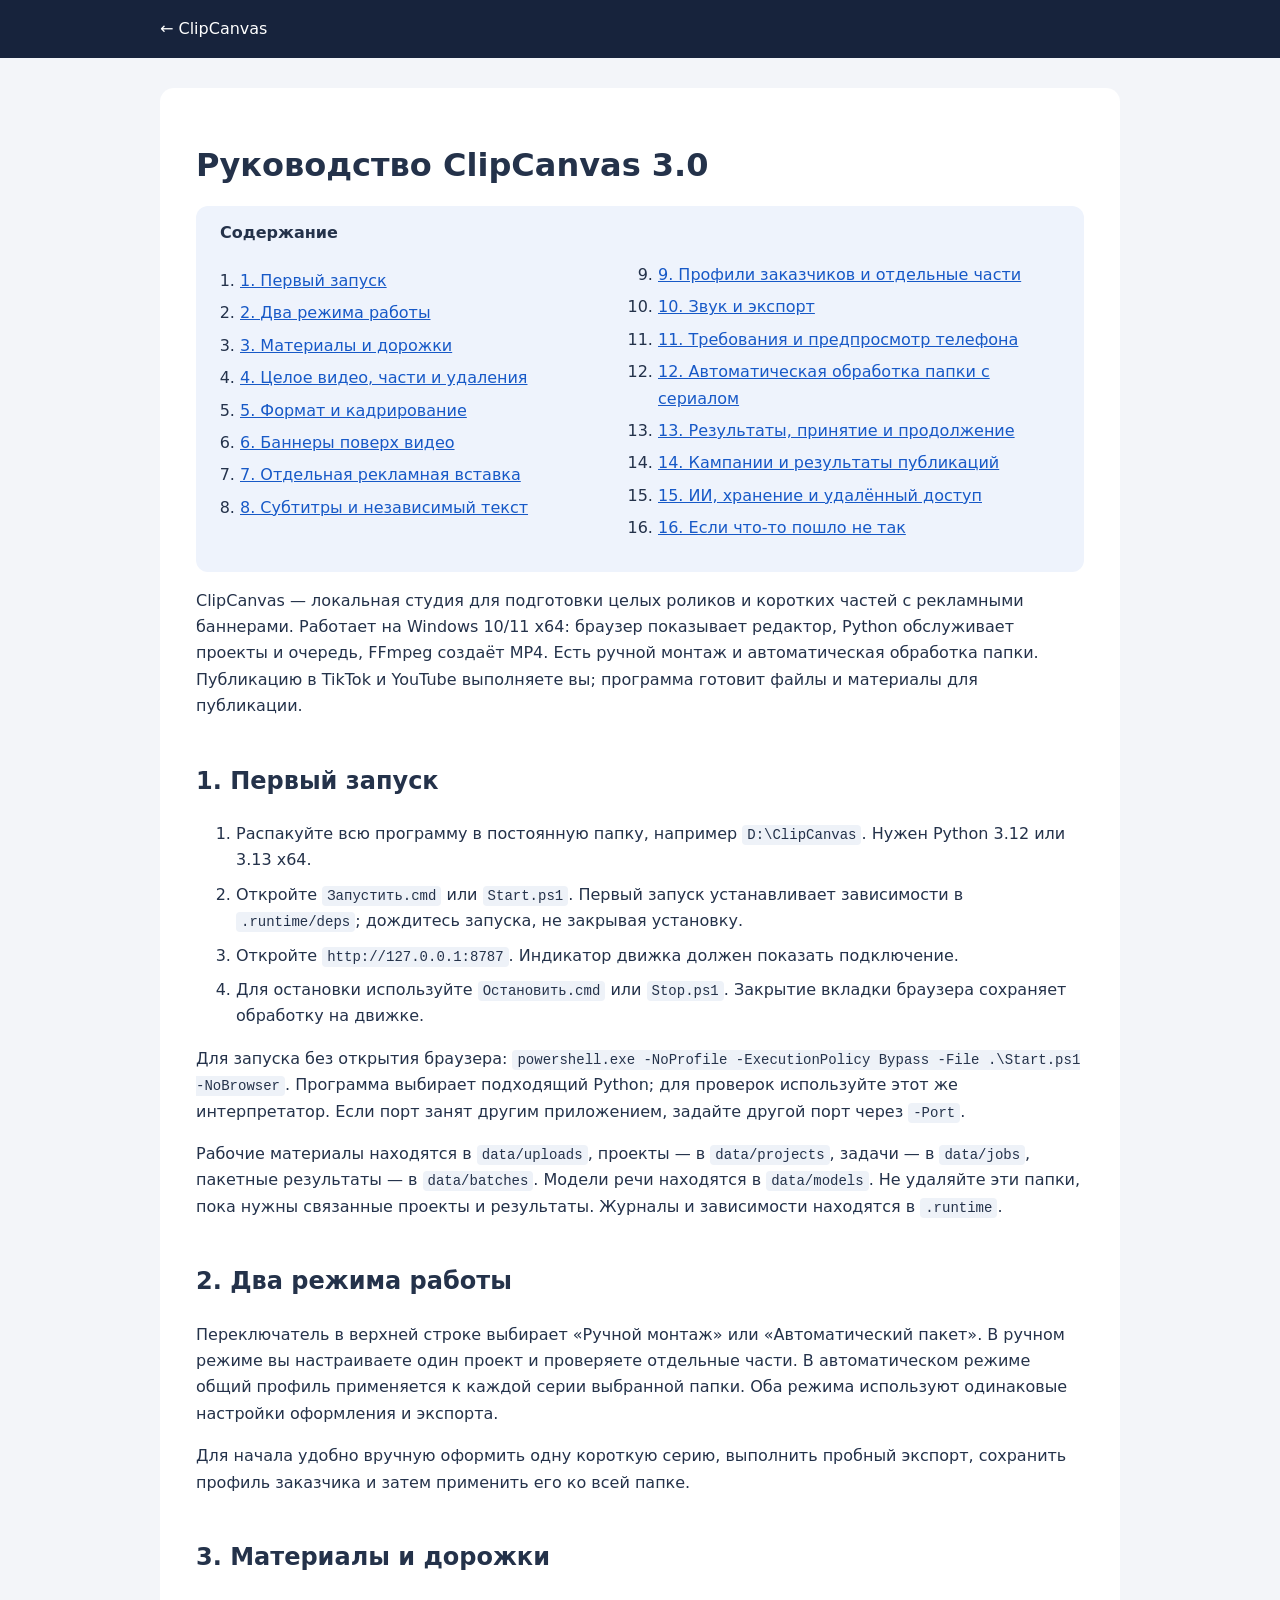
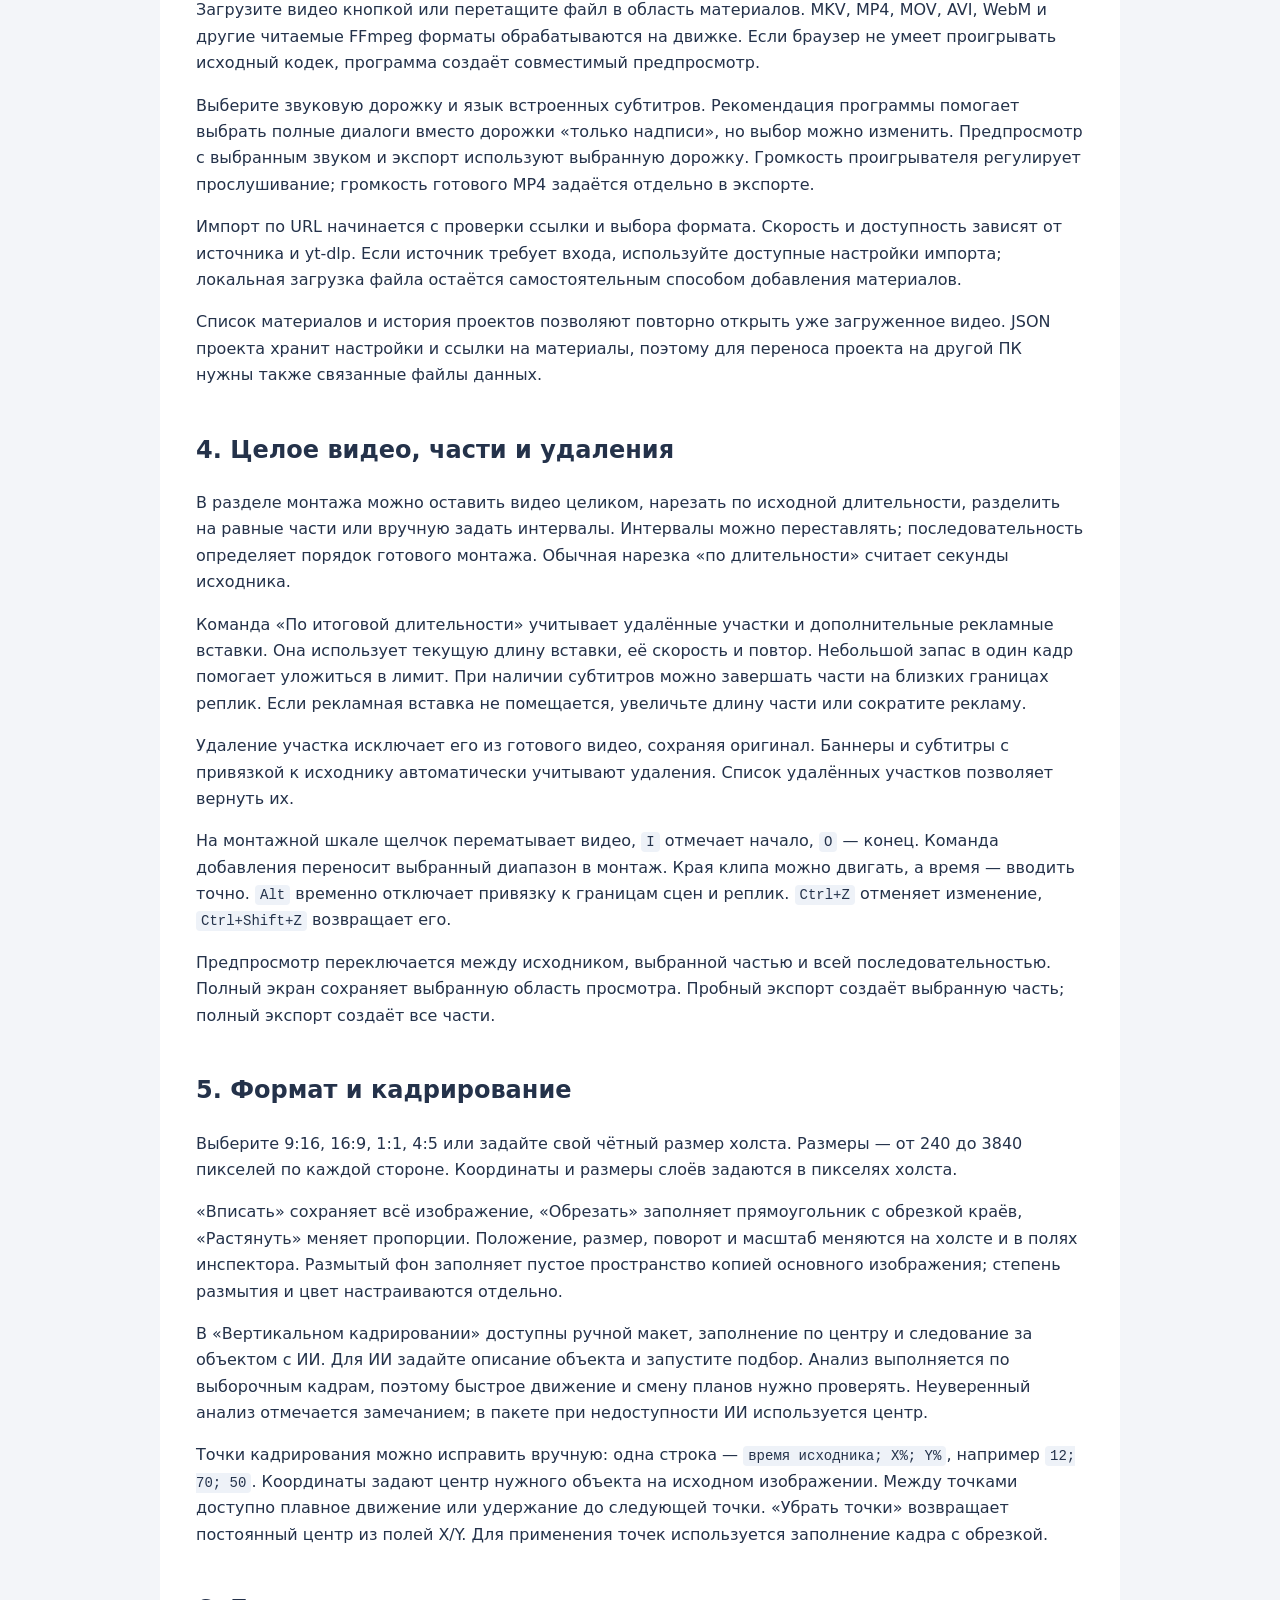
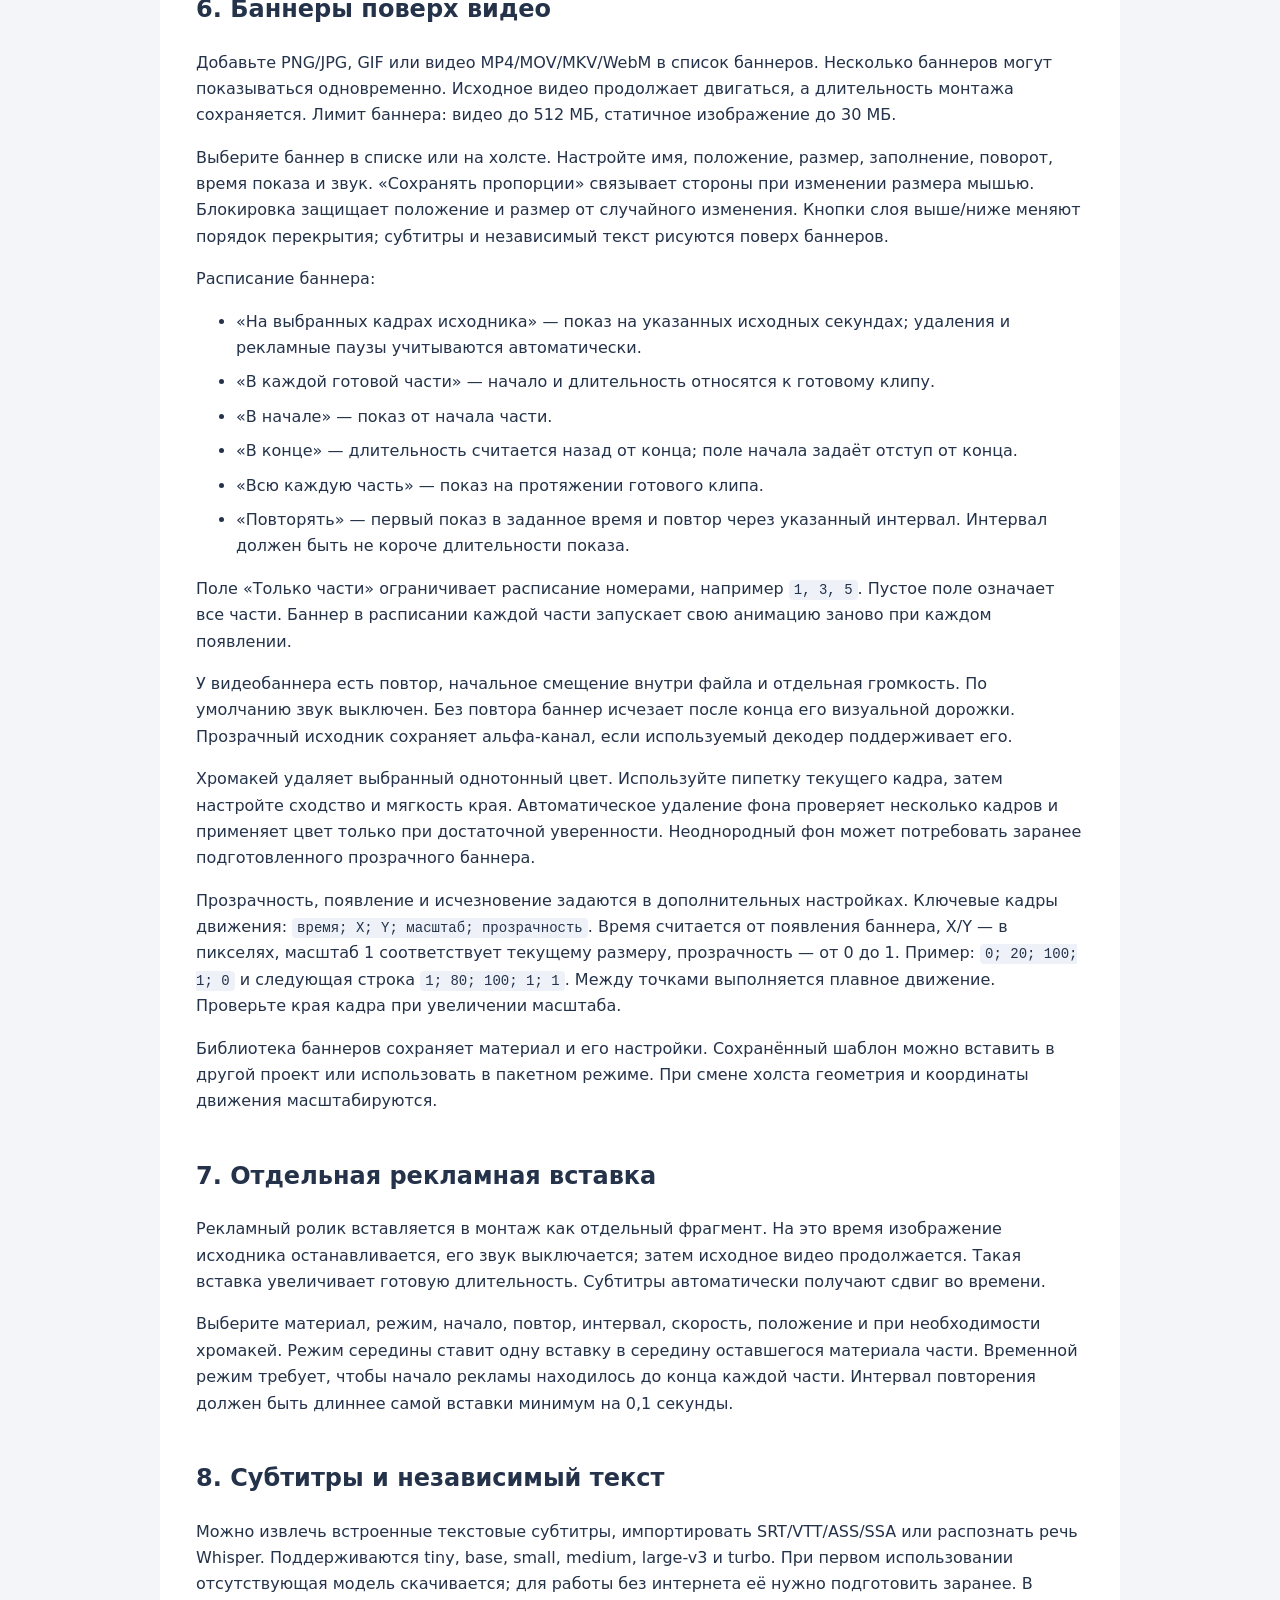
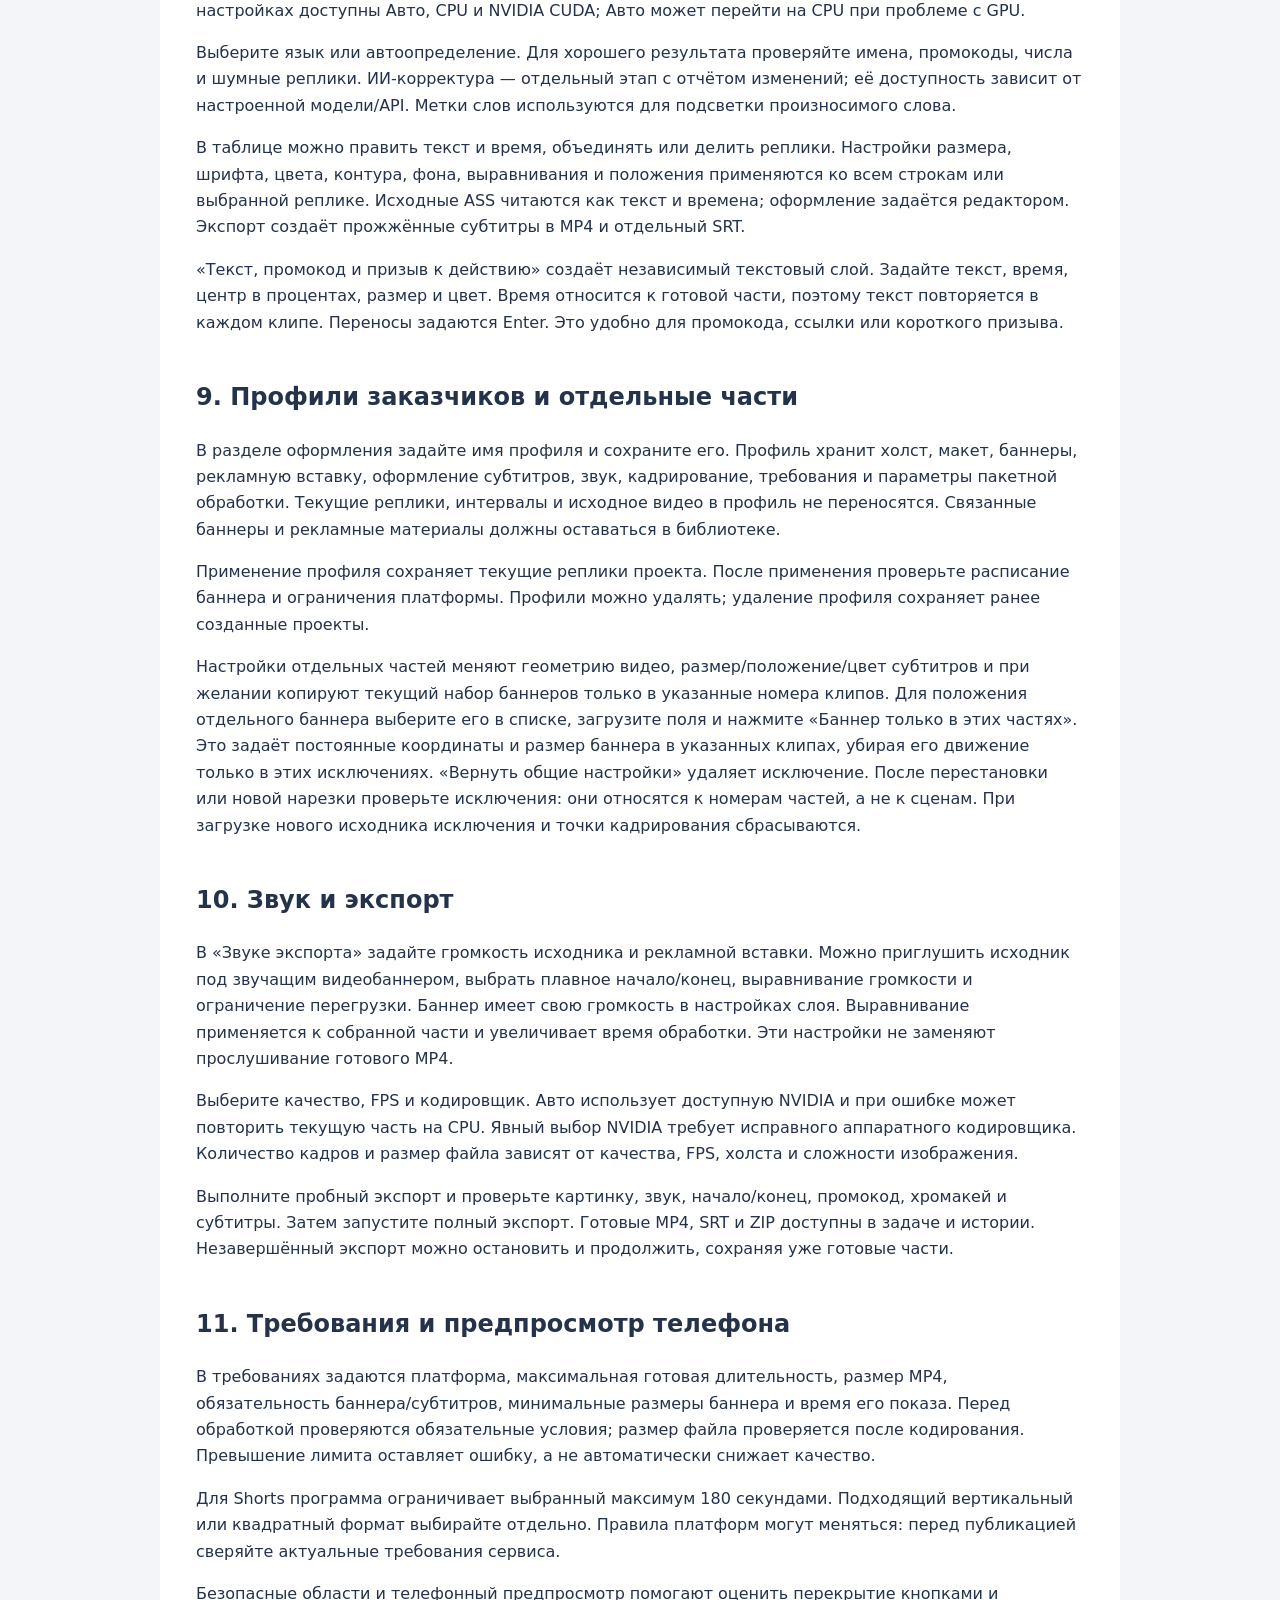
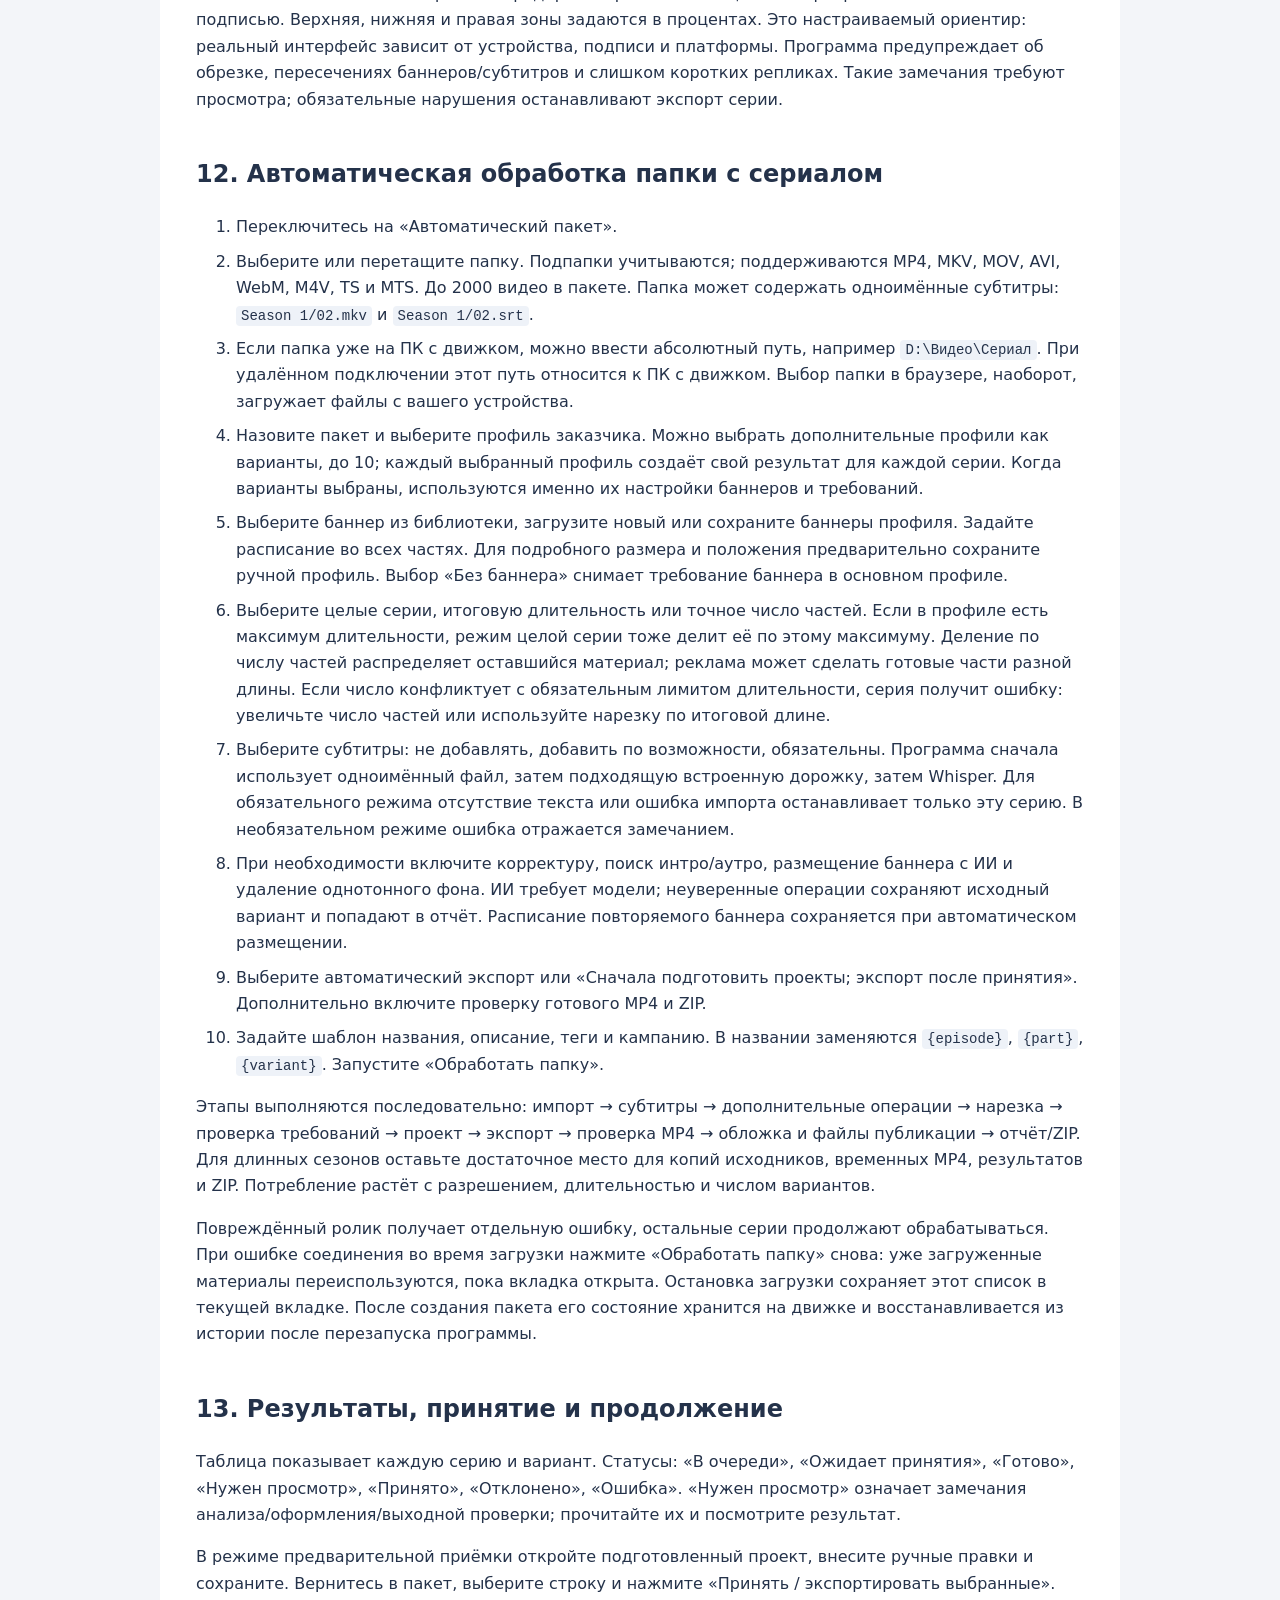
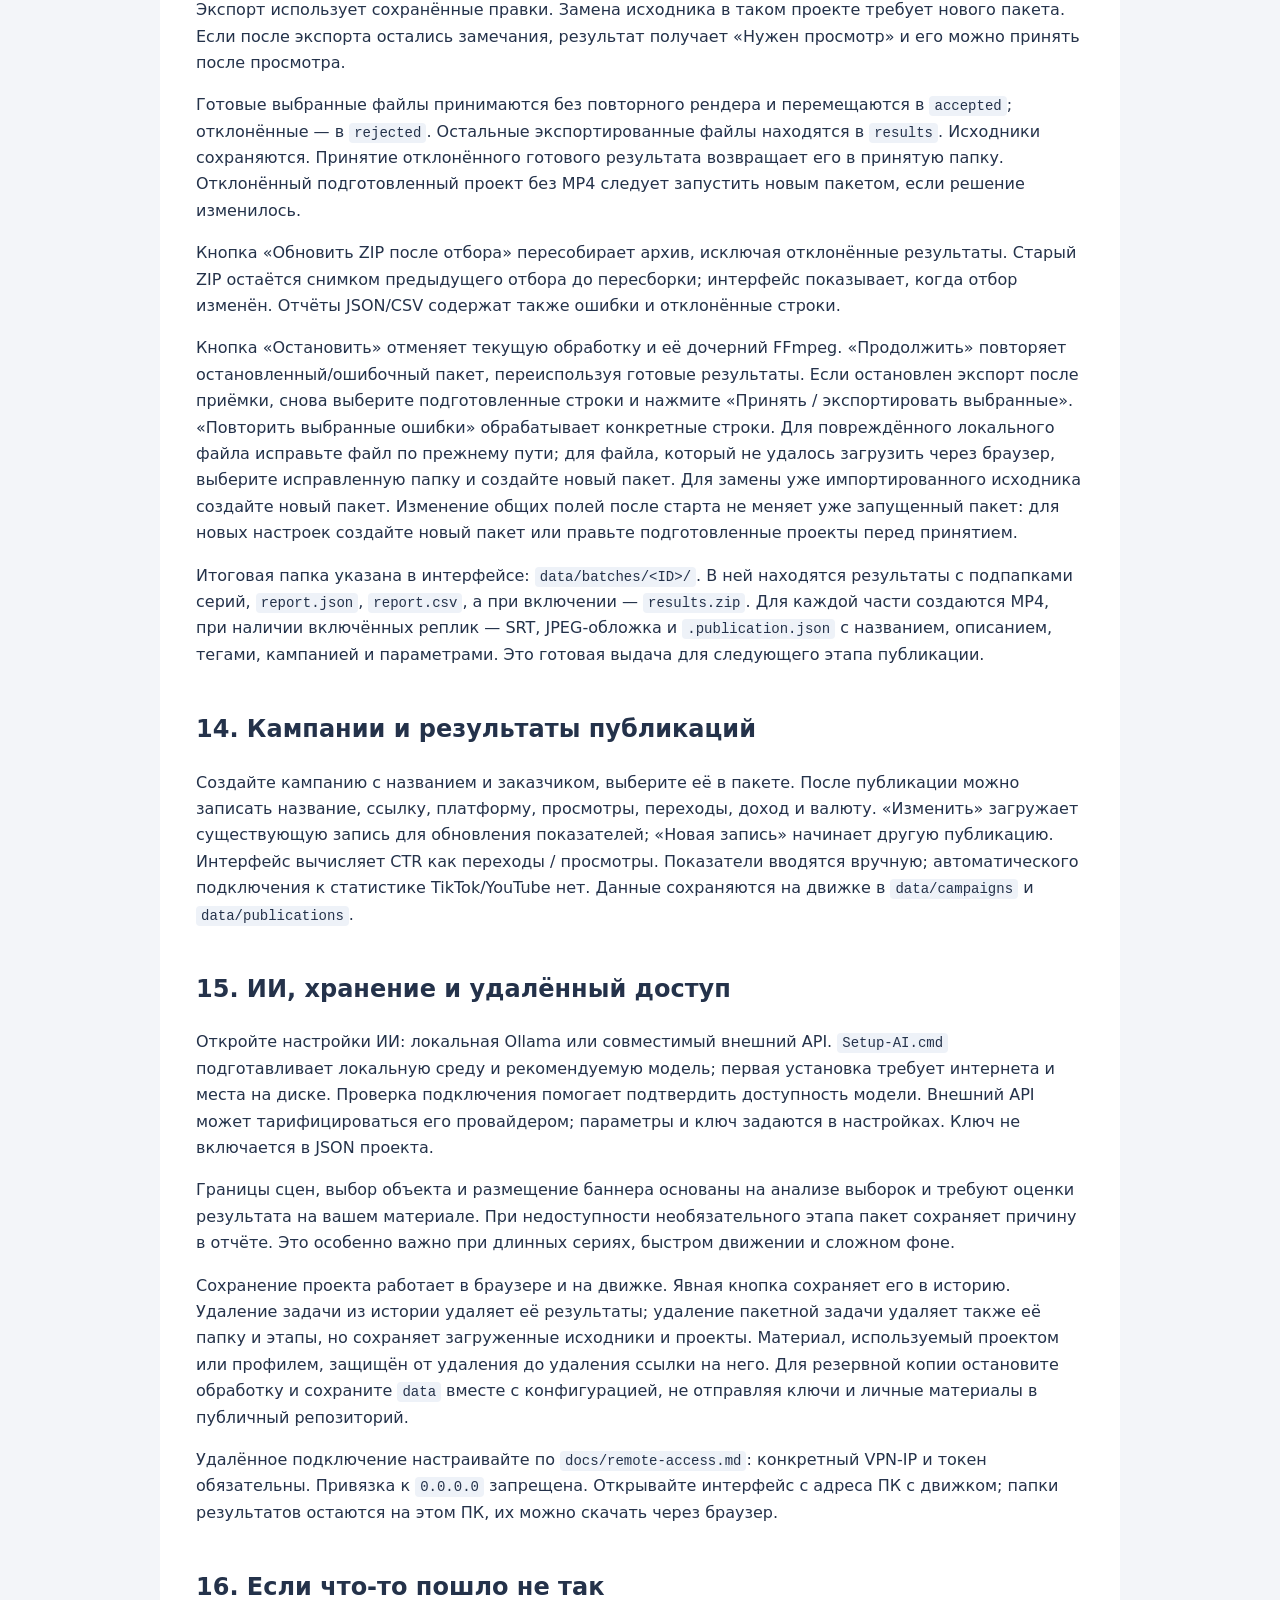
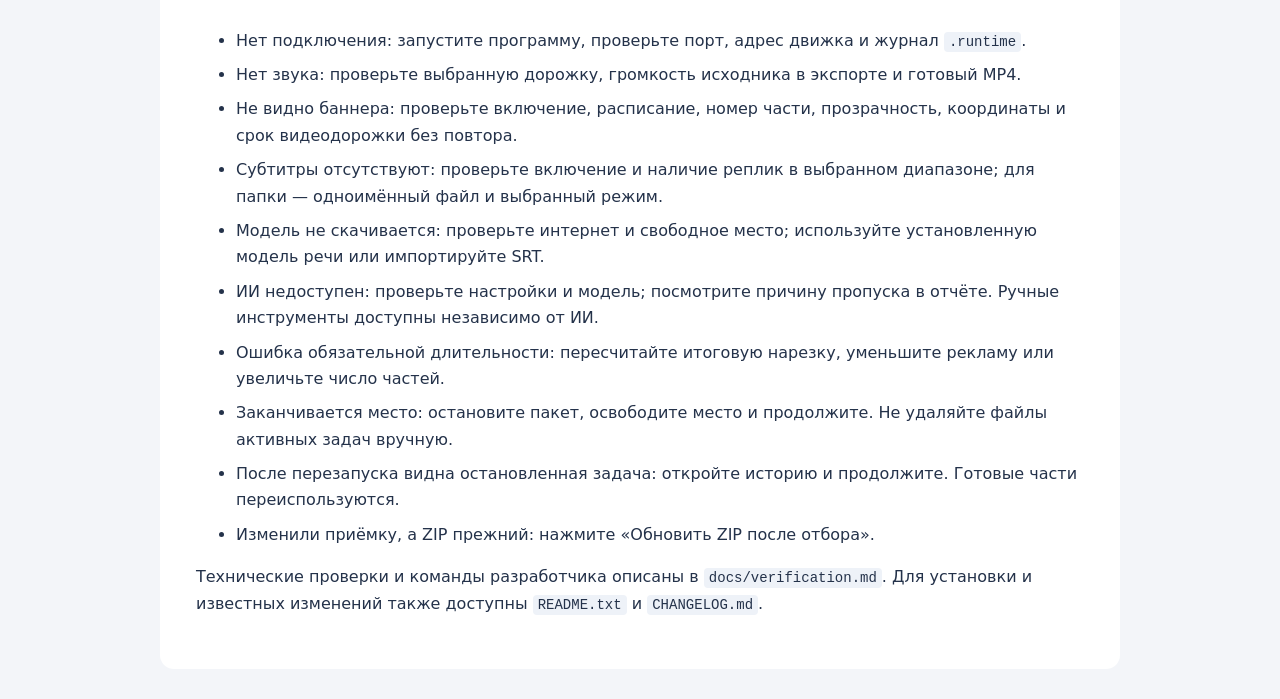
==== web/manual.html @ 9b91d2e8 "Add folder pipelines and advanced editing controls" ====
<!doctype html>
<html lang="ru"><head><meta charset="utf-8"><meta name="viewport" content="width=device-width,initial-scale=1"><title>Руководство ClipCanvas 3.0</title><link rel="icon" href="favicon.svg"><style>
:root{color-scheme:light;font:16px/1.65 system-ui,sans-serif;color:#24324a;background:#f3f5f9}body{margin:0}header{padding:16px max(20px,calc((100% - 960px)/2));background:#17233c;color:white}header a{color:white;text-decoration:none}main{max-width:960px;margin:30px auto;background:white;padding:36px;box-sizing:border-box;border-radius:14px}h1{font-size:32px;line-height:1.2}h2{margin-top:42px;scroll-margin-top:20px}p,li{overflow-wrap:anywhere}li{margin:8px 0}code{font:14px ui-monospace,monospace;background:#eef2f8;padding:2px 5px;border-radius:4px}a{color:#1759c7}nav{padding:14px 24px;background:#eef3fc;border-radius:12px}nav ol{padding-left:20px;columns:2}nav li{break-inside:avoid;margin:6px 0}@media(max-width:650px){main{margin:0;border-radius:0;padding:24px 18px}h1{font-size:27px}nav ol{columns:1}}@media print{header,nav{display:none}main{max-width:none;margin:0;padding:0}h2{break-after:avoid}}
</style></head><body><header><a href="./">← ClipCanvas</a></header><main><h1>Руководство ClipCanvas 3.0</h1><nav aria-label="Содержание"><strong>Содержание</strong><ol><li><a href="#section-1">1. Первый запуск</a></li><li><a href="#section-2">2. Два режима работы</a></li><li><a href="#section-3">3. Материалы и дорожки</a></li><li><a href="#section-4">4. Целое видео, части и удаления</a></li><li><a href="#section-5">5. Формат и кадрирование</a></li><li><a href="#section-6">6. Баннеры поверх видео</a></li><li><a href="#section-7">7. Отдельная рекламная вставка</a></li><li><a href="#section-8">8. Субтитры и независимый текст</a></li><li><a href="#section-9">9. Профили заказчиков и отдельные части</a></li><li><a href="#section-10">10. Звук и экспорт</a></li><li><a href="#section-11">11. Требования и предпросмотр телефона</a></li><li><a href="#section-12">12. Автоматическая обработка папки с сериалом</a></li><li><a href="#section-13">13. Результаты, принятие и продолжение</a></li><li><a href="#section-14">14. Кампании и результаты публикаций</a></li><li><a href="#section-15">15. ИИ, хранение и удалённый доступ</a></li><li><a href="#section-16">16. Если что-то пошло не так</a></li></ol></nav><p>ClipCanvas — локальная студия для подготовки целых роликов и коротких частей с рекламными баннерами. Работает на Windows 10/11 x64: браузер показывает редактор, Python обслуживает проекты и очередь, FFmpeg создаёт MP4. Есть ручной монтаж и автоматическая обработка папки. Публикацию в TikTok и YouTube выполняете вы; программа готовит файлы и материалы для публикации.</p>
<h2 id="section-1">1. Первый запуск</h2>
<ol>
<li>Распакуйте всю программу в постоянную папку, например <code>D:\ClipCanvas</code>. Нужен Python 3.12 или 3.13 x64.</li>
<li>Откройте <code>Запустить.cmd</code> или <code>Start.ps1</code>. Первый запуск устанавливает зависимости в <code>.runtime/deps</code>; дождитесь запуска, не закрывая установку.</li>
<li>Откройте <code>http://127.0.0.1:8787</code>. Индикатор движка должен показать подключение.</li>
<li>Для остановки используйте <code>Остановить.cmd</code> или <code>Stop.ps1</code>. Закрытие вкладки браузера сохраняет обработку на движке.</li>
</ol>
<p>Для запуска без открытия браузера: <code>powershell.exe -NoProfile -ExecutionPolicy Bypass -File .\Start.ps1 -NoBrowser</code>. Программа выбирает подходящий Python; для проверок используйте этот же интерпретатор. Если порт занят другим приложением, задайте другой порт через <code>-Port</code>.</p>
<p>Рабочие материалы находятся в <code>data/uploads</code>, проекты — в <code>data/projects</code>, задачи — в <code>data/jobs</code>, пакетные результаты — в <code>data/batches</code>. Модели речи находятся в <code>data/models</code>. Не удаляйте эти папки, пока нужны связанные проекты и результаты. Журналы и зависимости находятся в <code>.runtime</code>.</p>
<h2 id="section-2">2. Два режима работы</h2>
<p>Переключатель в верхней строке выбирает «Ручной монтаж» или «Автоматический пакет». В ручном режиме вы настраиваете один проект и проверяете отдельные части. В автоматическом режиме общий профиль применяется к каждой серии выбранной папки. Оба режима используют одинаковые настройки оформления и экспорта.</p>
<p>Для начала удобно вручную оформить одну короткую серию, выполнить пробный экспорт, сохранить профиль заказчика и затем применить его ко всей папке.</p>
<h2 id="section-3">3. Материалы и дорожки</h2>
<p>Загрузите видео кнопкой или перетащите файл в область материалов. MKV, MP4, MOV, AVI, WebM и другие читаемые FFmpeg форматы обрабатываются на движке. Если браузер не умеет проигрывать исходный кодек, программа создаёт совместимый предпросмотр.</p>
<p>Выберите звуковую дорожку и язык встроенных субтитров. Рекомендация программы помогает выбрать полные диалоги вместо дорожки «только надписи», но выбор можно изменить. Предпросмотр с выбранным звуком и экспорт используют выбранную дорожку. Громкость проигрывателя регулирует прослушивание; громкость готового MP4 задаётся отдельно в экспорте.</p>
<p>Импорт по URL начинается с проверки ссылки и выбора формата. Скорость и доступность зависят от источника и yt-dlp. Если источник требует входа, используйте доступные настройки импорта; локальная загрузка файла остаётся самостоятельным способом добавления материалов.</p>
<p>Список материалов и история проектов позволяют повторно открыть уже загруженное видео. JSON проекта хранит настройки и ссылки на материалы, поэтому для переноса проекта на другой ПК нужны также связанные файлы данных.</p>
<h2 id="section-4">4. Целое видео, части и удаления</h2>
<p>В разделе монтажа можно оставить видео целиком, нарезать по исходной длительности, разделить на равные части или вручную задать интервалы. Интервалы можно переставлять; последовательность определяет порядок готового монтажа. Обычная нарезка «по длительности» считает секунды исходника.</p>
<p>Команда «По итоговой длительности» учитывает удалённые участки и дополнительные рекламные вставки. Она использует текущую длину вставки, её скорость и повтор. Небольшой запас в один кадр помогает уложиться в лимит. При наличии субтитров можно завершать части на близких границах реплик. Если рекламная вставка не помещается, увеличьте длину части или сократите рекламу.</p>
<p>Удаление участка исключает его из готового видео, сохраняя оригинал. Баннеры и субтитры с привязкой к исходнику автоматически учитывают удаления. Список удалённых участков позволяет вернуть их.</p>
<p>На монтажной шкале щелчок перематывает видео, <code>I</code> отмечает начало, <code>O</code> — конец. Команда добавления переносит выбранный диапазон в монтаж. Края клипа можно двигать, а время — вводить точно. <code>Alt</code> временно отключает привязку к границам сцен и реплик. <code>Ctrl+Z</code> отменяет изменение, <code>Ctrl+Shift+Z</code> возвращает его.</p>
<p>Предпросмотр переключается между исходником, выбранной частью и всей последовательностью. Полный экран сохраняет выбранную область просмотра. Пробный экспорт создаёт выбранную часть; полный экспорт создаёт все части.</p>
<h2 id="section-5">5. Формат и кадрирование</h2>
<p>Выберите 9:16, 16:9, 1:1, 4:5 или задайте свой чётный размер холста. Размеры — от 240 до 3840 пикселей по каждой стороне. Координаты и размеры слоёв задаются в пикселях холста.</p>
<p>«Вписать» сохраняет всё изображение, «Обрезать» заполняет прямоугольник с обрезкой краёв, «Растянуть» меняет пропорции. Положение, размер, поворот и масштаб меняются на холсте и в полях инспектора. Размытый фон заполняет пустое пространство копией основного изображения; степень размытия и цвет настраиваются отдельно.</p>
<p>В «Вертикальном кадрировании» доступны ручной макет, заполнение по центру и следование за объектом с ИИ. Для ИИ задайте описание объекта и запустите подбор. Анализ выполняется по выборочным кадрам, поэтому быстрое движение и смену планов нужно проверять. Неуверенный анализ отмечается замечанием; в пакете при недоступности ИИ используется центр.</p>
<p>Точки кадрирования можно исправить вручную: одна строка — <code>время исходника; X%; Y%</code>, например <code>12; 70; 50</code>. Координаты задают центр нужного объекта на исходном изображении. Между точками доступно плавное движение или удержание до следующей точки. «Убрать точки» возвращает постоянный центр из полей X/Y. Для применения точек используется заполнение кадра с обрезкой.</p>
<h2 id="section-6">6. Баннеры поверх видео</h2>
<p>Добавьте PNG/JPG, GIF или видео MP4/MOV/MKV/WebM в список баннеров. Несколько баннеров могут показываться одновременно. Исходное видео продолжает двигаться, а длительность монтажа сохраняется. Лимит баннера: видео до 512 МБ, статичное изображение до 30 МБ.</p>
<p>Выберите баннер в списке или на холсте. Настройте имя, положение, размер, заполнение, поворот, время показа и звук. «Сохранять пропорции» связывает стороны при изменении размера мышью. Блокировка защищает положение и размер от случайного изменения. Кнопки слоя выше/ниже меняют порядок перекрытия; субтитры и независимый текст рисуются поверх баннеров.</p>
<p>Расписание баннера:</p>
<ul>
<li>«На выбранных кадрах исходника» — показ на указанных исходных секундах; удаления и рекламные паузы учитываются автоматически.</li>
<li>«В каждой готовой части» — начало и длительность относятся к готовому клипу.</li>
<li>«В начале» — показ от начала части.</li>
<li>«В конце» — длительность считается назад от конца; поле начала задаёт отступ от конца.</li>
<li>«Всю каждую часть» — показ на протяжении готового клипа.</li>
<li>«Повторять» — первый показ в заданное время и повтор через указанный интервал. Интервал должен быть не короче длительности показа.</li>
</ul>
<p>Поле «Только части» ограничивает расписание номерами, например <code>1, 3, 5</code>. Пустое поле означает все части. Баннер в расписании каждой части запускает свою анимацию заново при каждом появлении.</p>
<p>У видеобаннера есть повтор, начальное смещение внутри файла и отдельная громкость. По умолчанию звук выключен. Без повтора баннер исчезает после конца его визуальной дорожки. Прозрачный исходник сохраняет альфа-канал, если используемый декодер поддерживает его.</p>
<p>Хромакей удаляет выбранный однотонный цвет. Используйте пипетку текущего кадра, затем настройте сходство и мягкость края. Автоматическое удаление фона проверяет несколько кадров и применяет цвет только при достаточной уверенности. Неоднородный фон может потребовать заранее подготовленного прозрачного баннера.</p>
<p>Прозрачность, появление и исчезновение задаются в дополнительных настройках. Ключевые кадры движения: <code>время; X; Y; масштаб; прозрачность</code>. Время считается от появления баннера, X/Y — в пикселях, масштаб 1 соответствует текущему размеру, прозрачность — от 0 до 1. Пример: <code>0; 20; 100; 1; 0</code> и следующая строка <code>1; 80; 100; 1; 1</code>. Между точками выполняется плавное движение. Проверьте края кадра при увеличении масштаба.</p>
<p>Библиотека баннеров сохраняет материал и его настройки. Сохранённый шаблон можно вставить в другой проект или использовать в пакетном режиме. При смене холста геометрия и координаты движения масштабируются.</p>
<h2 id="section-7">7. Отдельная рекламная вставка</h2>
<p>Рекламный ролик вставляется в монтаж как отдельный фрагмент. На это время изображение исходника останавливается, его звук выключается; затем исходное видео продолжается. Такая вставка увеличивает готовую длительность. Субтитры автоматически получают сдвиг во времени.</p>
<p>Выберите материал, режим, начало, повтор, интервал, скорость, положение и при необходимости хромакей. Режим середины ставит одну вставку в середину оставшегося материала части. Временной режим требует, чтобы начало рекламы находилось до конца каждой части. Интервал повторения должен быть длиннее самой вставки минимум на 0,1 секунды.</p>
<h2 id="section-8">8. Субтитры и независимый текст</h2>
<p>Можно извлечь встроенные текстовые субтитры, импортировать SRT/VTT/ASS/SSA или распознать речь Whisper. Поддерживаются tiny, base, small, medium, large-v3 и turbo. При первом использовании отсутствующая модель скачивается; для работы без интернета её нужно подготовить заранее. В настройках доступны Авто, CPU и NVIDIA CUDA; Авто может перейти на CPU при проблеме с GPU.</p>
<p>Выберите язык или автоопределение. Для хорошего результата проверяйте имена, промокоды, числа и шумные реплики. ИИ-корректура — отдельный этап с отчётом изменений; её доступность зависит от настроенной модели/API. Метки слов используются для подсветки произносимого слова.</p>
<p>В таблице можно править текст и время, объединять или делить реплики. Настройки размера, шрифта, цвета, контура, фона, выравнивания и положения применяются ко всем строкам или выбранной реплике. Исходные ASS читаются как текст и времена; оформление задаётся редактором. Экспорт создаёт прожжённые субтитры в MP4 и отдельный SRT.</p>
<p>«Текст, промокод и призыв к действию» создаёт независимый текстовый слой. Задайте текст, время, центр в процентах, размер и цвет. Время относится к готовой части, поэтому текст повторяется в каждом клипе. Переносы задаются Enter. Это удобно для промокода, ссылки или короткого призыва.</p>
<h2 id="section-9">9. Профили заказчиков и отдельные части</h2>
<p>В разделе оформления задайте имя профиля и сохраните его. Профиль хранит холст, макет, баннеры, рекламную вставку, оформление субтитров, звук, кадрирование, требования и параметры пакетной обработки. Текущие реплики, интервалы и исходное видео в профиль не переносятся. Связанные баннеры и рекламные материалы должны оставаться в библиотеке.</p>
<p>Применение профиля сохраняет текущие реплики проекта. После применения проверьте расписание баннера и ограничения платформы. Профили можно удалять; удаление профиля сохраняет ранее созданные проекты.</p>
<p>Настройки отдельных частей меняют геометрию видео, размер/положение/цвет субтитров и при желании копируют текущий набор баннеров только в указанные номера клипов. Для положения отдельного баннера выберите его в списке, загрузите поля и нажмите «Баннер только в этих частях». Это задаёт постоянные координаты и размер баннера в указанных клипах, убирая его движение только в этих исключениях. «Вернуть общие настройки» удаляет исключение. После перестановки или новой нарезки проверьте исключения: они относятся к номерам частей, а не к сценам. При загрузке нового исходника исключения и точки кадрирования сбрасываются.</p>
<h2 id="section-10">10. Звук и экспорт</h2>
<p>В «Звуке экспорта» задайте громкость исходника и рекламной вставки. Можно приглушить исходник под звучащим видеобаннером, выбрать плавное начало/конец, выравнивание громкости и ограничение перегрузки. Баннер имеет свою громкость в настройках слоя. Выравнивание применяется к собранной части и увеличивает время обработки. Эти настройки не заменяют прослушивание готового MP4.</p>
<p>Выберите качество, FPS и кодировщик. Авто использует доступную NVIDIA и при ошибке может повторить текущую часть на CPU. Явный выбор NVIDIA требует исправного аппаратного кодировщика. Количество кадров и размер файла зависят от качества, FPS, холста и сложности изображения.</p>
<p>Выполните пробный экспорт и проверьте картинку, звук, начало/конец, промокод, хромакей и субтитры. Затем запустите полный экспорт. Готовые MP4, SRT и ZIP доступны в задаче и истории. Незавершённый экспорт можно остановить и продолжить, сохраняя уже готовые части.</p>
<h2 id="section-11">11. Требования и предпросмотр телефона</h2>
<p>В требованиях задаются платформа, максимальная готовая длительность, размер MP4, обязательность баннера/субтитров, минимальные размеры баннера и время его показа. Перед обработкой проверяются обязательные условия; размер файла проверяется после кодирования. Превышение лимита оставляет ошибку, а не автоматически снижает качество.</p>
<p>Для Shorts программа ограничивает выбранный максимум 180 секундами. Подходящий вертикальный или квадратный формат выбирайте отдельно. Правила платформ могут меняться: перед публикацией сверяйте актуальные требования сервиса.</p>
<p>Безопасные области и телефонный предпросмотр помогают оценить перекрытие кнопками и подписью. Верхняя, нижняя и правая зоны задаются в процентах. Это настраиваемый ориентир: реальный интерфейс зависит от устройства, подписи и платформы. Программа предупреждает об обрезке, пересечениях баннеров/субтитров и слишком коротких репликах. Такие замечания требуют просмотра; обязательные нарушения останавливают экспорт серии.</p>
<h2 id="section-12">12. Автоматическая обработка папки с сериалом</h2>
<ol>
<li>Переключитесь на «Автоматический пакет».</li>
<li>Выберите или перетащите папку. Подпапки учитываются; поддерживаются MP4, MKV, MOV, AVI, WebM, M4V, TS и MTS. До 2000 видео в пакете. Папка может содержать одноимённые субтитры: <code>Season 1/02.mkv</code> и <code>Season 1/02.srt</code>.</li>
<li>Если папка уже на ПК с движком, можно ввести абсолютный путь, например <code>D:\Видео\Сериал</code>. При удалённом подключении этот путь относится к ПК с движком. Выбор папки в браузере, наоборот, загружает файлы с вашего устройства.</li>
<li>Назовите пакет и выберите профиль заказчика. Можно выбрать дополнительные профили как варианты, до 10; каждый выбранный профиль создаёт свой результат для каждой серии. Когда варианты выбраны, используются именно их настройки баннеров и требований.</li>
<li>Выберите баннер из библиотеки, загрузите новый или сохраните баннеры профиля. Задайте расписание во всех частях. Для подробного размера и положения предварительно сохраните ручной профиль. Выбор «Без баннера» снимает требование баннера в основном профиле.</li>
<li>Выберите целые серии, итоговую длительность или точное число частей. Если в профиле есть максимум длительности, режим целой серии тоже делит её по этому максимуму. Деление по числу частей распределяет оставшийся материал; реклама может сделать готовые части разной длины. Если число конфликтует с обязательным лимитом длительности, серия получит ошибку: увеличьте число частей или используйте нарезку по итоговой длине.</li>
<li>Выберите субтитры: не добавлять, добавить по возможности, обязательны. Программа сначала использует одноимённый файл, затем подходящую встроенную дорожку, затем Whisper. Для обязательного режима отсутствие текста или ошибка импорта останавливает только эту серию. В необязательном режиме ошибка отражается замечанием.</li>
<li>При необходимости включите корректуру, поиск интро/аутро, размещение баннера с ИИ и удаление однотонного фона. ИИ требует модели; неуверенные операции сохраняют исходный вариант и попадают в отчёт. Расписание повторяемого баннера сохраняется при автоматическом размещении.</li>
<li>Выберите автоматический экспорт или «Сначала подготовить проекты; экспорт после принятия». Дополнительно включите проверку готового MP4 и ZIP.</li>
<li>Задайте шаблон названия, описание, теги и кампанию. В названии заменяются <code>{episode}</code>, <code>{part}</code>, <code>{variant}</code>. Запустите «Обработать папку».</li>
</ol>
<p>Этапы выполняются последовательно: импорт → субтитры → дополнительные операции → нарезка → проверка требований → проект → экспорт → проверка MP4 → обложка и файлы публикации → отчёт/ZIP. Для длинных сезонов оставьте достаточное место для копий исходников, временных MP4, результатов и ZIP. Потребление растёт с разрешением, длительностью и числом вариантов.</p>
<p>Повреждённый ролик получает отдельную ошибку, остальные серии продолжают обрабатываться. При ошибке соединения во время загрузки нажмите «Обработать папку» снова: уже загруженные материалы переиспользуются, пока вкладка открыта. Остановка загрузки сохраняет этот список в текущей вкладке. После создания пакета его состояние хранится на движке и восстанавливается из истории после перезапуска программы.</p>
<h2 id="section-13">13. Результаты, принятие и продолжение</h2>
<p>Таблица показывает каждую серию и вариант. Статусы: «В очереди», «Ожидает принятия», «Готово», «Нужен просмотр», «Принято», «Отклонено», «Ошибка». «Нужен просмотр» означает замечания анализа/оформления/выходной проверки; прочитайте их и посмотрите результат.</p>
<p>В режиме предварительной приёмки откройте подготовленный проект, внесите ручные правки и сохраните. Вернитесь в пакет, выберите строку и нажмите «Принять / экспортировать выбранные». Экспорт использует сохранённые правки. Замена исходника в таком проекте требует нового пакета. Если после экспорта остались замечания, результат получает «Нужен просмотр» и его можно принять после просмотра.</p>
<p>Готовые выбранные файлы принимаются без повторного рендера и перемещаются в <code>accepted</code>; отклонённые — в <code>rejected</code>. Остальные экспортированные файлы находятся в <code>results</code>. Исходники сохраняются. Принятие отклонённого готового результата возвращает его в принятую папку. Отклонённый подготовленный проект без MP4 следует запустить новым пакетом, если решение изменилось.</p>
<p>Кнопка «Обновить ZIP после отбора» пересобирает архив, исключая отклонённые результаты. Старый ZIP остаётся снимком предыдущего отбора до пересборки; интерфейс показывает, когда отбор изменён. Отчёты JSON/CSV содержат также ошибки и отклонённые строки.</p>
<p>Кнопка «Остановить» отменяет текущую обработку и её дочерний FFmpeg. «Продолжить» повторяет остановленный/ошибочный пакет, переиспользуя готовые результаты. Если остановлен экспорт после приёмки, снова выберите подготовленные строки и нажмите «Принять / экспортировать выбранные». «Повторить выбранные ошибки» обрабатывает конкретные строки. Для повреждённого локального файла исправьте файл по прежнему пути; для файла, который не удалось загрузить через браузер, выберите исправленную папку и создайте новый пакет. Для замены уже импортированного исходника создайте новый пакет. Изменение общих полей после старта не меняет уже запущенный пакет: для новых настроек создайте новый пакет или правьте подготовленные проекты перед принятием.</p>
<p>Итоговая папка указана в интерфейсе: <code>data/batches/&lt;ID&gt;/</code>. В ней находятся результаты с подпапками серий, <code>report.json</code>, <code>report.csv</code>, а при включении — <code>results.zip</code>. Для каждой части создаются MP4, при наличии включённых реплик — SRT, JPEG-обложка и <code>.publication.json</code> с названием, описанием, тегами, кампанией и параметрами. Это готовая выдача для следующего этапа публикации.</p>
<h2 id="section-14">14. Кампании и результаты публикаций</h2>
<p>Создайте кампанию с названием и заказчиком, выберите её в пакете. После публикации можно записать название, ссылку, платформу, просмотры, переходы, доход и валюту. «Изменить» загружает существующую запись для обновления показателей; «Новая запись» начинает другую публикацию. Интерфейс вычисляет CTR как переходы / просмотры. Показатели вводятся вручную; автоматического подключения к статистике TikTok/YouTube нет. Данные сохраняются на движке в <code>data/campaigns</code> и <code>data/publications</code>.</p>
<h2 id="section-15">15. ИИ, хранение и удалённый доступ</h2>
<p>Откройте настройки ИИ: локальная Ollama или совместимый внешний API. <code>Setup-AI.cmd</code> подготавливает локальную среду и рекомендуемую модель; первая установка требует интернета и места на диске. Проверка подключения помогает подтвердить доступность модели. Внешний API может тарифицироваться его провайдером; параметры и ключ задаются в настройках. Ключ не включается в JSON проекта.</p>
<p>Границы сцен, выбор объекта и размещение баннера основаны на анализе выборок и требуют оценки результата на вашем материале. При недоступности необязательного этапа пакет сохраняет причину в отчёте. Это особенно важно при длинных сериях, быстром движении и сложном фоне.</p>
<p>Сохранение проекта работает в браузере и на движке. Явная кнопка сохраняет его в историю. Удаление задачи из истории удаляет её результаты; удаление пакетной задачи удаляет также её папку и этапы, но сохраняет загруженные исходники и проекты. Материал, используемый проектом или профилем, защищён от удаления до удаления ссылки на него. Для резервной копии остановите обработку и сохраните <code>data</code> вместе с конфигурацией, не отправляя ключи и личные материалы в публичный репозиторий.</p>
<p>Удалённое подключение настраивайте по <code>docs/remote-access.md</code>: конкретный VPN-IP и токен обязательны. Привязка к <code>0.0.0.0</code> запрещена. Открывайте интерфейс с адреса ПК с движком; папки результатов остаются на этом ПК, их можно скачать через браузер.</p>
<h2 id="section-16">16. Если что-то пошло не так</h2>
<ul>
<li>Нет подключения: запустите программу, проверьте порт, адрес движка и журнал <code>.runtime</code>.</li>
<li>Нет звука: проверьте выбранную дорожку, громкость исходника в экспорте и готовый MP4.</li>
<li>Не видно баннера: проверьте включение, расписание, номер части, прозрачность, координаты и срок видеодорожки без повтора.</li>
<li>Субтитры отсутствуют: проверьте включение и наличие реплик в выбранном диапазоне; для папки — одноимённый файл и выбранный режим.</li>
<li>Модель не скачивается: проверьте интернет и свободное место; используйте установленную модель речи или импортируйте SRT.</li>
<li>ИИ недоступен: проверьте настройки и модель; посмотрите причину пропуска в отчёте. Ручные инструменты доступны независимо от ИИ.</li>
<li>Ошибка обязательной длительности: пересчитайте итоговую нарезку, уменьшите рекламу или увеличьте число частей.</li>
<li>Заканчивается место: остановите пакет, освободите место и продолжите. Не удаляйте файлы активных задач вручную.</li>
<li>После перезапуска видна остановленная задача: откройте историю и продолжите. Готовые части переиспользуются.</li>
<li>Изменили приёмку, а ZIP прежний: нажмите «Обновить ZIP после отбора».</li>
</ul>
<p>Технические проверки и команды разработчика описаны в <code>docs/verification.md</code>. Для установки и известных изменений также доступны <code>README.txt</code> и <code>CHANGELOG.md</code>.</p></main></body></html>
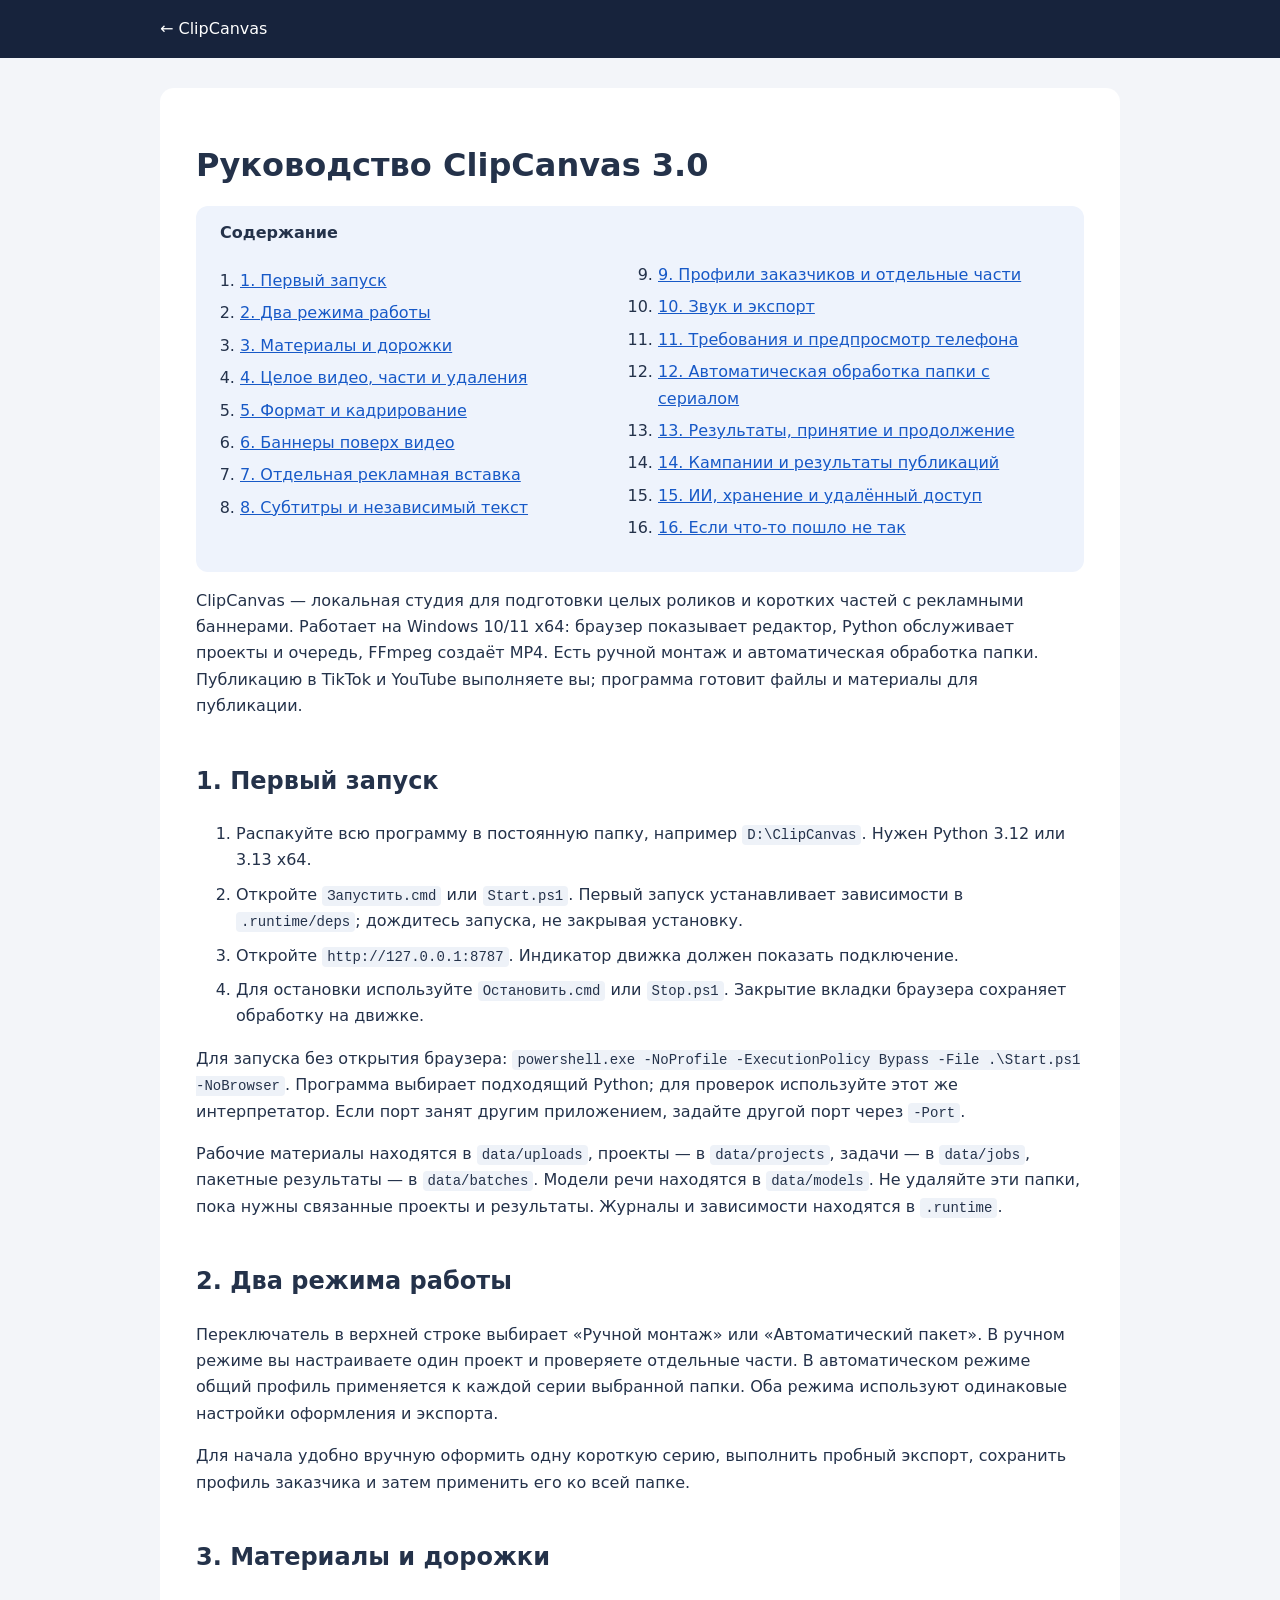
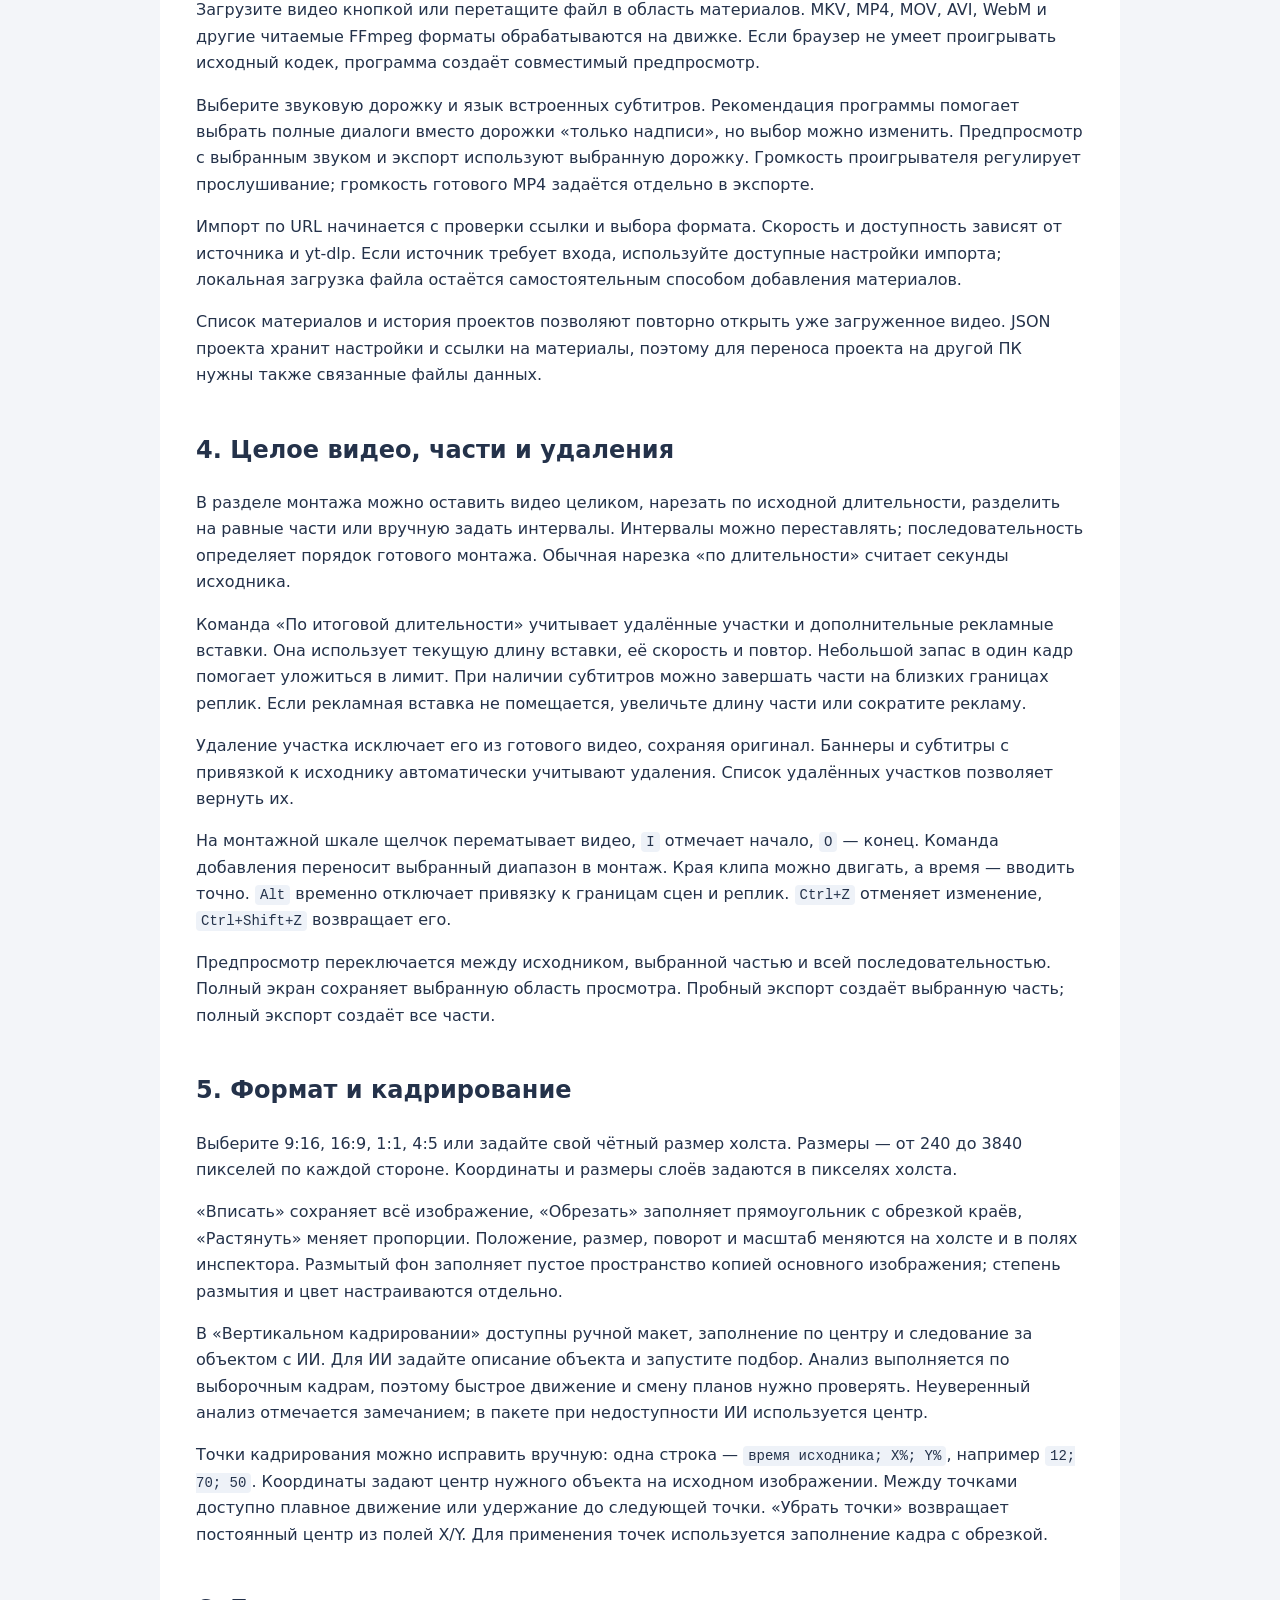
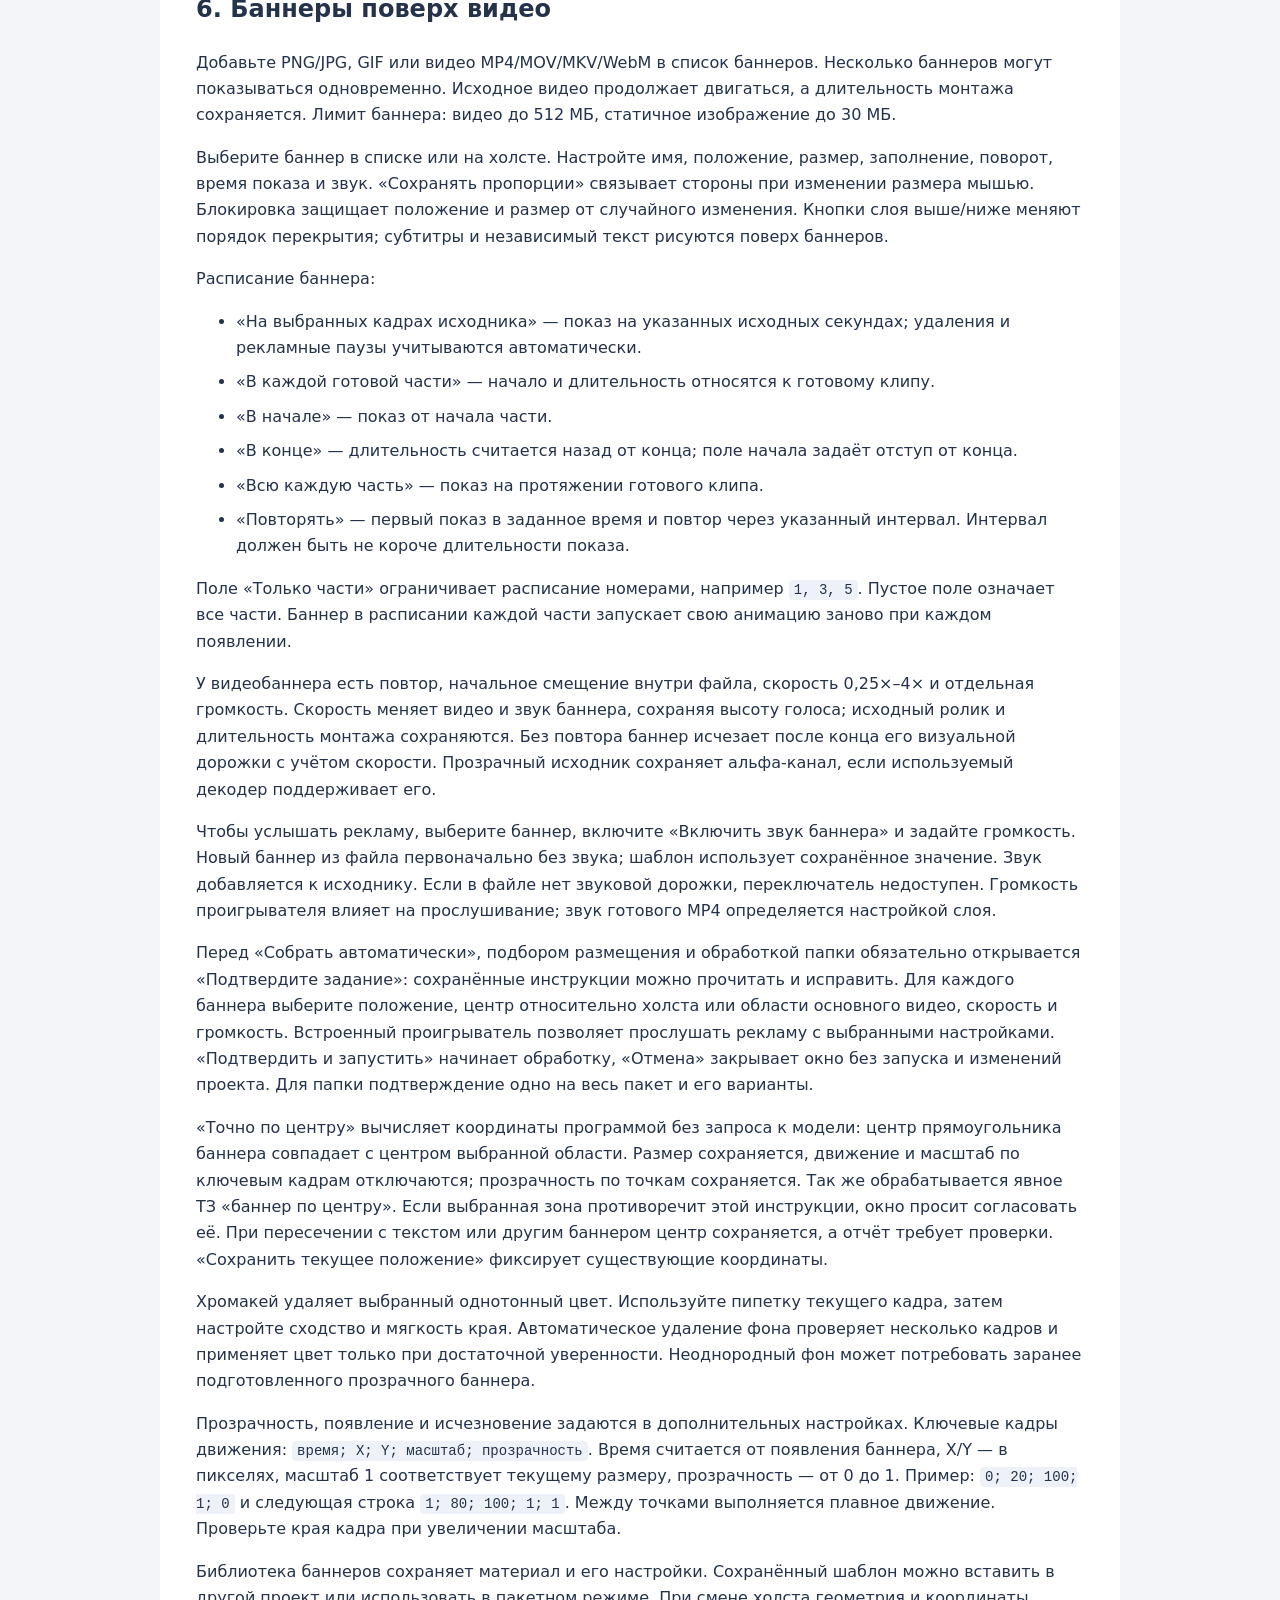
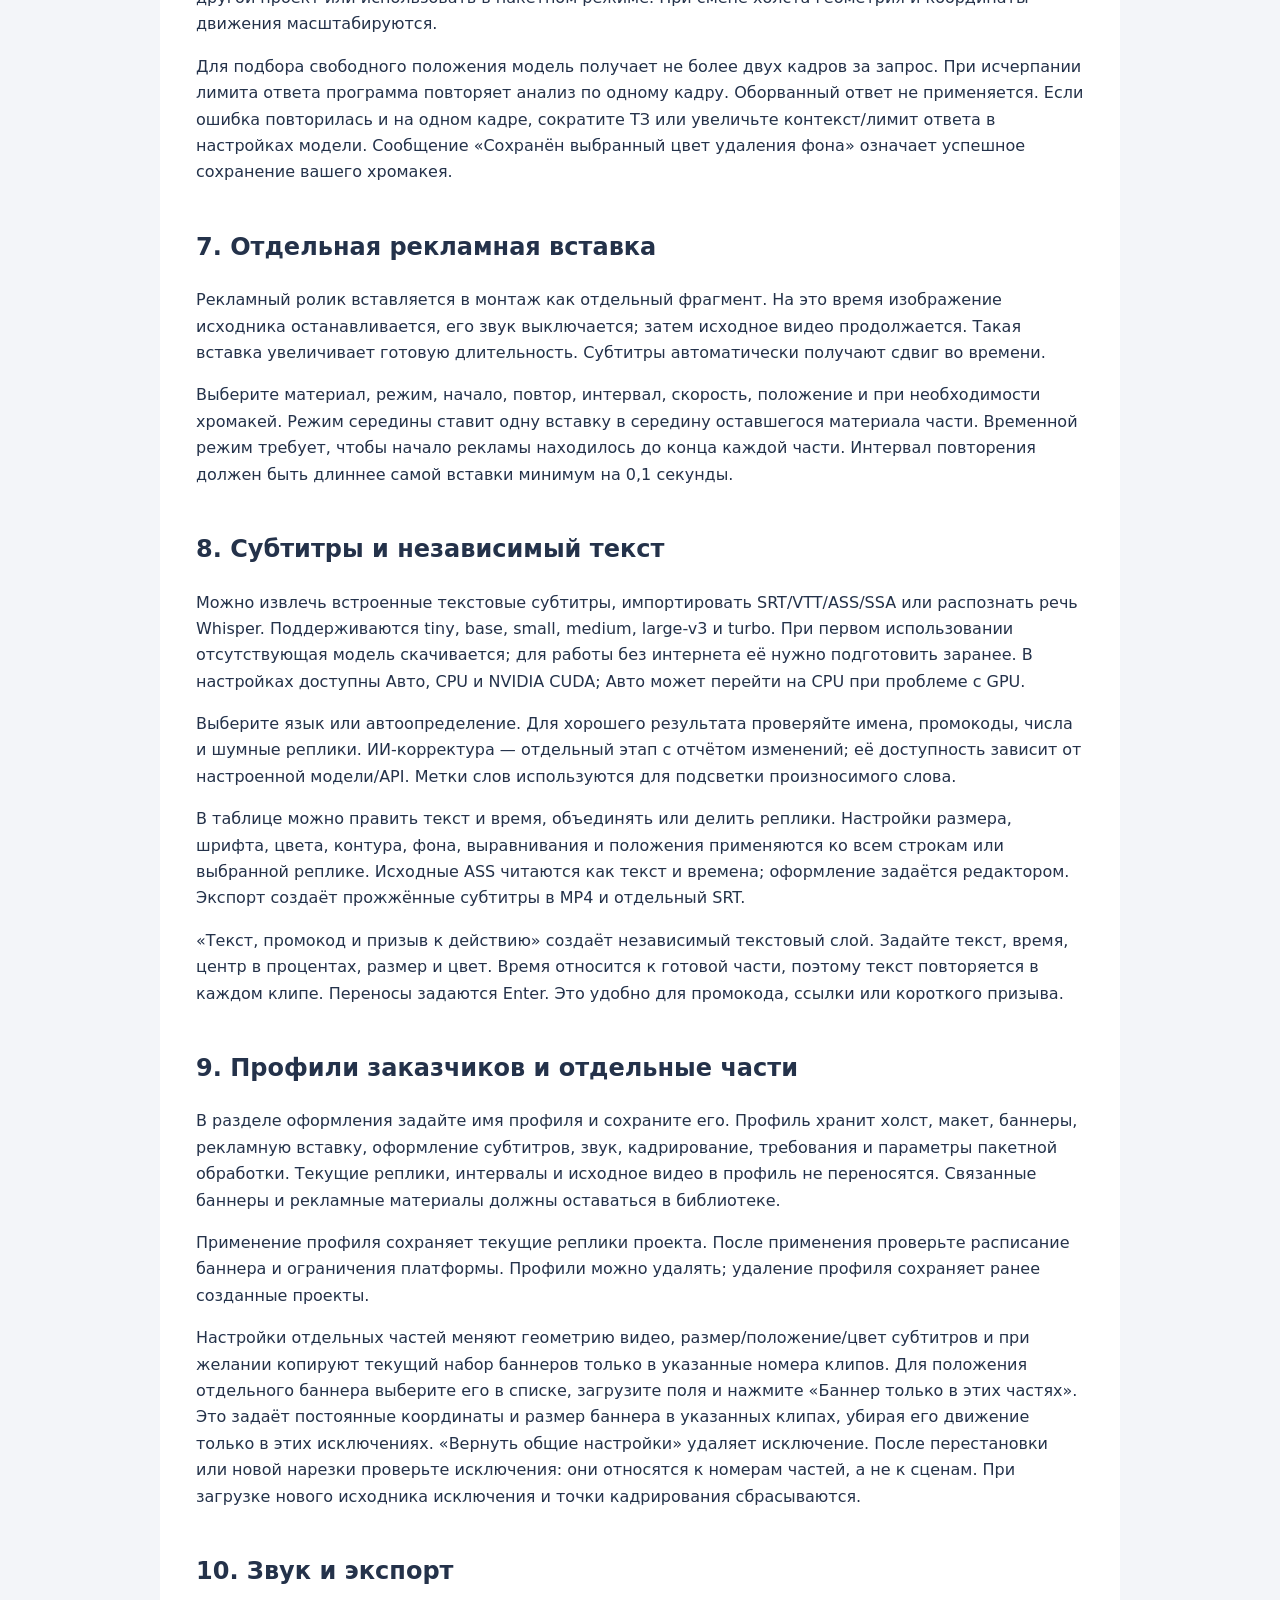
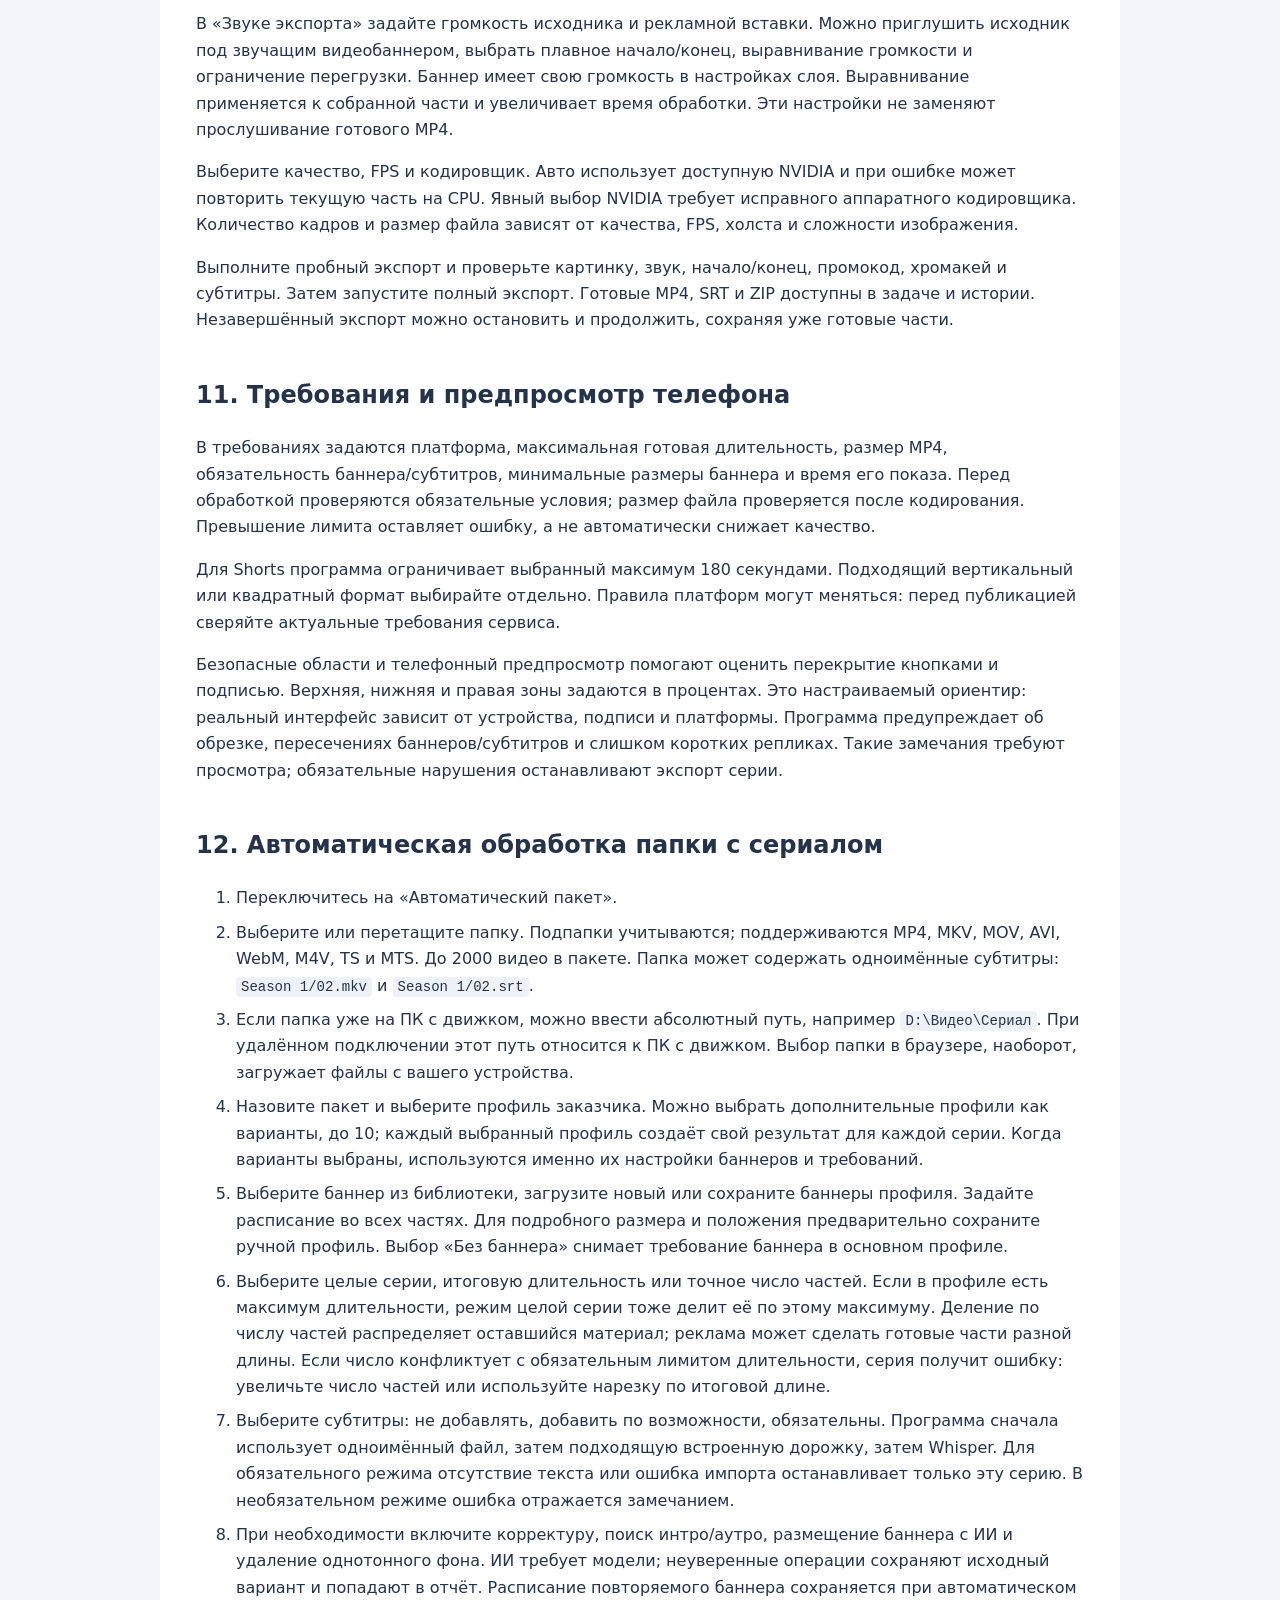
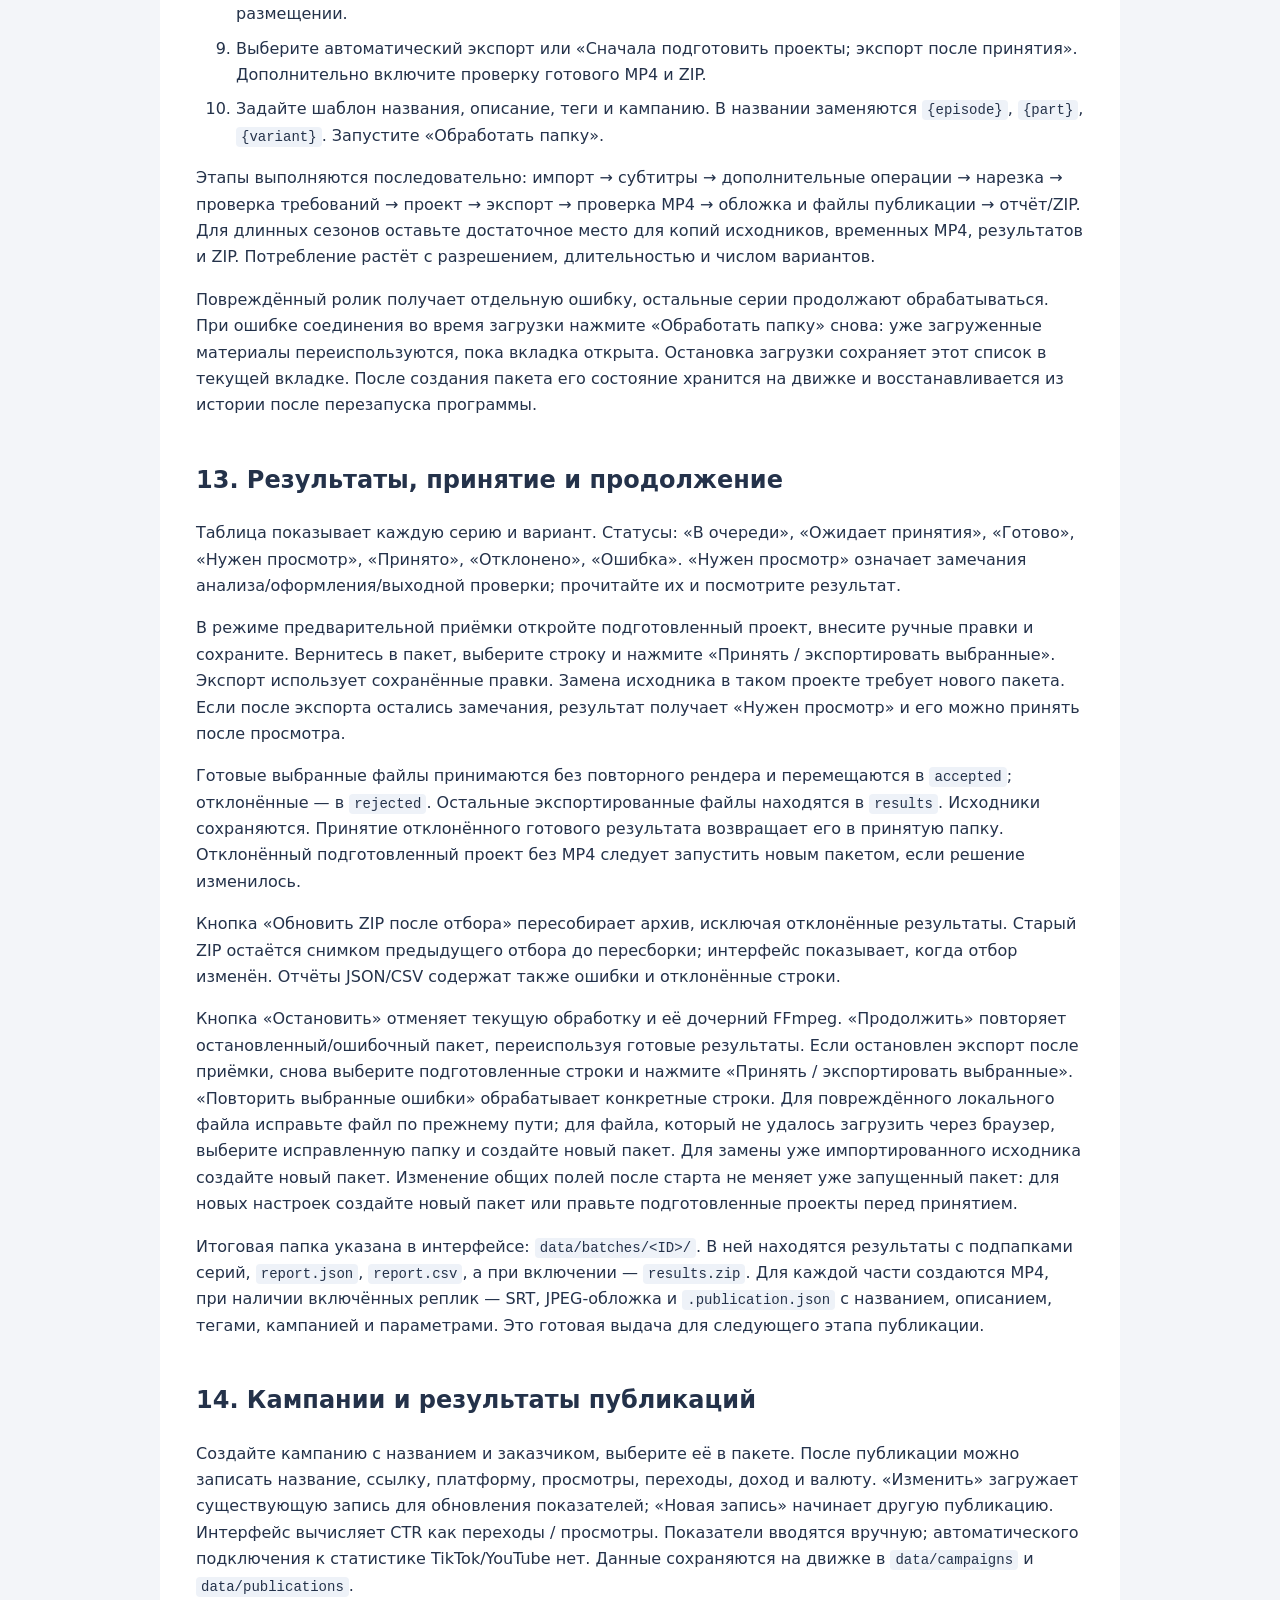
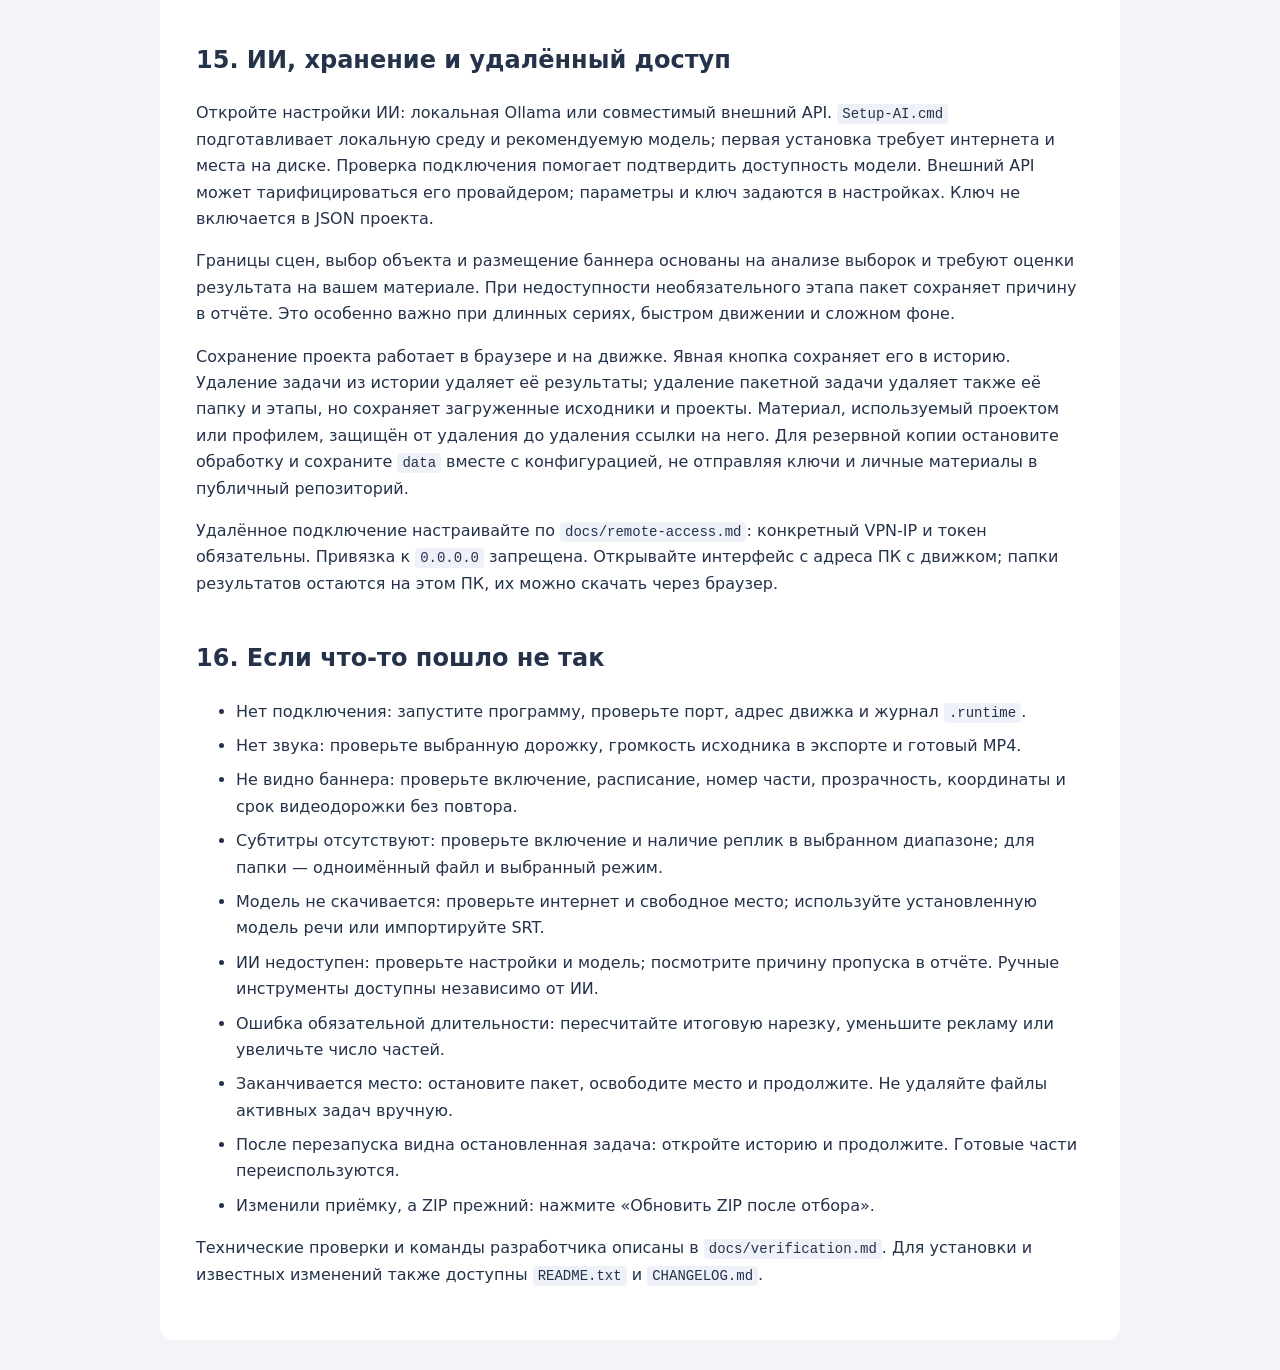
==== commit 43cb1a56: "Confirm automatic briefs and fix banner center, audio and speed" ====
--- a/web/manual.html
+++ b/web/manual.html
@@ -43,10 +43,14 @@
 <li>«Повторять» — первый показ в заданное время и повтор через указанный интервал. Интервал должен быть не короче длительности показа.</li>
 </ul>
 <p>Поле «Только части» ограничивает расписание номерами, например <code>1, 3, 5</code>. Пустое поле означает все части. Баннер в расписании каждой части запускает свою анимацию заново при каждом появлении.</p>
-<p>У видеобаннера есть повтор, начальное смещение внутри файла и отдельная громкость. По умолчанию звук выключен. Без повтора баннер исчезает после конца его визуальной дорожки. Прозрачный исходник сохраняет альфа-канал, если используемый декодер поддерживает его.</p>
+<p>У видеобаннера есть повтор, начальное смещение внутри файла, скорость 0,25×–4× и отдельная громкость. Скорость меняет видео и звук баннера, сохраняя высоту голоса; исходный ролик и длительность монтажа сохраняются. Без повтора баннер исчезает после конца его визуальной дорожки с учётом скорости. Прозрачный исходник сохраняет альфа-канал, если используемый декодер поддерживает его.</p>
+<p>Чтобы услышать рекламу, выберите баннер, включите «Включить звук баннера» и задайте громкость. Новый баннер из файла первоначально без звука; шаблон использует сохранённое значение. Звук добавляется к исходнику. Если в файле нет звуковой дорожки, переключатель недоступен. Громкость проигрывателя влияет на прослушивание; звук готового MP4 определяется настройкой слоя.</p>
+<p>Перед «Собрать автоматически», подбором размещения и обработкой папки обязательно открывается «Подтвердите задание»: сохранённые инструкции можно прочитать и исправить. Для каждого баннера выберите положение, центр относительно холста или области основного видео, скорость и громкость. Встроенный проигрыватель позволяет прослушать рекламу с выбранными настройками. «Подтвердить и запустить» начинает обработку, «Отмена» закрывает окно без запуска и изменений проекта. Для папки подтверждение одно на весь пакет и его варианты.</p>
+<p>«Точно по центру» вычисляет координаты программой без запроса к модели: центр прямоугольника баннера совпадает с центром выбранной области. Размер сохраняется, движение и масштаб по ключевым кадрам отключаются; прозрачность по точкам сохраняется. Так же обрабатывается явное ТЗ «баннер по центру». Если выбранная зона противоречит этой инструкции, окно просит согласовать её. При пересечении с текстом или другим баннером центр сохраняется, а отчёт требует проверки. «Сохранить текущее положение» фиксирует существующие координаты.</p>
 <p>Хромакей удаляет выбранный однотонный цвет. Используйте пипетку текущего кадра, затем настройте сходство и мягкость края. Автоматическое удаление фона проверяет несколько кадров и применяет цвет только при достаточной уверенности. Неоднородный фон может потребовать заранее подготовленного прозрачного баннера.</p>
 <p>Прозрачность, появление и исчезновение задаются в дополнительных настройках. Ключевые кадры движения: <code>время; X; Y; масштаб; прозрачность</code>. Время считается от появления баннера, X/Y — в пикселях, масштаб 1 соответствует текущему размеру, прозрачность — от 0 до 1. Пример: <code>0; 20; 100; 1; 0</code> и следующая строка <code>1; 80; 100; 1; 1</code>. Между точками выполняется плавное движение. Проверьте края кадра при увеличении масштаба.</p>
 <p>Библиотека баннеров сохраняет материал и его настройки. Сохранённый шаблон можно вставить в другой проект или использовать в пакетном режиме. При смене холста геометрия и координаты движения масштабируются.</p>
+<p>Для подбора свободного положения модель получает не более двух кадров за запрос. При исчерпании лимита ответа программа повторяет анализ по одному кадру. Оборванный ответ не применяется. Если ошибка повторилась и на одном кадре, сократите ТЗ или увеличьте контекст/лимит ответа в настройках модели. Сообщение «Сохранён выбранный цвет удаления фона» означает успешное сохранение вашего хромакея.</p>
 <h2 id="section-7">7. Отдельная рекламная вставка</h2>
 <p>Рекламный ролик вставляется в монтаж как отдельный фрагмент. На это время изображение исходника останавливается, его звук выключается; затем исходное видео продолжается. Такая вставка увеличивает готовую длительность. Субтитры автоматически получают сдвиг во времени.</p>
 <p>Выберите материал, режим, начало, повтор, интервал, скорость, положение и при необходимости хромакей. Режим середины ставит одну вставку в середину оставшегося материала части. Временной режим требует, чтобы начало рекламы находилось до конца каждой части. Интервал повторения должен быть длиннее самой вставки минимум на 0,1 секунды.</p>
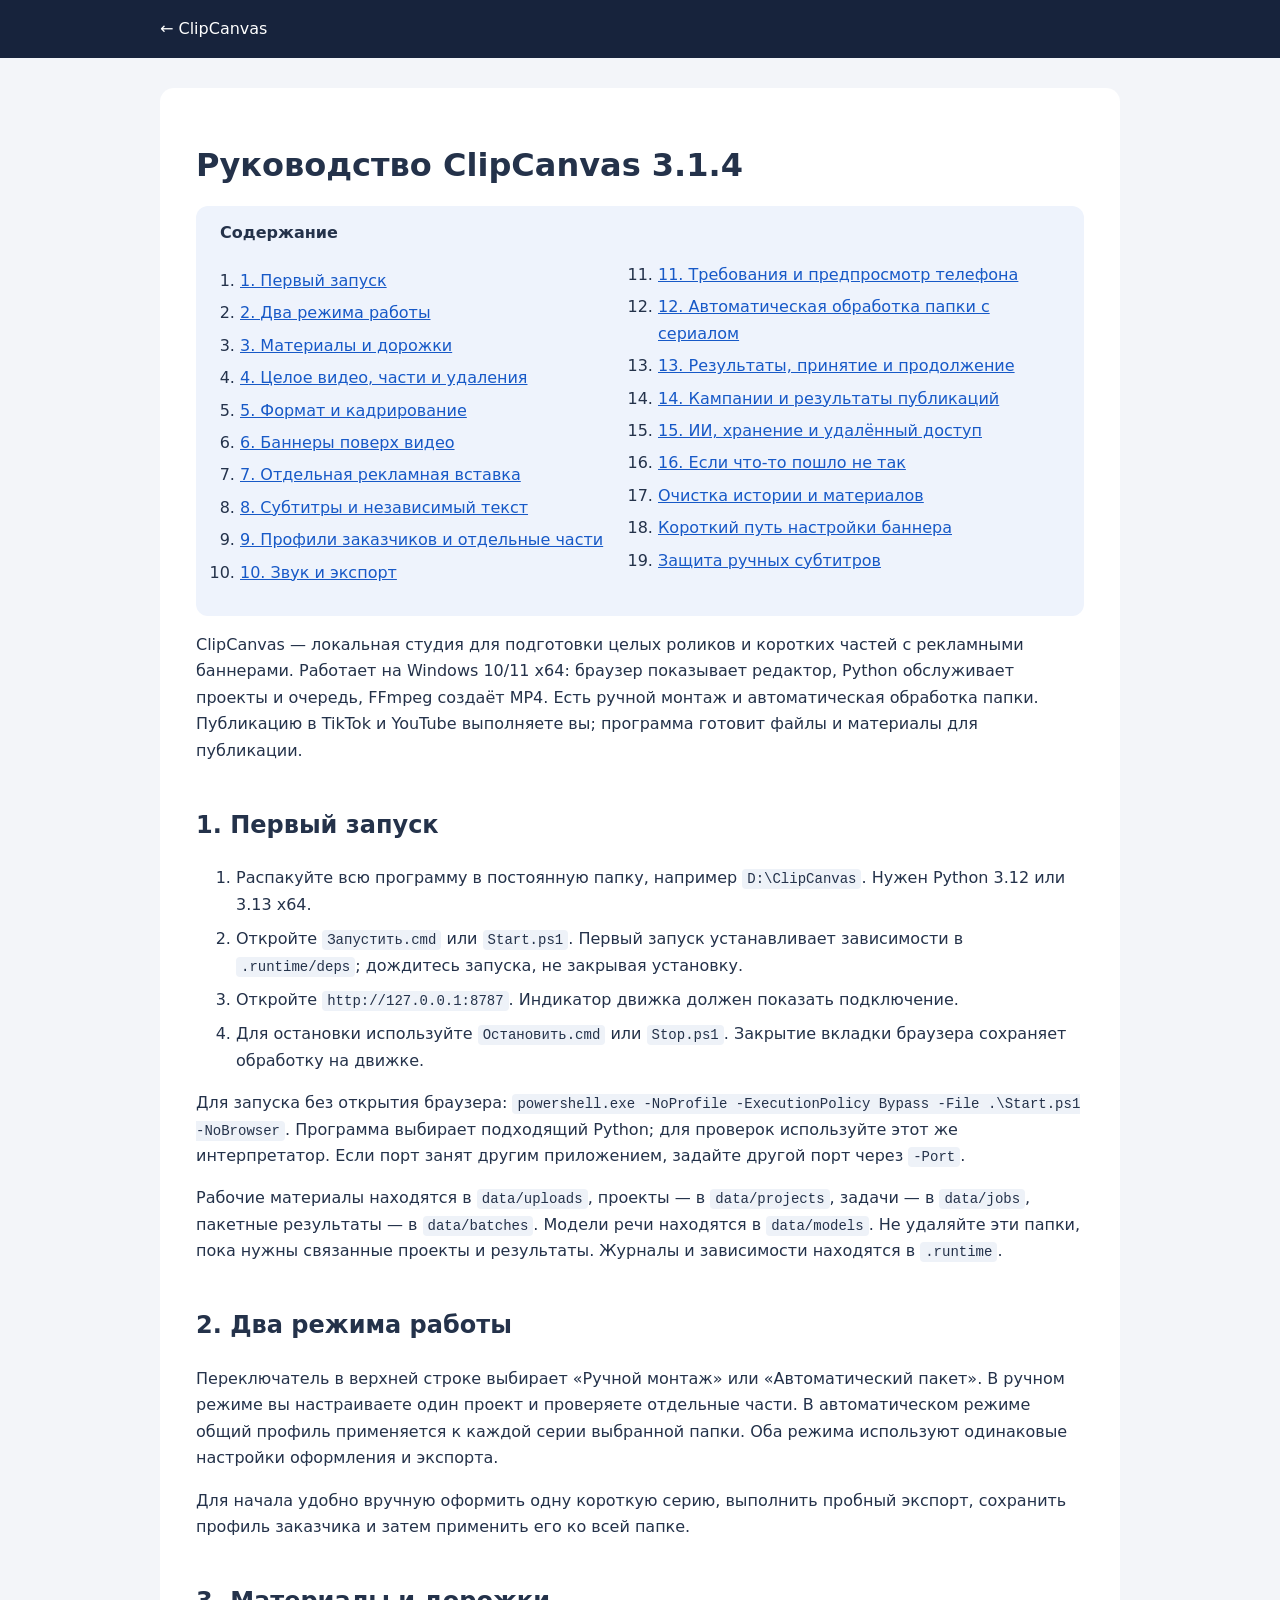
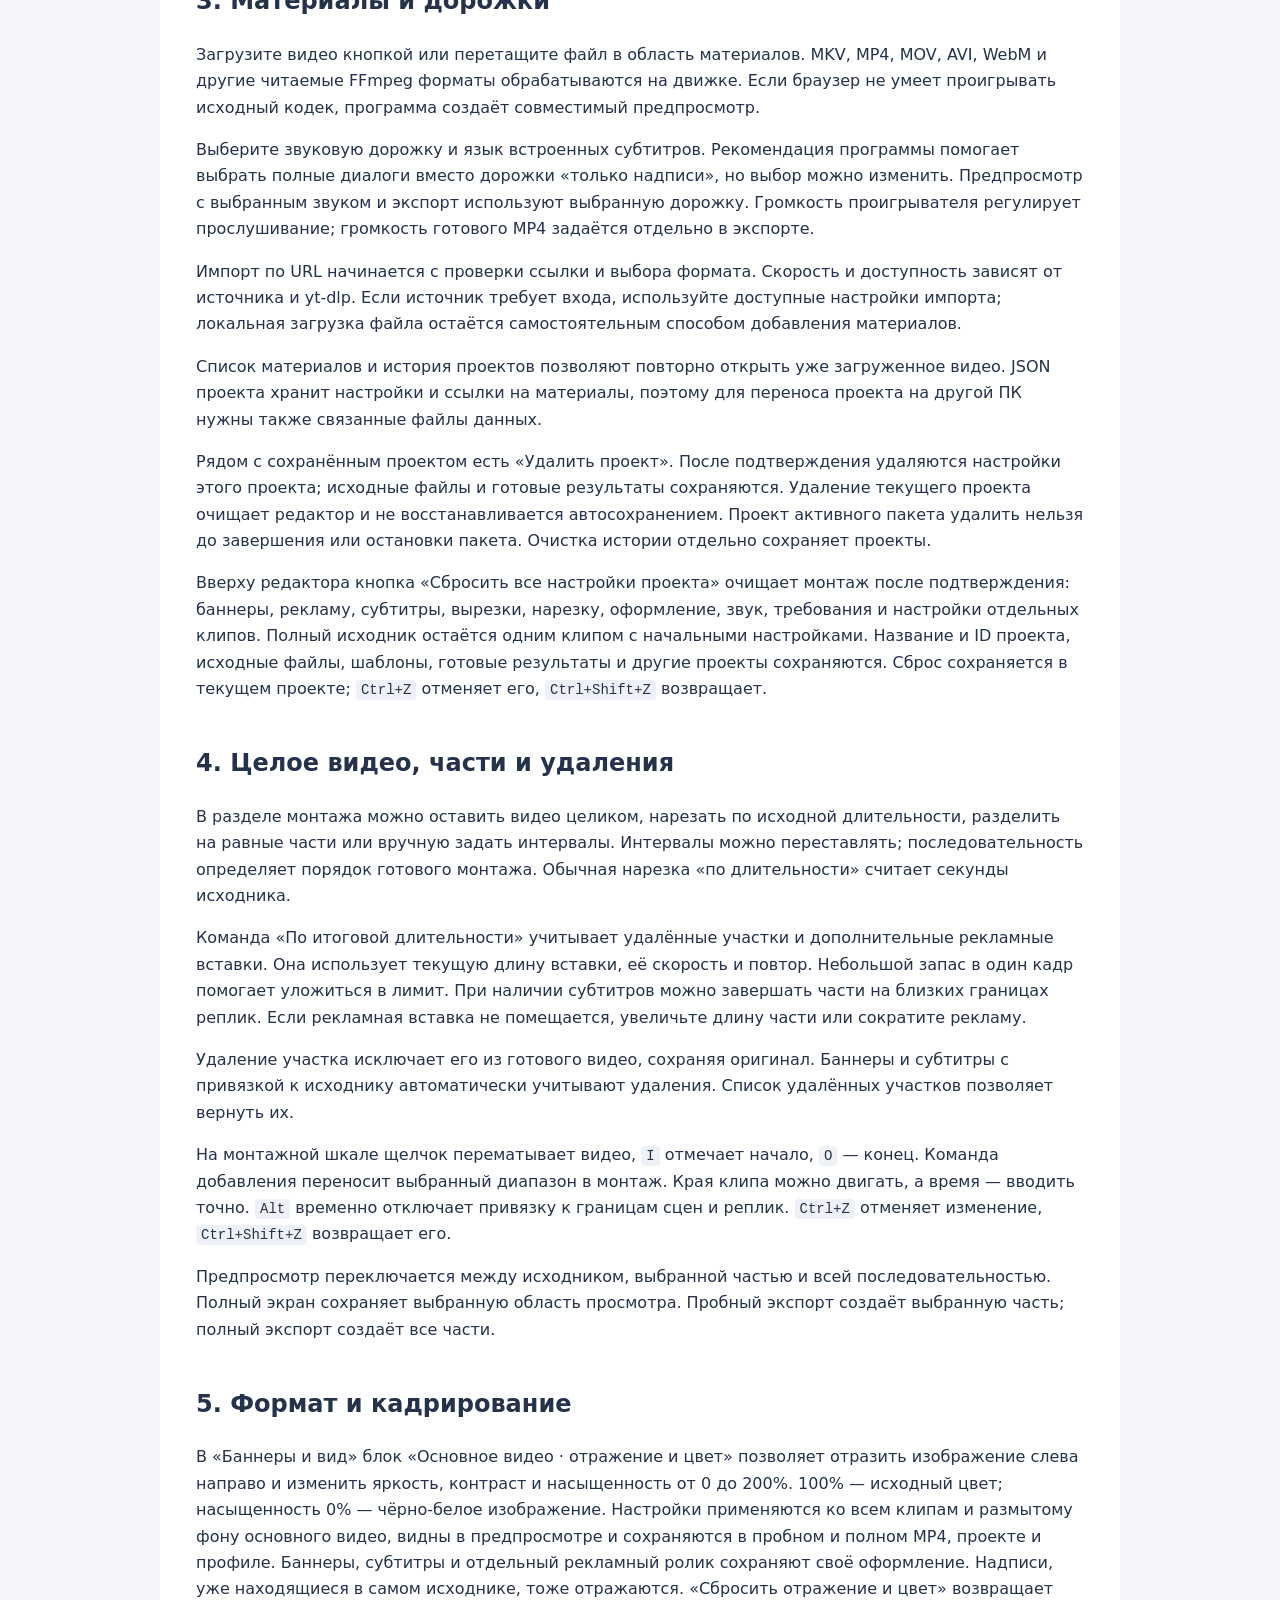
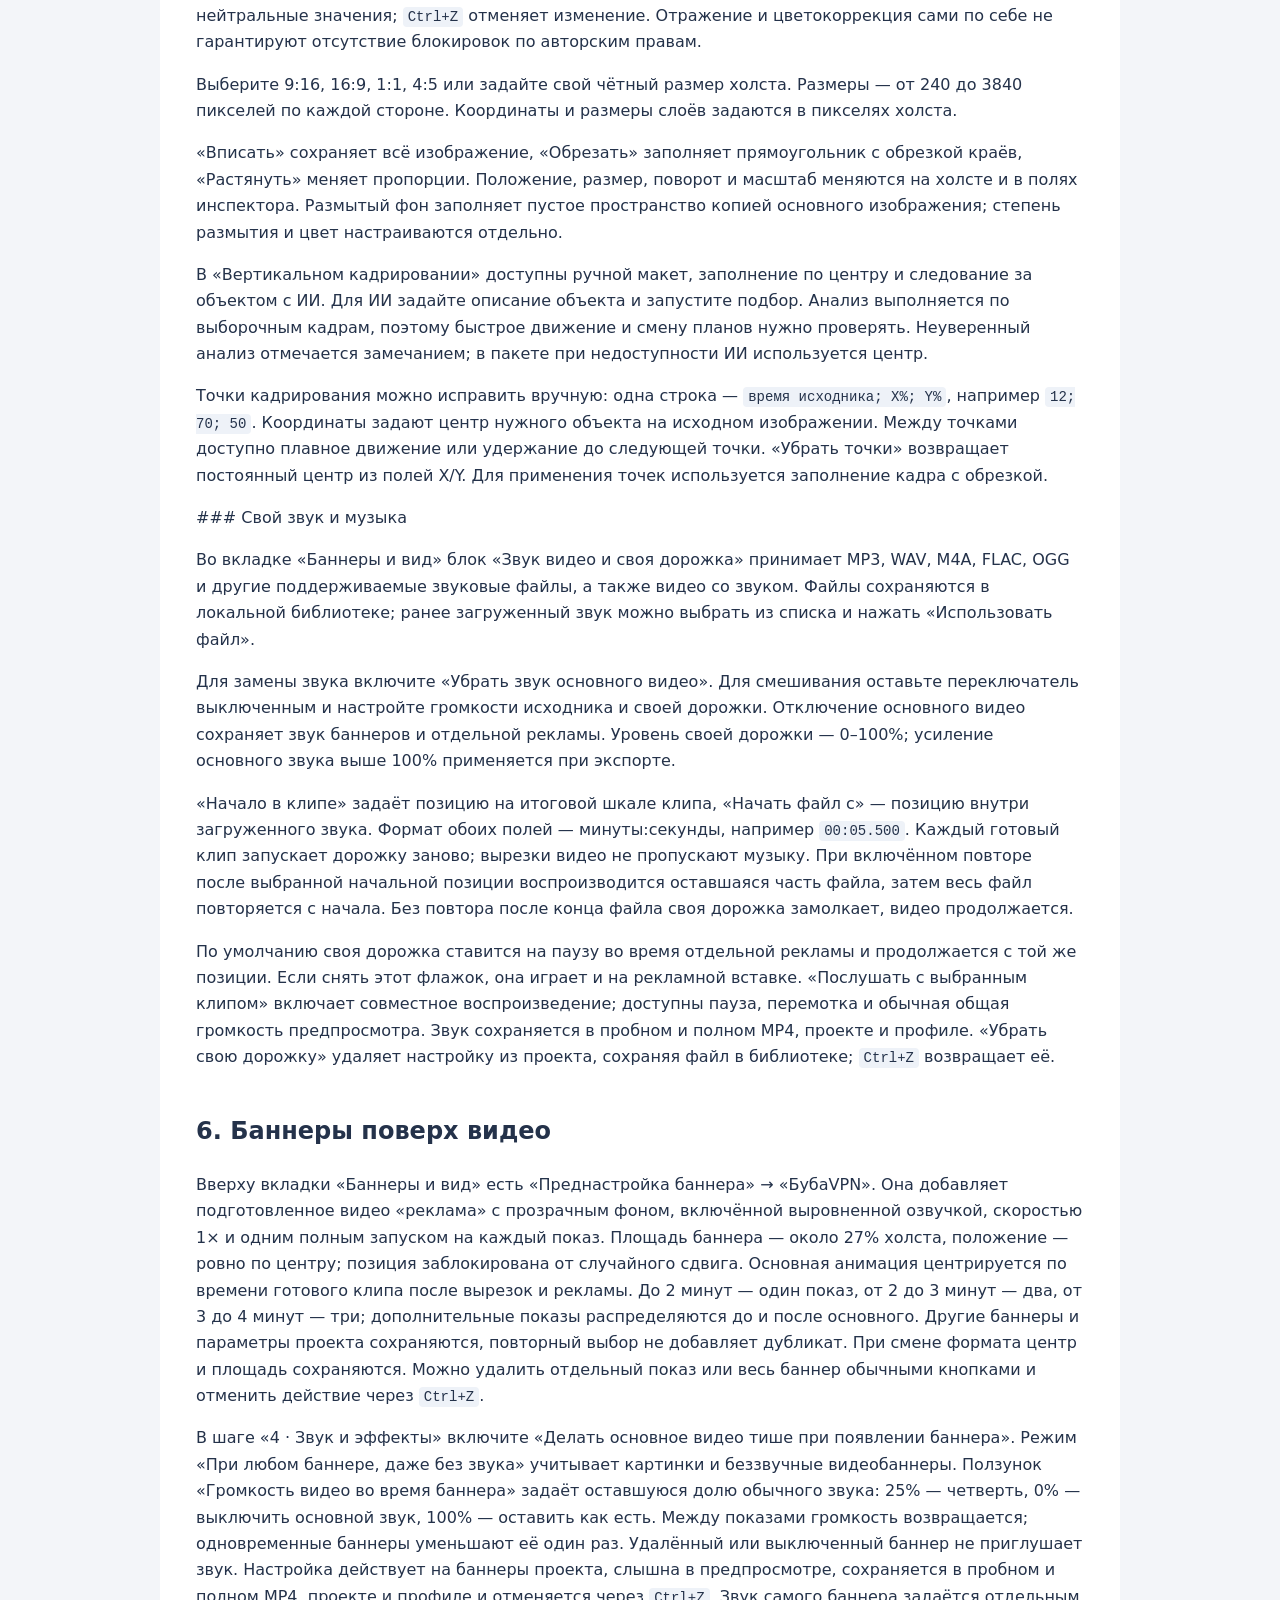
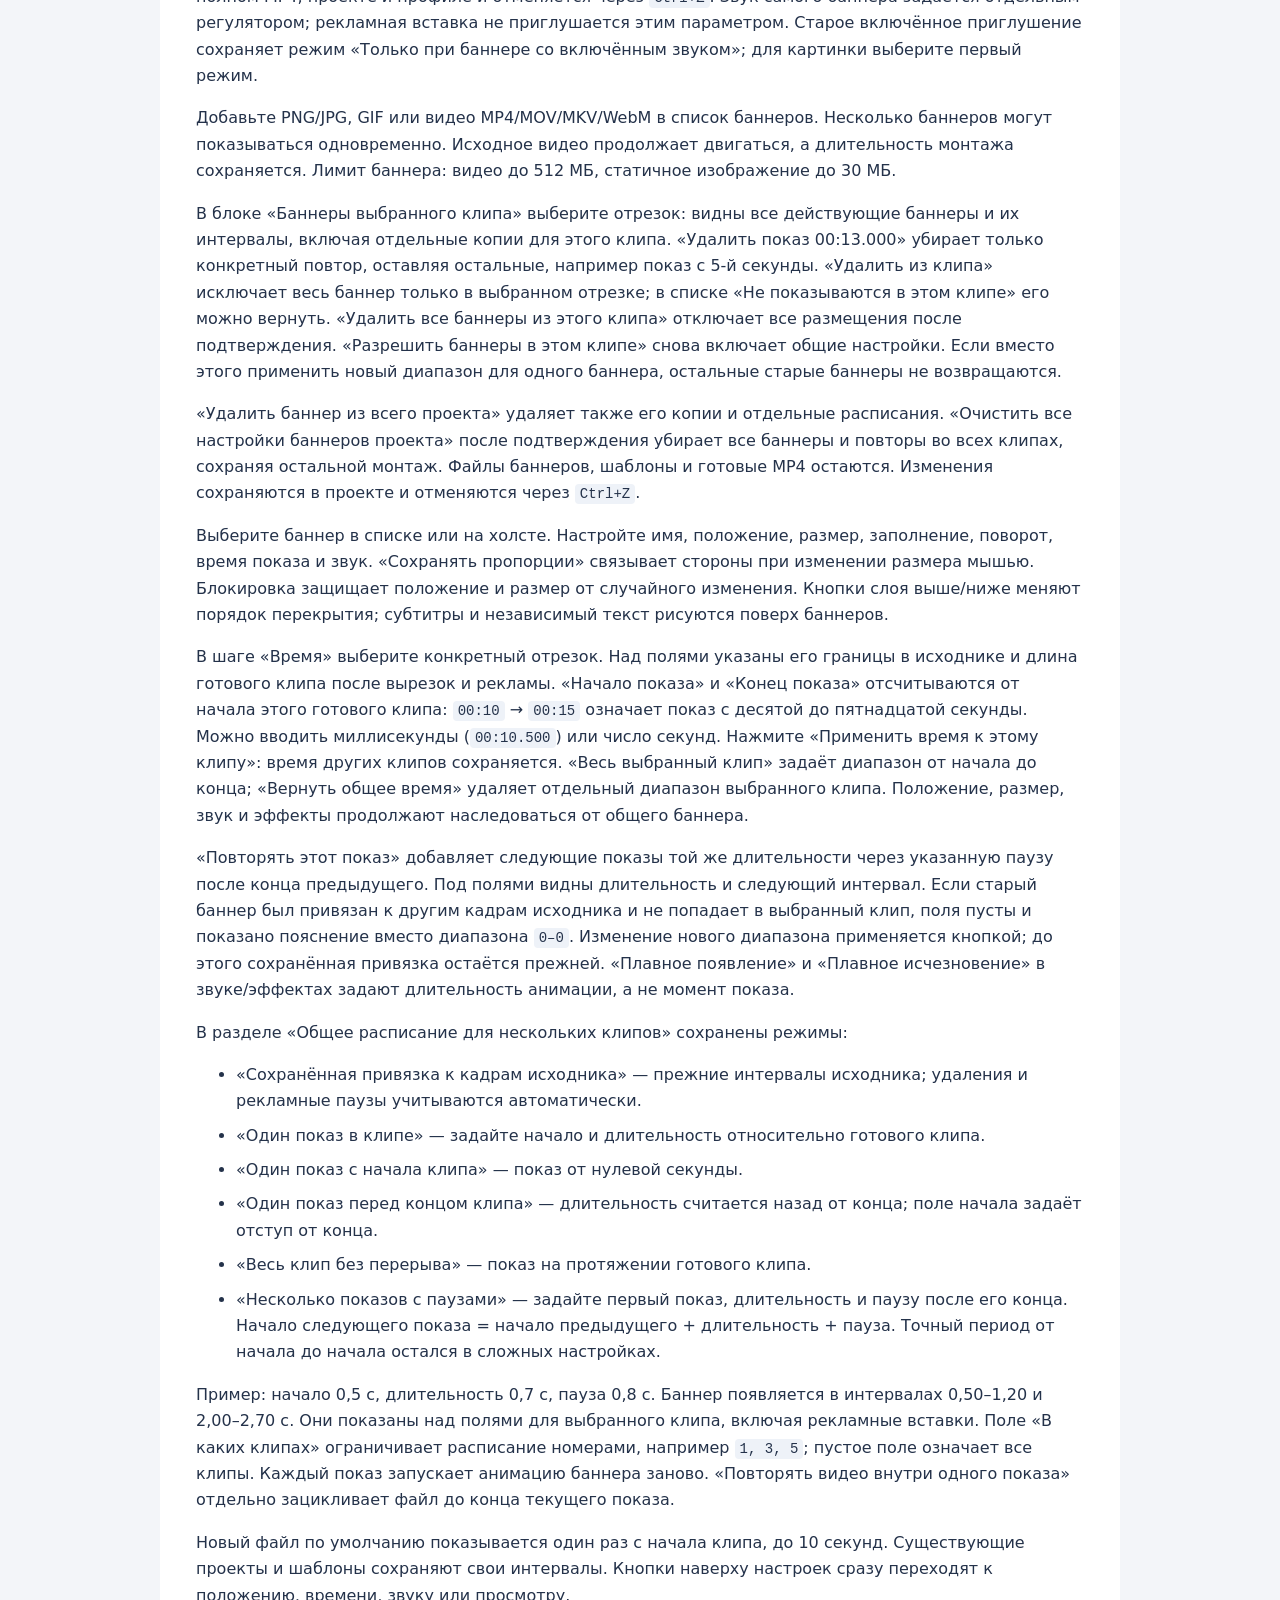
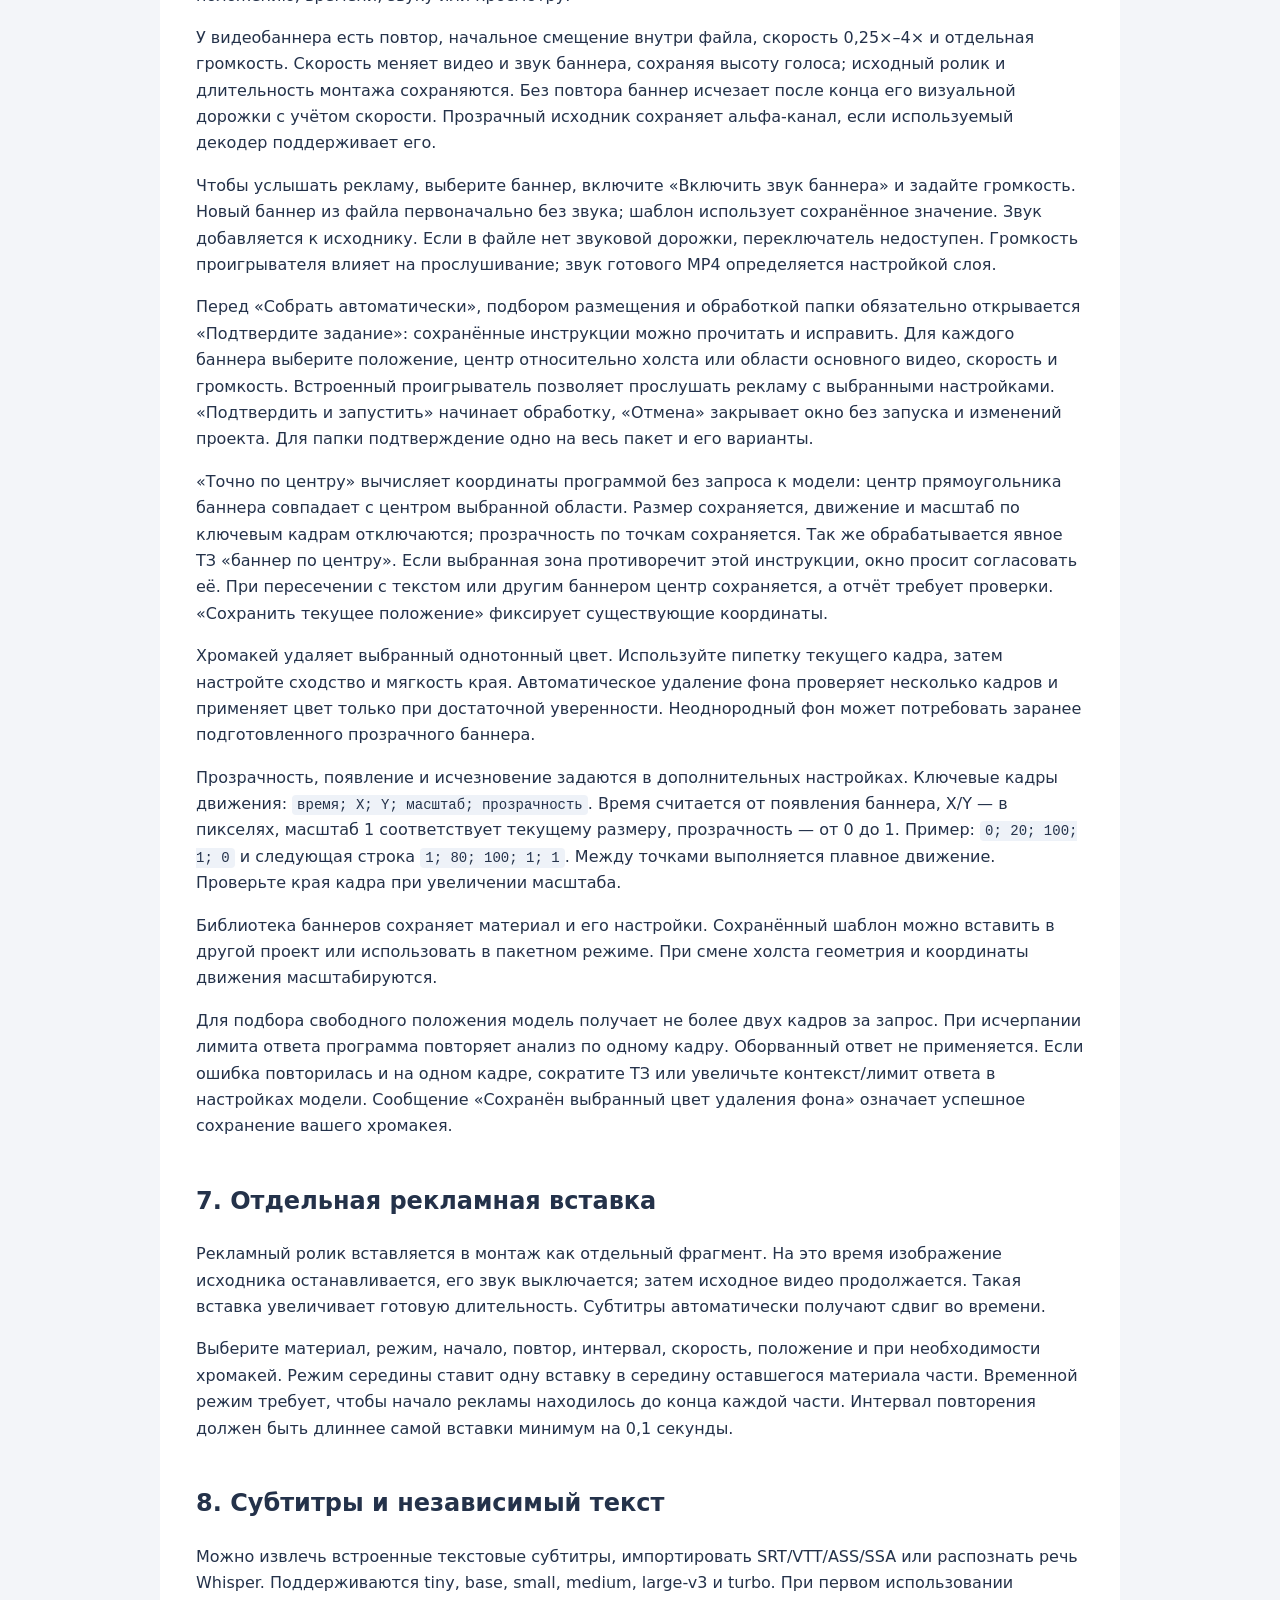
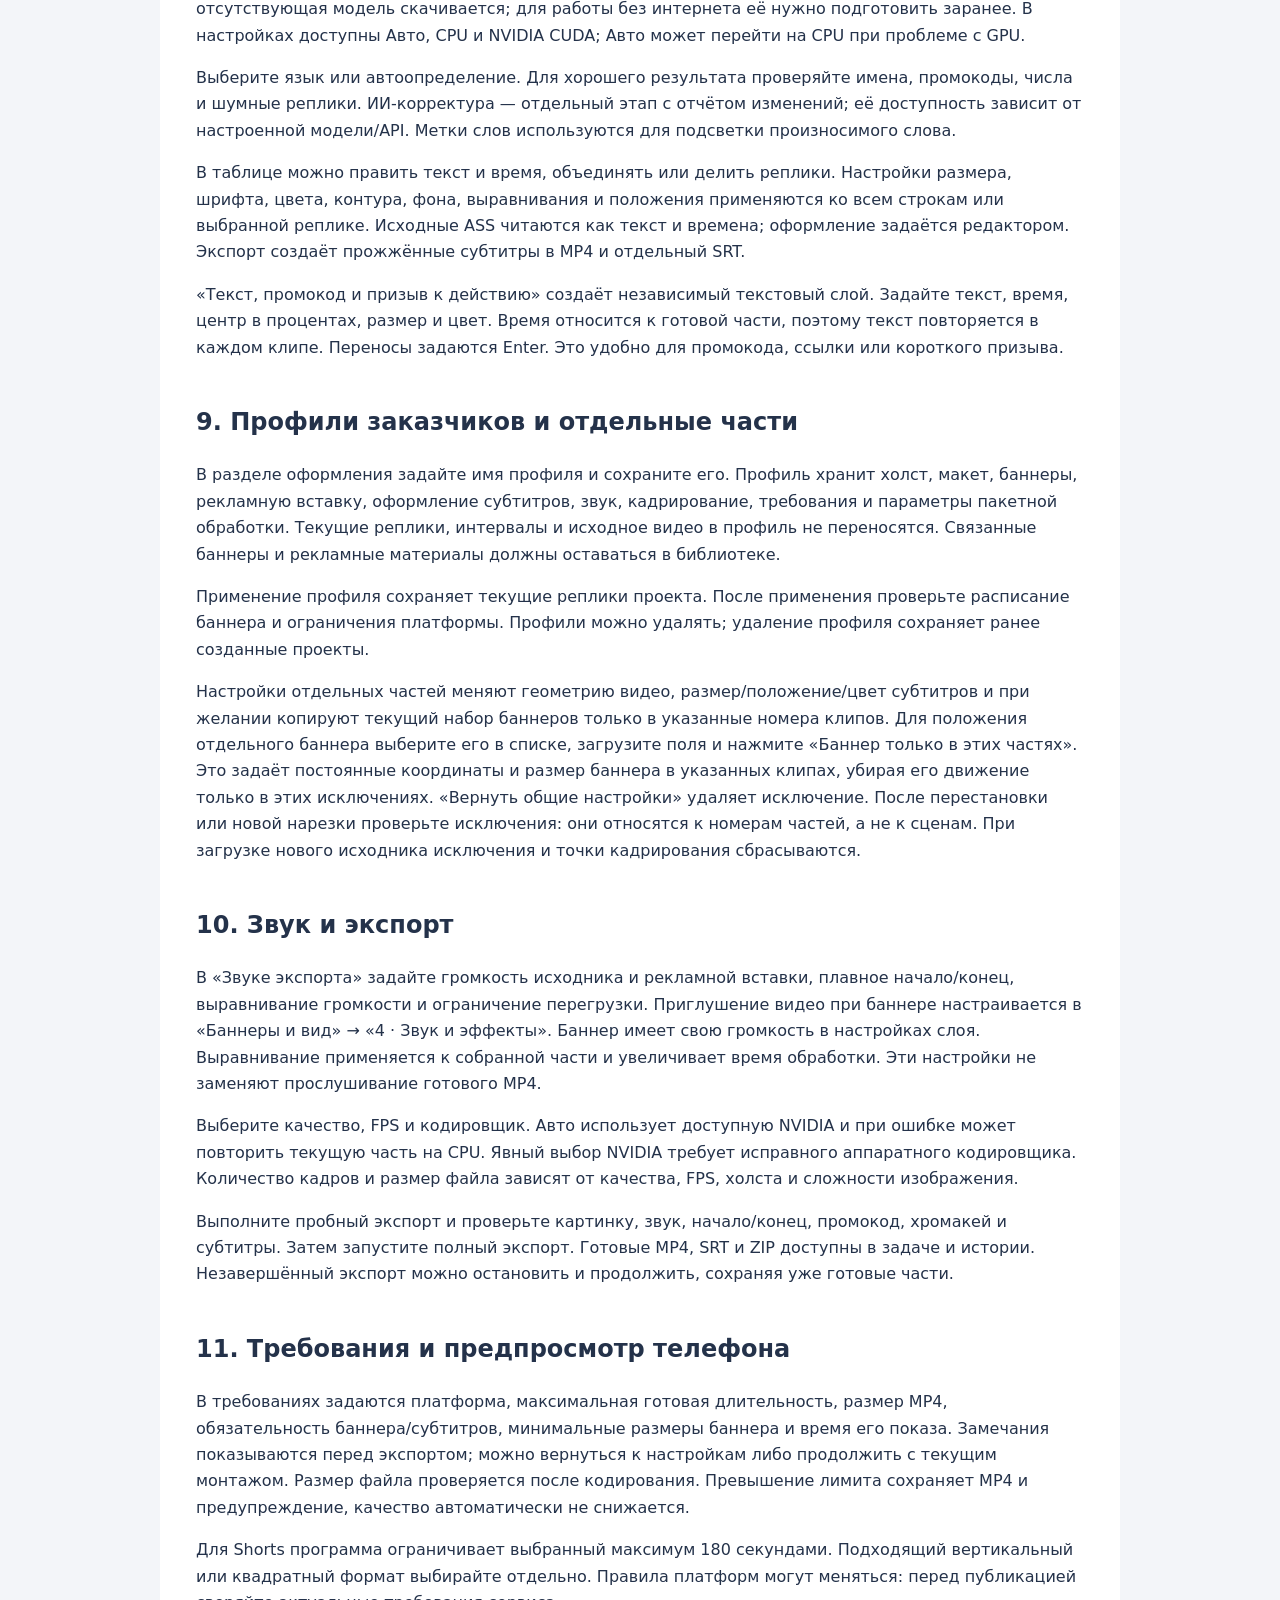
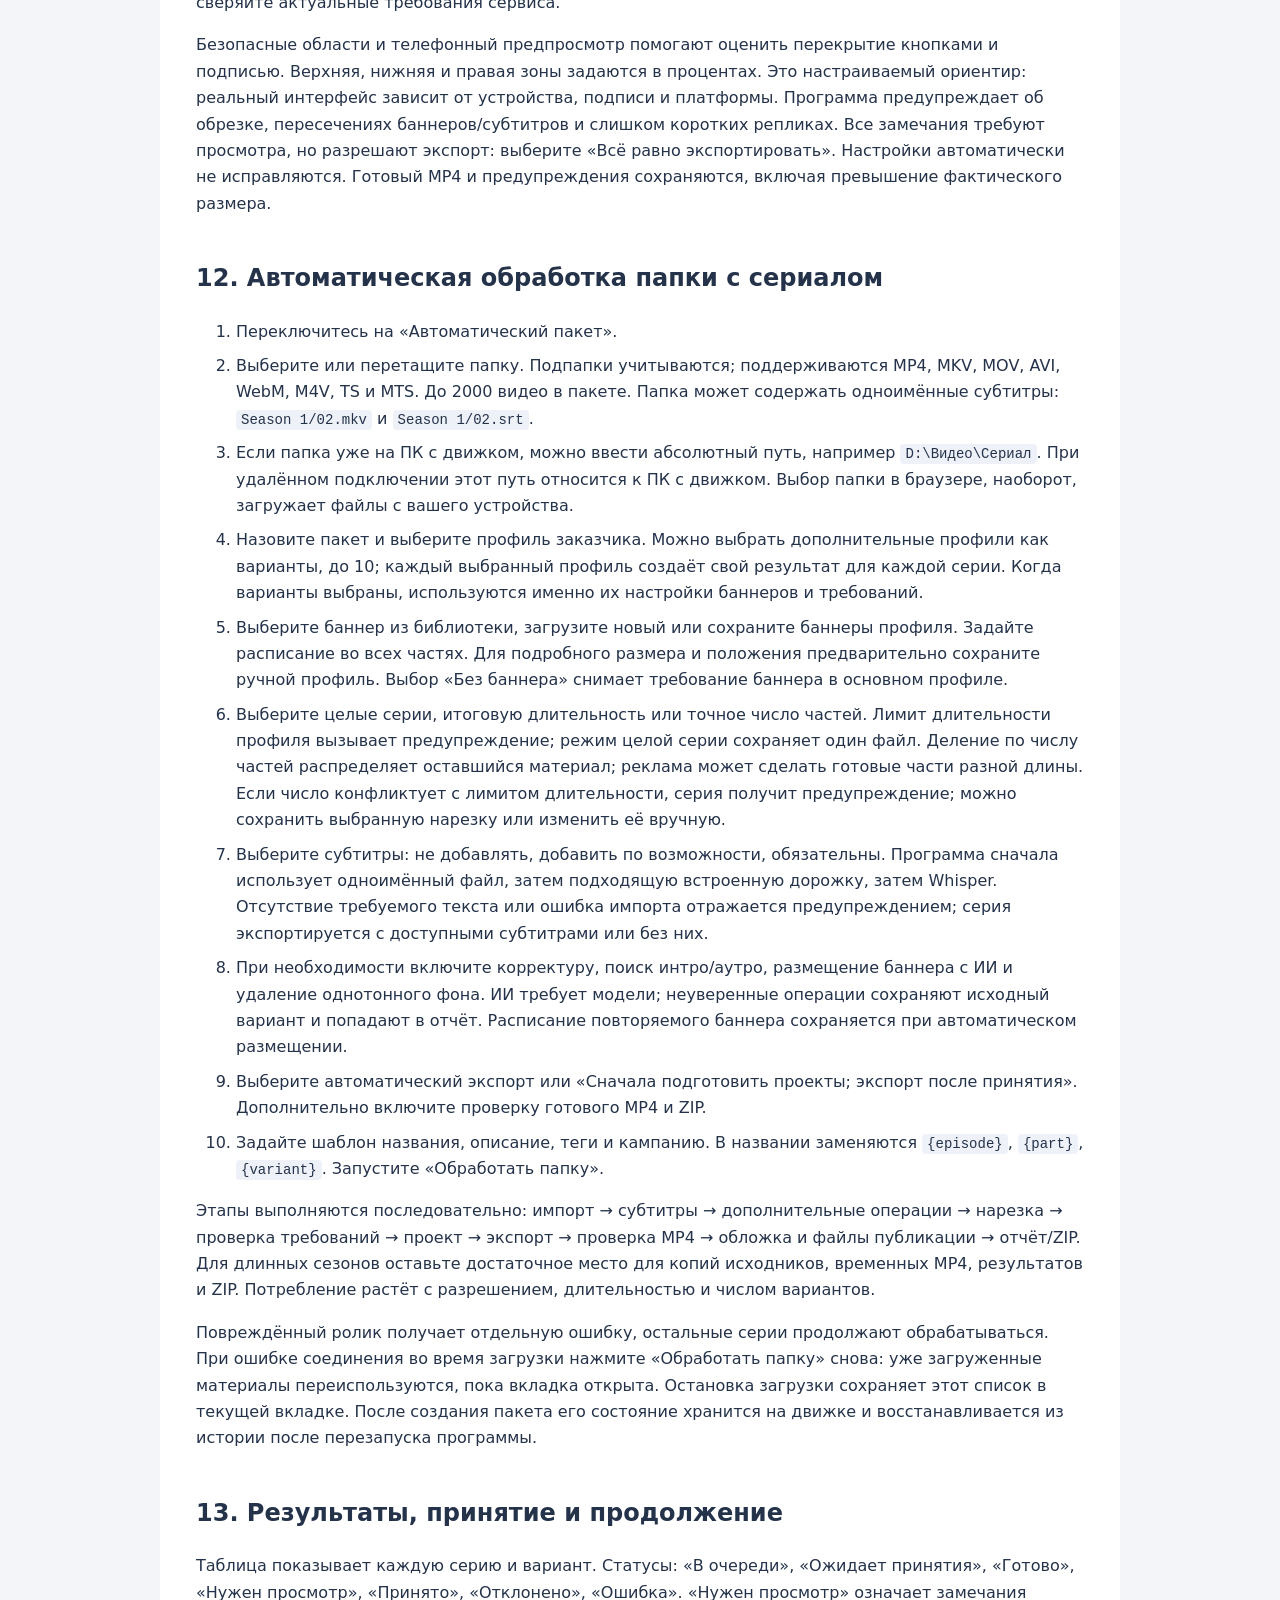
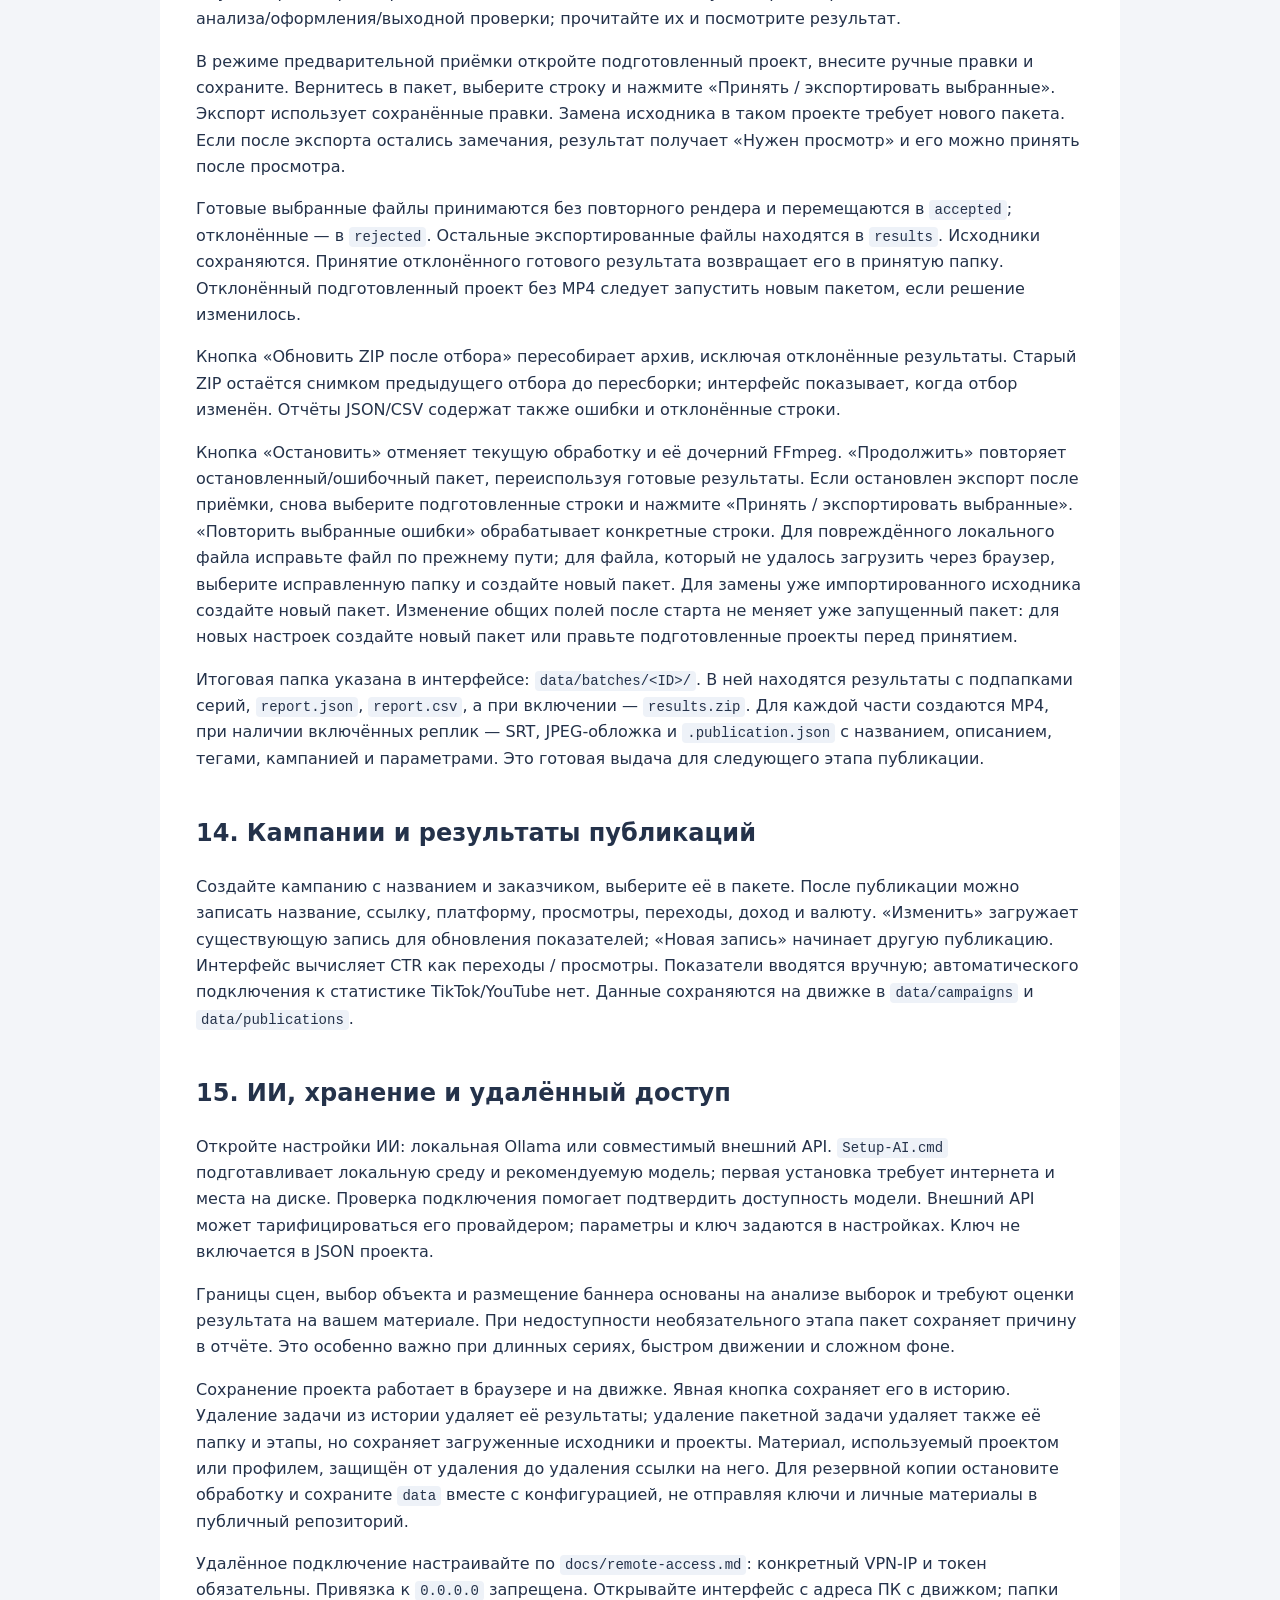
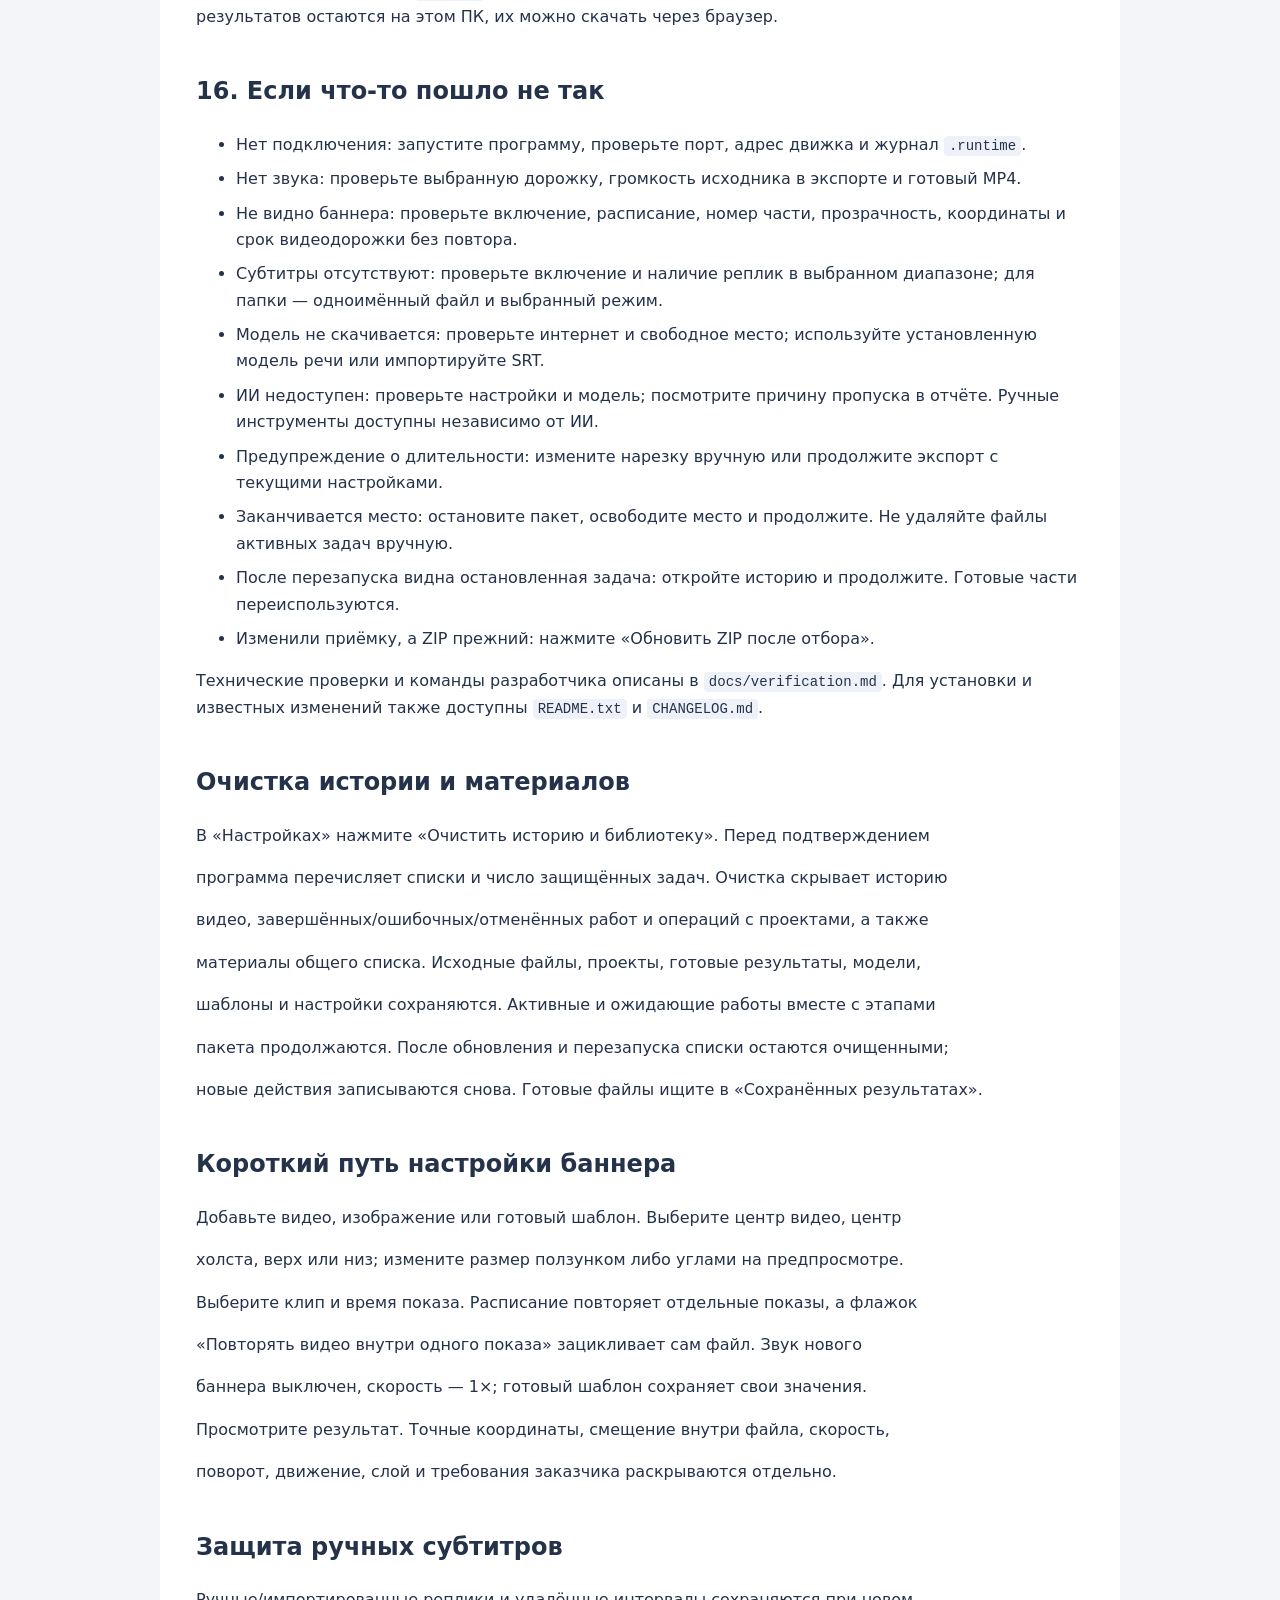
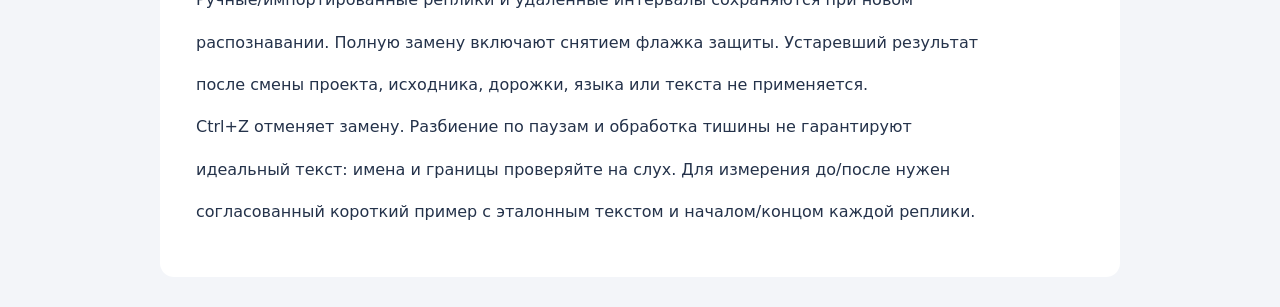
==== commit 4ecc09ed: "Release ClipCanvas 3.1.6 with custom audio and banner controls" ====
--- a/web/manual.html
+++ b/web/manual.html
@@ -1,7 +1,7 @@
 <!doctype html>
 <html lang="ru"><head><meta charset="utf-8"><meta name="viewport" content="width=device-width,initial-scale=1"><title>Руководство ClipCanvas 3.0</title><link rel="icon" href="favicon.svg"><style>
 :root{color-scheme:light;font:16px/1.65 system-ui,sans-serif;color:#24324a;background:#f3f5f9}body{margin:0}header{padding:16px max(20px,calc((100% - 960px)/2));background:#17233c;color:white}header a{color:white;text-decoration:none}main{max-width:960px;margin:30px auto;background:white;padding:36px;box-sizing:border-box;border-radius:14px}h1{font-size:32px;line-height:1.2}h2{margin-top:42px;scroll-margin-top:20px}p,li{overflow-wrap:anywhere}li{margin:8px 0}code{font:14px ui-monospace,monospace;background:#eef2f8;padding:2px 5px;border-radius:4px}a{color:#1759c7}nav{padding:14px 24px;background:#eef3fc;border-radius:12px}nav ol{padding-left:20px;columns:2}nav li{break-inside:avoid;margin:6px 0}@media(max-width:650px){main{margin:0;border-radius:0;padding:24px 18px}h1{font-size:27px}nav ol{columns:1}}@media print{header,nav{display:none}main{max-width:none;margin:0;padding:0}h2{break-after:avoid}}
-</style></head><body><header><a href="./">← ClipCanvas</a></header><main><h1>Руководство ClipCanvas 3.0</h1><nav aria-label="Содержание"><strong>Содержание</strong><ol><li><a href="#section-1">1. Первый запуск</a></li><li><a href="#section-2">2. Два режима работы</a></li><li><a href="#section-3">3. Материалы и дорожки</a></li><li><a href="#section-4">4. Целое видео, части и удаления</a></li><li><a href="#section-5">5. Формат и кадрирование</a></li><li><a href="#section-6">6. Баннеры поверх видео</a></li><li><a href="#section-7">7. Отдельная рекламная вставка</a></li><li><a href="#section-8">8. Субтитры и независимый текст</a></li><li><a href="#section-9">9. Профили заказчиков и отдельные части</a></li><li><a href="#section-10">10. Звук и экспорт</a></li><li><a href="#section-11">11. Требования и предпросмотр телефона</a></li><li><a href="#section-12">12. Автоматическая обработка папки с сериалом</a></li><li><a href="#section-13">13. Результаты, принятие и продолжение</a></li><li><a href="#section-14">14. Кампании и результаты публикаций</a></li><li><a href="#section-15">15. ИИ, хранение и удалённый доступ</a></li><li><a href="#section-16">16. Если что-то пошло не так</a></li></ol></nav><p>ClipCanvas — локальная студия для подготовки целых роликов и коротких частей с рекламными баннерами. Работает на Windows 10/11 x64: браузер показывает редактор, Python обслуживает проекты и очередь, FFmpeg создаёт MP4. Есть ручной монтаж и автоматическая обработка папки. Публикацию в TikTok и YouTube выполняете вы; программа готовит файлы и материалы для публикации.</p>
+</style></head><body><header><a href="./">← ClipCanvas</a></header><main><h1>Руководство ClipCanvas 3.1.4</h1><nav aria-label="Содержание"><strong>Содержание</strong><ol><li><a href="#section-1">1. Первый запуск</a></li><li><a href="#section-2">2. Два режима работы</a></li><li><a href="#section-3">3. Материалы и дорожки</a></li><li><a href="#section-4">4. Целое видео, части и удаления</a></li><li><a href="#section-5">5. Формат и кадрирование</a></li><li><a href="#section-6">6. Баннеры поверх видео</a></li><li><a href="#section-7">7. Отдельная рекламная вставка</a></li><li><a href="#section-8">8. Субтитры и независимый текст</a></li><li><a href="#section-9">9. Профили заказчиков и отдельные части</a></li><li><a href="#section-10">10. Звук и экспорт</a></li><li><a href="#section-11">11. Требования и предпросмотр телефона</a></li><li><a href="#section-12">12. Автоматическая обработка папки с сериалом</a></li><li><a href="#section-13">13. Результаты, принятие и продолжение</a></li><li><a href="#section-14">14. Кампании и результаты публикаций</a></li><li><a href="#section-15">15. ИИ, хранение и удалённый доступ</a></li><li><a href="#section-16">16. Если что-то пошло не так</a></li><li><a href="#section-17">Очистка истории и материалов</a></li><li><a href="#section-18">Короткий путь настройки баннера</a></li><li><a href="#section-19">Защита ручных субтитров</a></li></ol></nav><p>ClipCanvas — локальная студия для подготовки целых роликов и коротких частей с рекламными баннерами. Работает на Windows 10/11 x64: браузер показывает редактор, Python обслуживает проекты и очередь, FFmpeg создаёт MP4. Есть ручной монтаж и автоматическая обработка папки. Публикацию в TikTok и YouTube выполняете вы; программа готовит файлы и материалы для публикации.</p>
 <h2 id="section-1">1. Первый запуск</h2>
 <ol>
 <li>Распакуйте всю программу в постоянную папку, например <code>D:\ClipCanvas</code>. Нужен Python 3.12 или 3.13 x64.</li>
@@ -19,6 +19,8 @@
 <p>Выберите звуковую дорожку и язык встроенных субтитров. Рекомендация программы помогает выбрать полные диалоги вместо дорожки «только надписи», но выбор можно изменить. Предпросмотр с выбранным звуком и экспорт используют выбранную дорожку. Громкость проигрывателя регулирует прослушивание; громкость готового MP4 задаётся отдельно в экспорте.</p>
 <p>Импорт по URL начинается с проверки ссылки и выбора формата. Скорость и доступность зависят от источника и yt-dlp. Если источник требует входа, используйте доступные настройки импорта; локальная загрузка файла остаётся самостоятельным способом добавления материалов.</p>
 <p>Список материалов и история проектов позволяют повторно открыть уже загруженное видео. JSON проекта хранит настройки и ссылки на материалы, поэтому для переноса проекта на другой ПК нужны также связанные файлы данных.</p>
+<p>Рядом с сохранённым проектом есть «Удалить проект». После подтверждения удаляются настройки этого проекта; исходные файлы и готовые результаты сохраняются. Удаление текущего проекта очищает редактор и не восстанавливается автосохранением. Проект активного пакета удалить нельзя до завершения или остановки пакета. Очистка истории отдельно сохраняет проекты.</p>
+<p>Вверху редактора кнопка «Сбросить все настройки проекта» очищает монтаж после подтверждения: баннеры, рекламу, субтитры, вырезки, нарезку, оформление, звук, требования и настройки отдельных клипов. Полный исходник остаётся одним клипом с начальными настройками. Название и ID проекта, исходные файлы, шаблоны, готовые результаты и другие проекты сохраняются. Сброс сохраняется в текущем проекте; <code>Ctrl+Z</code> отменяет его, <code>Ctrl+Shift+Z</code> возвращает.</p>
 <h2 id="section-4">4. Целое видео, части и удаления</h2>
 <p>В разделе монтажа можно оставить видео целиком, нарезать по исходной длительности, разделить на равные части или вручную задать интервалы. Интервалы можно переставлять; последовательность определяет порядок готового монтажа. Обычная нарезка «по длительности» считает секунды исходника.</p>
 <p>Команда «По итоговой длительности» учитывает удалённые участки и дополнительные рекламные вставки. Она использует текущую длину вставки, её скорость и повтор. Небольшой запас в один кадр помогает уложиться в лимит. При наличии субтитров можно завершать части на близких границах реплик. Если рекламная вставка не помещается, увеличьте длину части или сократите рекламу.</p>
@@ -26,23 +28,36 @@
 <p>На монтажной шкале щелчок перематывает видео, <code>I</code> отмечает начало, <code>O</code> — конец. Команда добавления переносит выбранный диапазон в монтаж. Края клипа можно двигать, а время — вводить точно. <code>Alt</code> временно отключает привязку к границам сцен и реплик. <code>Ctrl+Z</code> отменяет изменение, <code>Ctrl+Shift+Z</code> возвращает его.</p>
 <p>Предпросмотр переключается между исходником, выбранной частью и всей последовательностью. Полный экран сохраняет выбранную область просмотра. Пробный экспорт создаёт выбранную часть; полный экспорт создаёт все части.</p>
 <h2 id="section-5">5. Формат и кадрирование</h2>
+<p>В «Баннеры и вид» блок «Основное видео · отражение и цвет» позволяет отразить изображение слева направо и изменить яркость, контраст и насыщенность от 0 до 200%. 100% — исходный цвет; насыщенность 0% — чёрно-белое изображение. Настройки применяются ко всем клипам и размытому фону основного видео, видны в предпросмотре и сохраняются в пробном и полном MP4, проекте и профиле. Баннеры, субтитры и отдельный рекламный ролик сохраняют своё оформление. Надписи, уже находящиеся в самом исходнике, тоже отражаются. «Сбросить отражение и цвет» возвращает нейтральные значения; <code>Ctrl+Z</code> отменяет изменение. Отражение и цветокоррекция сами по себе не гарантируют отсутствие блокировок по авторским правам.</p>
 <p>Выберите 9:16, 16:9, 1:1, 4:5 или задайте свой чётный размер холста. Размеры — от 240 до 3840 пикселей по каждой стороне. Координаты и размеры слоёв задаются в пикселях холста.</p>
 <p>«Вписать» сохраняет всё изображение, «Обрезать» заполняет прямоугольник с обрезкой краёв, «Растянуть» меняет пропорции. Положение, размер, поворот и масштаб меняются на холсте и в полях инспектора. Размытый фон заполняет пустое пространство копией основного изображения; степень размытия и цвет настраиваются отдельно.</p>
 <p>В «Вертикальном кадрировании» доступны ручной макет, заполнение по центру и следование за объектом с ИИ. Для ИИ задайте описание объекта и запустите подбор. Анализ выполняется по выборочным кадрам, поэтому быстрое движение и смену планов нужно проверять. Неуверенный анализ отмечается замечанием; в пакете при недоступности ИИ используется центр.</p>
 <p>Точки кадрирования можно исправить вручную: одна строка — <code>время исходника; X%; Y%</code>, например <code>12; 70; 50</code>. Координаты задают центр нужного объекта на исходном изображении. Между точками доступно плавное движение или удержание до следующей точки. «Убрать точки» возвращает постоянный центр из полей X/Y. Для применения точек используется заполнение кадра с обрезкой.</p>
+<p>### Свой звук и музыка</p>
+<p>Во вкладке «Баннеры и вид» блок «Звук видео и своя дорожка» принимает MP3, WAV, M4A, FLAC, OGG и другие поддерживаемые звуковые файлы, а также видео со звуком. Файлы сохраняются в локальной библиотеке; ранее загруженный звук можно выбрать из списка и нажать «Использовать файл».</p>
+<p>Для замены звука включите «Убрать звук основного видео». Для смешивания оставьте переключатель выключенным и настройте громкости исходника и своей дорожки. Отключение основного видео сохраняет звук баннеров и отдельной рекламы. Уровень своей дорожки — 0–100%; усиление основного звука выше 100% применяется при экспорте.</p>
+<p>«Начало в клипе» задаёт позицию на итоговой шкале клипа, «Начать файл с» — позицию внутри загруженного звука. Формат обоих полей — минуты:секунды, например <code>00:05.500</code>. Каждый готовый клип запускает дорожку заново; вырезки видео не пропускают музыку. При включённом повторе после выбранной начальной позиции воспроизводится оставшаяся часть файла, затем весь файл повторяется с начала. Без повтора после конца файла своя дорожка замолкает, видео продолжается.</p>
+<p>По умолчанию своя дорожка ставится на паузу во время отдельной рекламы и продолжается с той же позиции. Если снять этот флажок, она играет и на рекламной вставке. «Послушать с выбранным клипом» включает совместное воспроизведение; доступны пауза, перемотка и обычная общая громкость предпросмотра. Звук сохраняется в пробном и полном MP4, проекте и профиле. «Убрать свою дорожку» удаляет настройку из проекта, сохраняя файл в библиотеке; <code>Ctrl+Z</code> возвращает её.</p>
 <h2 id="section-6">6. Баннеры поверх видео</h2>
+<p>Вверху вкладки «Баннеры и вид» есть «Преднастройка баннера» → «БубаVPN». Она добавляет подготовленное видео «реклама» с прозрачным фоном, включённой выровненной озвучкой, скоростью 1× и одним полным запуском на каждый показ. Площадь баннера — около 27% холста, положение — ровно по центру; позиция заблокирована от случайного сдвига. Основная анимация центрируется по времени готового клипа после вырезок и рекламы. До 2 минут — один показ, от 2 до 3 минут — два, от 3 до 4 минут — три; дополнительные показы распределяются до и после основного. Другие баннеры и параметры проекта сохраняются, повторный выбор не добавляет дубликат. При смене формата центр и площадь сохраняются. Можно удалить отдельный показ или весь баннер обычными кнопками и отменить действие через <code>Ctrl+Z</code>.</p>
+<p>В шаге «4 · Звук и эффекты» включите «Делать основное видео тише при появлении баннера». Режим «При любом баннере, даже без звука» учитывает картинки и беззвучные видеобаннеры. Ползунок «Громкость видео во время баннера» задаёт оставшуюся долю обычного звука: 25% — четверть, 0% — выключить основной звук, 100% — оставить как есть. Между показами громкость возвращается; одновременные баннеры уменьшают её один раз. Удалённый или выключенный баннер не приглушает звук. Настройка действует на баннеры проекта, слышна в предпросмотре, сохраняется в пробном и полном MP4, проекте и профиле и отменяется через <code>Ctrl+Z</code>. Звук самого баннера задаётся отдельным регулятором; рекламная вставка не приглушается этим параметром. Старое включённое приглушение сохраняет режим «Только при баннере со включённым звуком»; для картинки выберите первый режим.</p>
 <p>Добавьте PNG/JPG, GIF или видео MP4/MOV/MKV/WebM в список баннеров. Несколько баннеров могут показываться одновременно. Исходное видео продолжает двигаться, а длительность монтажа сохраняется. Лимит баннера: видео до 512 МБ, статичное изображение до 30 МБ.</p>
+<p>В блоке «Баннеры выбранного клипа» выберите отрезок: видны все действующие баннеры и их интервалы, включая отдельные копии для этого клипа. «Удалить показ 00:13.000» убирает только конкретный повтор, оставляя остальные, например показ с 5-й секунды. «Удалить из клипа» исключает весь баннер только в выбранном отрезке; в списке «Не показываются в этом клипе» его можно вернуть. «Удалить все баннеры из этого клипа» отключает все размещения после подтверждения. «Разрешить баннеры в этом клипе» снова включает общие настройки. Если вместо этого применить новый диапазон для одного баннера, остальные старые баннеры не возвращаются.</p>
+<p>«Удалить баннер из всего проекта» удаляет также его копии и отдельные расписания. «Очистить все настройки баннеров проекта» после подтверждения убирает все баннеры и повторы во всех клипах, сохраняя остальной монтаж. Файлы баннеров, шаблоны и готовые MP4 остаются. Изменения сохраняются в проекте и отменяются через <code>Ctrl+Z</code>.</p>
 <p>Выберите баннер в списке или на холсте. Настройте имя, положение, размер, заполнение, поворот, время показа и звук. «Сохранять пропорции» связывает стороны при изменении размера мышью. Блокировка защищает положение и размер от случайного изменения. Кнопки слоя выше/ниже меняют порядок перекрытия; субтитры и независимый текст рисуются поверх баннеров.</p>
-<p>Расписание баннера:</p>
+<p>В шаге «Время» выберите конкретный отрезок. Над полями указаны его границы в исходнике и длина готового клипа после вырезок и рекламы. «Начало показа» и «Конец показа» отсчитываются от начала этого готового клипа: <code>00:10</code> → <code>00:15</code> означает показ с десятой до пятнадцатой секунды. Можно вводить миллисекунды (<code>00:10.500</code>) или число секунд. Нажмите «Применить время к этому клипу»: время других клипов сохраняется. «Весь выбранный клип» задаёт диапазон от начала до конца; «Вернуть общее время» удаляет отдельный диапазон выбранного клипа. Положение, размер, звук и эффекты продолжают наследоваться от общего баннера.</p>
+<p>«Повторять этот показ» добавляет следующие показы той же длительности через указанную паузу после конца предыдущего. Под полями видны длительность и следующий интервал. Если старый баннер был привязан к другим кадрам исходника и не попадает в выбранный клип, поля пусты и показано пояснение вместо диапазона <code>0–0</code>. Изменение нового диапазона применяется кнопкой; до этого сохранённая привязка остаётся прежней. «Плавное появление» и «Плавное исчезновение» в звуке/эффектах задают длительность анимации, а не момент показа.</p>
+<p>В разделе «Общее расписание для нескольких клипов» сохранены режимы:</p>
 <ul>
-<li>«На выбранных кадрах исходника» — показ на указанных исходных секундах; удаления и рекламные паузы учитываются автоматически.</li>
-<li>«В каждой готовой части» — начало и длительность относятся к готовому клипу.</li>
-<li>«В начале» — показ от начала части.</li>
-<li>«В конце» — длительность считается назад от конца; поле начала задаёт отступ от конца.</li>
-<li>«Всю каждую часть» — показ на протяжении готового клипа.</li>
-<li>«Повторять» — первый показ в заданное время и повтор через указанный интервал. Интервал должен быть не короче длительности показа.</li>
+<li>«Сохранённая привязка к кадрам исходника» — прежние интервалы исходника; удаления и рекламные паузы учитываются автоматически.</li>
+<li>«Один показ в клипе» — задайте начало и длительность относительно готового клипа.</li>
+<li>«Один показ с начала клипа» — показ от нулевой секунды.</li>
+<li>«Один показ перед концом клипа» — длительность считается назад от конца; поле начала задаёт отступ от конца.</li>
+<li>«Весь клип без перерыва» — показ на протяжении готового клипа.</li>
+<li>«Несколько показов с паузами» — задайте первый показ, длительность и паузу после его конца. Начало следующего показа = начало предыдущего + длительность + пауза. Точный период от начала до начала остался в сложных настройках.</li>
 </ul>
-<p>Поле «Только части» ограничивает расписание номерами, например <code>1, 3, 5</code>. Пустое поле означает все части. Баннер в расписании каждой части запускает свою анимацию заново при каждом появлении.</p>
+<p>Пример: начало 0,5 с, длительность 0,7 с, пауза 0,8 с. Баннер появляется в интервалах 0,50–1,20 и 2,00–2,70 с. Они показаны над полями для выбранного клипа, включая рекламные вставки. Поле «В каких клипах» ограничивает расписание номерами, например <code>1, 3, 5</code>; пустое поле означает все клипы. Каждый показ запускает анимацию баннера заново. «Повторять видео внутри одного показа» отдельно зацикливает файл до конца текущего показа.</p>
+<p>Новый файл по умолчанию показывается один раз с начала клипа, до 10 секунд. Существующие проекты и шаблоны сохраняют свои интервалы. Кнопки наверху настроек сразу переходят к положению, времени, звуку или просмотру.</p>
 <p>У видеобаннера есть повтор, начальное смещение внутри файла, скорость 0,25×–4× и отдельная громкость. Скорость меняет видео и звук баннера, сохраняя высоту голоса; исходный ролик и длительность монтажа сохраняются. Без повтора баннер исчезает после конца его визуальной дорожки с учётом скорости. Прозрачный исходник сохраняет альфа-канал, если используемый декодер поддерживает его.</p>
 <p>Чтобы услышать рекламу, выберите баннер, включите «Включить звук баннера» и задайте громкость. Новый баннер из файла первоначально без звука; шаблон использует сохранённое значение. Звук добавляется к исходнику. Если в файле нет звуковой дорожки, переключатель недоступен. Громкость проигрывателя влияет на прослушивание; звук готового MP4 определяется настройкой слоя.</p>
 <p>Перед «Собрать автоматически», подбором размещения и обработкой папки обязательно открывается «Подтвердите задание»: сохранённые инструкции можно прочитать и исправить. Для каждого баннера выберите положение, центр относительно холста или области основного видео, скорость и громкость. Встроенный проигрыватель позволяет прослушать рекламу с выбранными настройками. «Подтвердить и запустить» начинает обработку, «Отмена» закрывает окно без запуска и изменений проекта. Для папки подтверждение одно на весь пакет и его варианты.</p>
@@ -64,13 +79,13 @@
 <p>Применение профиля сохраняет текущие реплики проекта. После применения проверьте расписание баннера и ограничения платформы. Профили можно удалять; удаление профиля сохраняет ранее созданные проекты.</p>
 <p>Настройки отдельных частей меняют геометрию видео, размер/положение/цвет субтитров и при желании копируют текущий набор баннеров только в указанные номера клипов. Для положения отдельного баннера выберите его в списке, загрузите поля и нажмите «Баннер только в этих частях». Это задаёт постоянные координаты и размер баннера в указанных клипах, убирая его движение только в этих исключениях. «Вернуть общие настройки» удаляет исключение. После перестановки или новой нарезки проверьте исключения: они относятся к номерам частей, а не к сценам. При загрузке нового исходника исключения и точки кадрирования сбрасываются.</p>
 <h2 id="section-10">10. Звук и экспорт</h2>
-<p>В «Звуке экспорта» задайте громкость исходника и рекламной вставки. Можно приглушить исходник под звучащим видеобаннером, выбрать плавное начало/конец, выравнивание громкости и ограничение перегрузки. Баннер имеет свою громкость в настройках слоя. Выравнивание применяется к собранной части и увеличивает время обработки. Эти настройки не заменяют прослушивание готового MP4.</p>
+<p>В «Звуке экспорта» задайте громкость исходника и рекламной вставки, плавное начало/конец, выравнивание громкости и ограничение перегрузки. Приглушение видео при баннере настраивается в «Баннеры и вид» → «4 · Звук и эффекты». Баннер имеет свою громкость в настройках слоя. Выравнивание применяется к собранной части и увеличивает время обработки. Эти настройки не заменяют прослушивание готового MP4.</p>
 <p>Выберите качество, FPS и кодировщик. Авто использует доступную NVIDIA и при ошибке может повторить текущую часть на CPU. Явный выбор NVIDIA требует исправного аппаратного кодировщика. Количество кадров и размер файла зависят от качества, FPS, холста и сложности изображения.</p>
 <p>Выполните пробный экспорт и проверьте картинку, звук, начало/конец, промокод, хромакей и субтитры. Затем запустите полный экспорт. Готовые MP4, SRT и ZIP доступны в задаче и истории. Незавершённый экспорт можно остановить и продолжить, сохраняя уже готовые части.</p>
 <h2 id="section-11">11. Требования и предпросмотр телефона</h2>
-<p>В требованиях задаются платформа, максимальная готовая длительность, размер MP4, обязательность баннера/субтитров, минимальные размеры баннера и время его показа. Перед обработкой проверяются обязательные условия; размер файла проверяется после кодирования. Превышение лимита оставляет ошибку, а не автоматически снижает качество.</p>
+<p>В требованиях задаются платформа, максимальная готовая длительность, размер MP4, обязательность баннера/субтитров, минимальные размеры баннера и время его показа. Замечания показываются перед экспортом; можно вернуться к настройкам либо продолжить с текущим монтажом. Размер файла проверяется после кодирования. Превышение лимита сохраняет MP4 и предупреждение, качество автоматически не снижается.</p>
 <p>Для Shorts программа ограничивает выбранный максимум 180 секундами. Подходящий вертикальный или квадратный формат выбирайте отдельно. Правила платформ могут меняться: перед публикацией сверяйте актуальные требования сервиса.</p>
-<p>Безопасные области и телефонный предпросмотр помогают оценить перекрытие кнопками и подписью. Верхняя, нижняя и правая зоны задаются в процентах. Это настраиваемый ориентир: реальный интерфейс зависит от устройства, подписи и платформы. Программа предупреждает об обрезке, пересечениях баннеров/субтитров и слишком коротких репликах. Такие замечания требуют просмотра; обязательные нарушения останавливают экспорт серии.</p>
+<p>Безопасные области и телефонный предпросмотр помогают оценить перекрытие кнопками и подписью. Верхняя, нижняя и правая зоны задаются в процентах. Это настраиваемый ориентир: реальный интерфейс зависит от устройства, подписи и платформы. Программа предупреждает об обрезке, пересечениях баннеров/субтитров и слишком коротких репликах. Все замечания требуют просмотра, но разрешают экспорт: выберите «Всё равно экспортировать». Настройки автоматически не исправляются. Готовый MP4 и предупреждения сохраняются, включая превышение фактического размера.</p>
 <h2 id="section-12">12. Автоматическая обработка папки с сериалом</h2>
 <ol>
 <li>Переключитесь на «Автоматический пакет».</li>
@@ -78,8 +93,8 @@
 <li>Если папка уже на ПК с движком, можно ввести абсолютный путь, например <code>D:\Видео\Сериал</code>. При удалённом подключении этот путь относится к ПК с движком. Выбор папки в браузере, наоборот, загружает файлы с вашего устройства.</li>
 <li>Назовите пакет и выберите профиль заказчика. Можно выбрать дополнительные профили как варианты, до 10; каждый выбранный профиль создаёт свой результат для каждой серии. Когда варианты выбраны, используются именно их настройки баннеров и требований.</li>
 <li>Выберите баннер из библиотеки, загрузите новый или сохраните баннеры профиля. Задайте расписание во всех частях. Для подробного размера и положения предварительно сохраните ручной профиль. Выбор «Без баннера» снимает требование баннера в основном профиле.</li>
-<li>Выберите целые серии, итоговую длительность или точное число частей. Если в профиле есть максимум длительности, режим целой серии тоже делит её по этому максимуму. Деление по числу частей распределяет оставшийся материал; реклама может сделать готовые части разной длины. Если число конфликтует с обязательным лимитом длительности, серия получит ошибку: увеличьте число частей или используйте нарезку по итоговой длине.</li>
-<li>Выберите субтитры: не добавлять, добавить по возможности, обязательны. Программа сначала использует одноимённый файл, затем подходящую встроенную дорожку, затем Whisper. Для обязательного режима отсутствие текста или ошибка импорта останавливает только эту серию. В необязательном режиме ошибка отражается замечанием.</li>
+<li>Выберите целые серии, итоговую длительность или точное число частей. Лимит длительности профиля вызывает предупреждение; режим целой серии сохраняет один файл. Деление по числу частей распределяет оставшийся материал; реклама может сделать готовые части разной длины. Если число конфликтует с лимитом длительности, серия получит предупреждение; можно сохранить выбранную нарезку или изменить её вручную.</li>
+<li>Выберите субтитры: не добавлять, добавить по возможности, обязательны. Программа сначала использует одноимённый файл, затем подходящую встроенную дорожку, затем Whisper. Отсутствие требуемого текста или ошибка импорта отражается предупреждением; серия экспортируется с доступными субтитрами или без них.</li>
 <li>При необходимости включите корректуру, поиск интро/аутро, размещение баннера с ИИ и удаление однотонного фона. ИИ требует модели; неуверенные операции сохраняют исходный вариант и попадают в отчёт. Расписание повторяемого баннера сохраняется при автоматическом размещении.</li>
 <li>Выберите автоматический экспорт или «Сначала подготовить проекты; экспорт после принятия». Дополнительно включите проверку готового MP4 и ZIP.</li>
 <li>Задайте шаблон названия, описание, теги и кампанию. В названии заменяются <code>{episode}</code>, <code>{part}</code>, <code>{variant}</code>. Запустите «Обработать папку».</li>
@@ -108,9 +123,32 @@
 <li>Субтитры отсутствуют: проверьте включение и наличие реплик в выбранном диапазоне; для папки — одноимённый файл и выбранный режим.</li>
 <li>Модель не скачивается: проверьте интернет и свободное место; используйте установленную модель речи или импортируйте SRT.</li>
 <li>ИИ недоступен: проверьте настройки и модель; посмотрите причину пропуска в отчёте. Ручные инструменты доступны независимо от ИИ.</li>
-<li>Ошибка обязательной длительности: пересчитайте итоговую нарезку, уменьшите рекламу или увеличьте число частей.</li>
+<li>Предупреждение о длительности: измените нарезку вручную или продолжите экспорт с текущими настройками.</li>
 <li>Заканчивается место: остановите пакет, освободите место и продолжите. Не удаляйте файлы активных задач вручную.</li>
 <li>После перезапуска видна остановленная задача: откройте историю и продолжите. Готовые части переиспользуются.</li>
 <li>Изменили приёмку, а ZIP прежний: нажмите «Обновить ZIP после отбора».</li>
 </ul>
-<p>Технические проверки и команды разработчика описаны в <code>docs/verification.md</code>. Для установки и известных изменений также доступны <code>README.txt</code> и <code>CHANGELOG.md</code>.</p></main></body></html>
+<p>Технические проверки и команды разработчика описаны в <code>docs/verification.md</code>. Для установки и известных изменений также доступны <code>README.txt</code> и <code>CHANGELOG.md</code>.</p>
+<h2 id="section-17">Очистка истории и материалов</h2>
+<p>В «Настройках» нажмите «Очистить историю и библиотеку». Перед подтверждением</p>
+<p>программа перечисляет списки и число защищённых задач. Очистка скрывает историю</p>
+<p>видео, завершённых/ошибочных/отменённых работ и операций с проектами, а также</p>
+<p>материалы общего списка. Исходные файлы, проекты, готовые результаты, модели,</p>
+<p>шаблоны и настройки сохраняются. Активные и ожидающие работы вместе с этапами</p>
+<p>пакета продолжаются. После обновления и перезапуска списки остаются очищенными;</p>
+<p>новые действия записываются снова. Готовые файлы ищите в «Сохранённых результатах».</p>
+<h2 id="section-18">Короткий путь настройки баннера</h2>
+<p>Добавьте видео, изображение или готовый шаблон. Выберите центр видео, центр</p>
+<p>холста, верх или низ; измените размер ползунком либо углами на предпросмотре.</p>
+<p>Выберите клип и время показа. Расписание повторяет отдельные показы, а флажок</p>
+<p>«Повторять видео внутри одного показа» зацикливает сам файл. Звук нового</p>
+<p>баннера выключен, скорость — 1×; готовый шаблон сохраняет свои значения.</p>
+<p>Просмотрите результат. Точные координаты, смещение внутри файла, скорость,</p>
+<p>поворот, движение, слой и требования заказчика раскрываются отдельно.</p>
+<h2 id="section-19">Защита ручных субтитров</h2>
+<p>Ручные/импортированные реплики и удалённые интервалы сохраняются при новом</p>
+<p>распознавании. Полную замену включают снятием флажка защиты. Устаревший результат</p>
+<p>после смены проекта, исходника, дорожки, языка или текста не применяется.</p>
+<p>Ctrl+Z отменяет замену. Разбиение по паузам и обработка тишины не гарантируют</p>
+<p>идеальный текст: имена и границы проверяйте на слух. Для измерения до/после нужен</p>
+<p>согласованный короткий пример с эталонным текстом и началом/концом каждой реплики.</p></main></body></html>
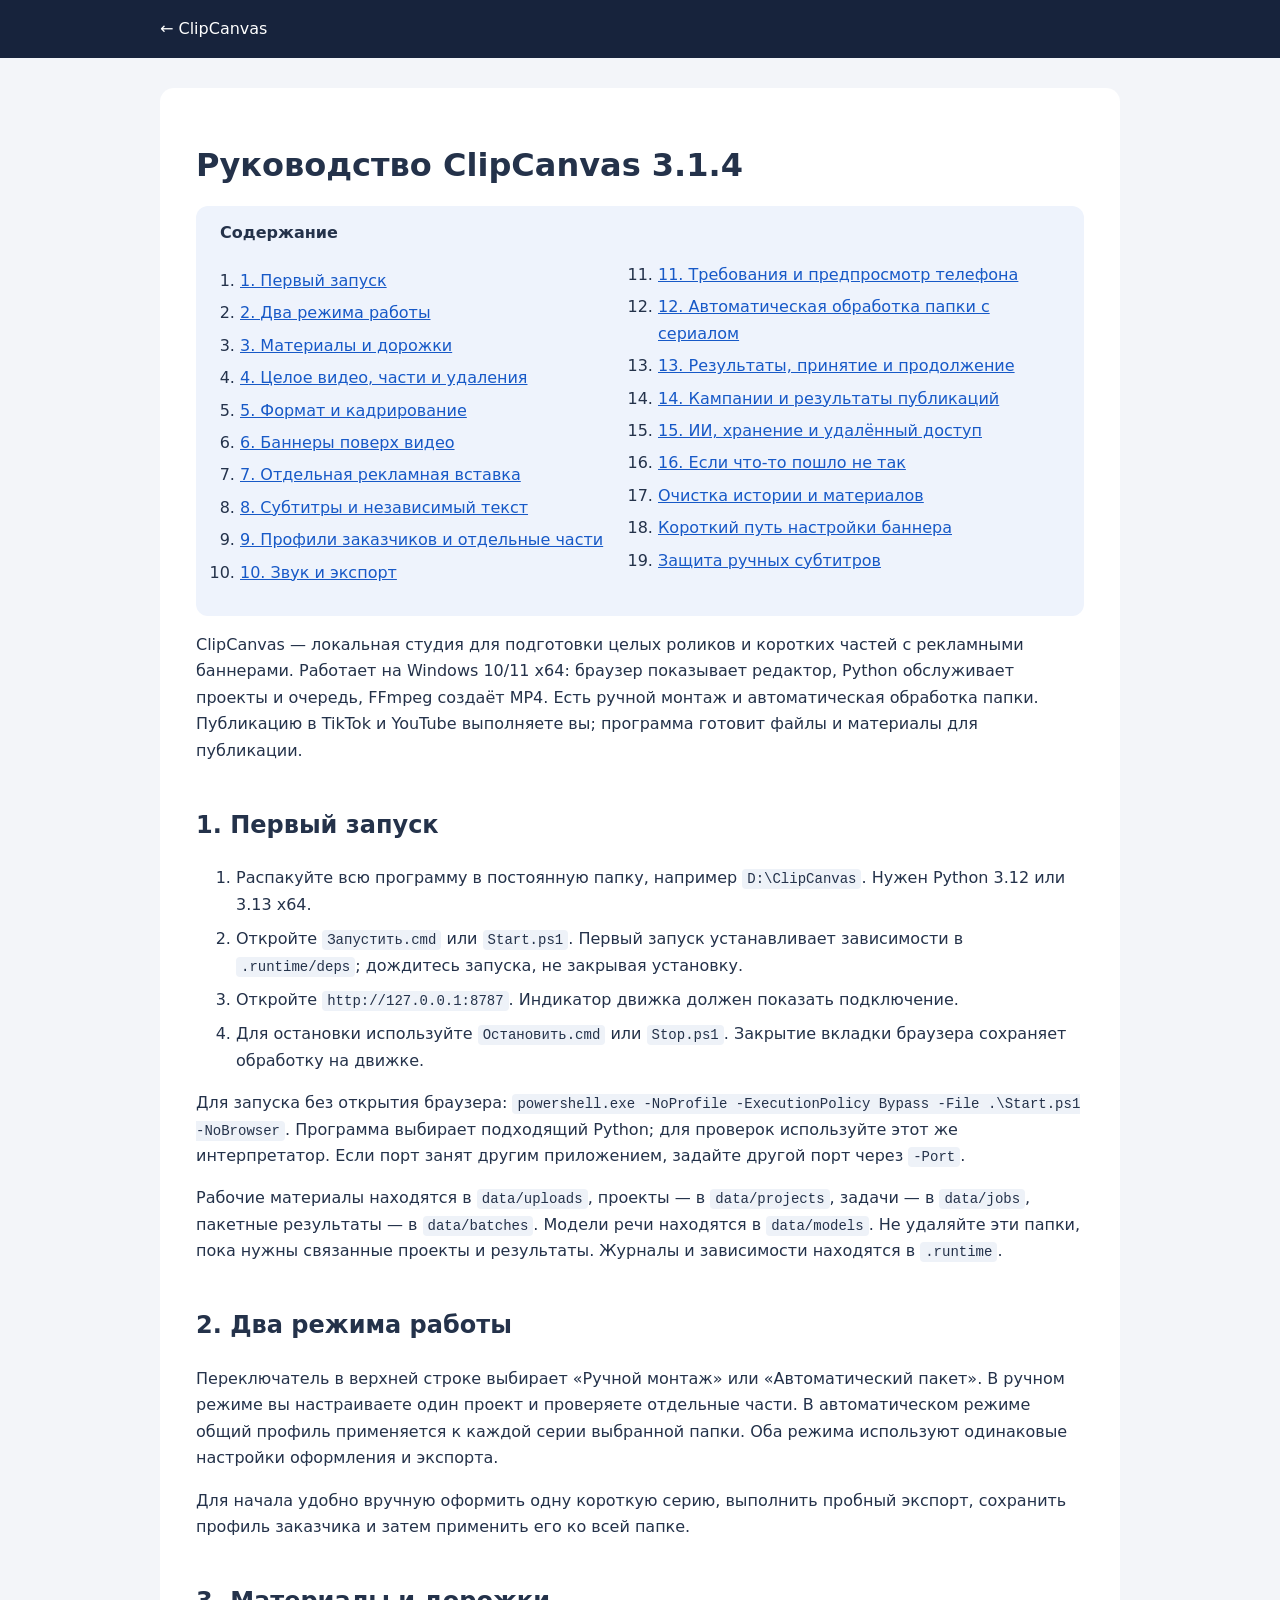
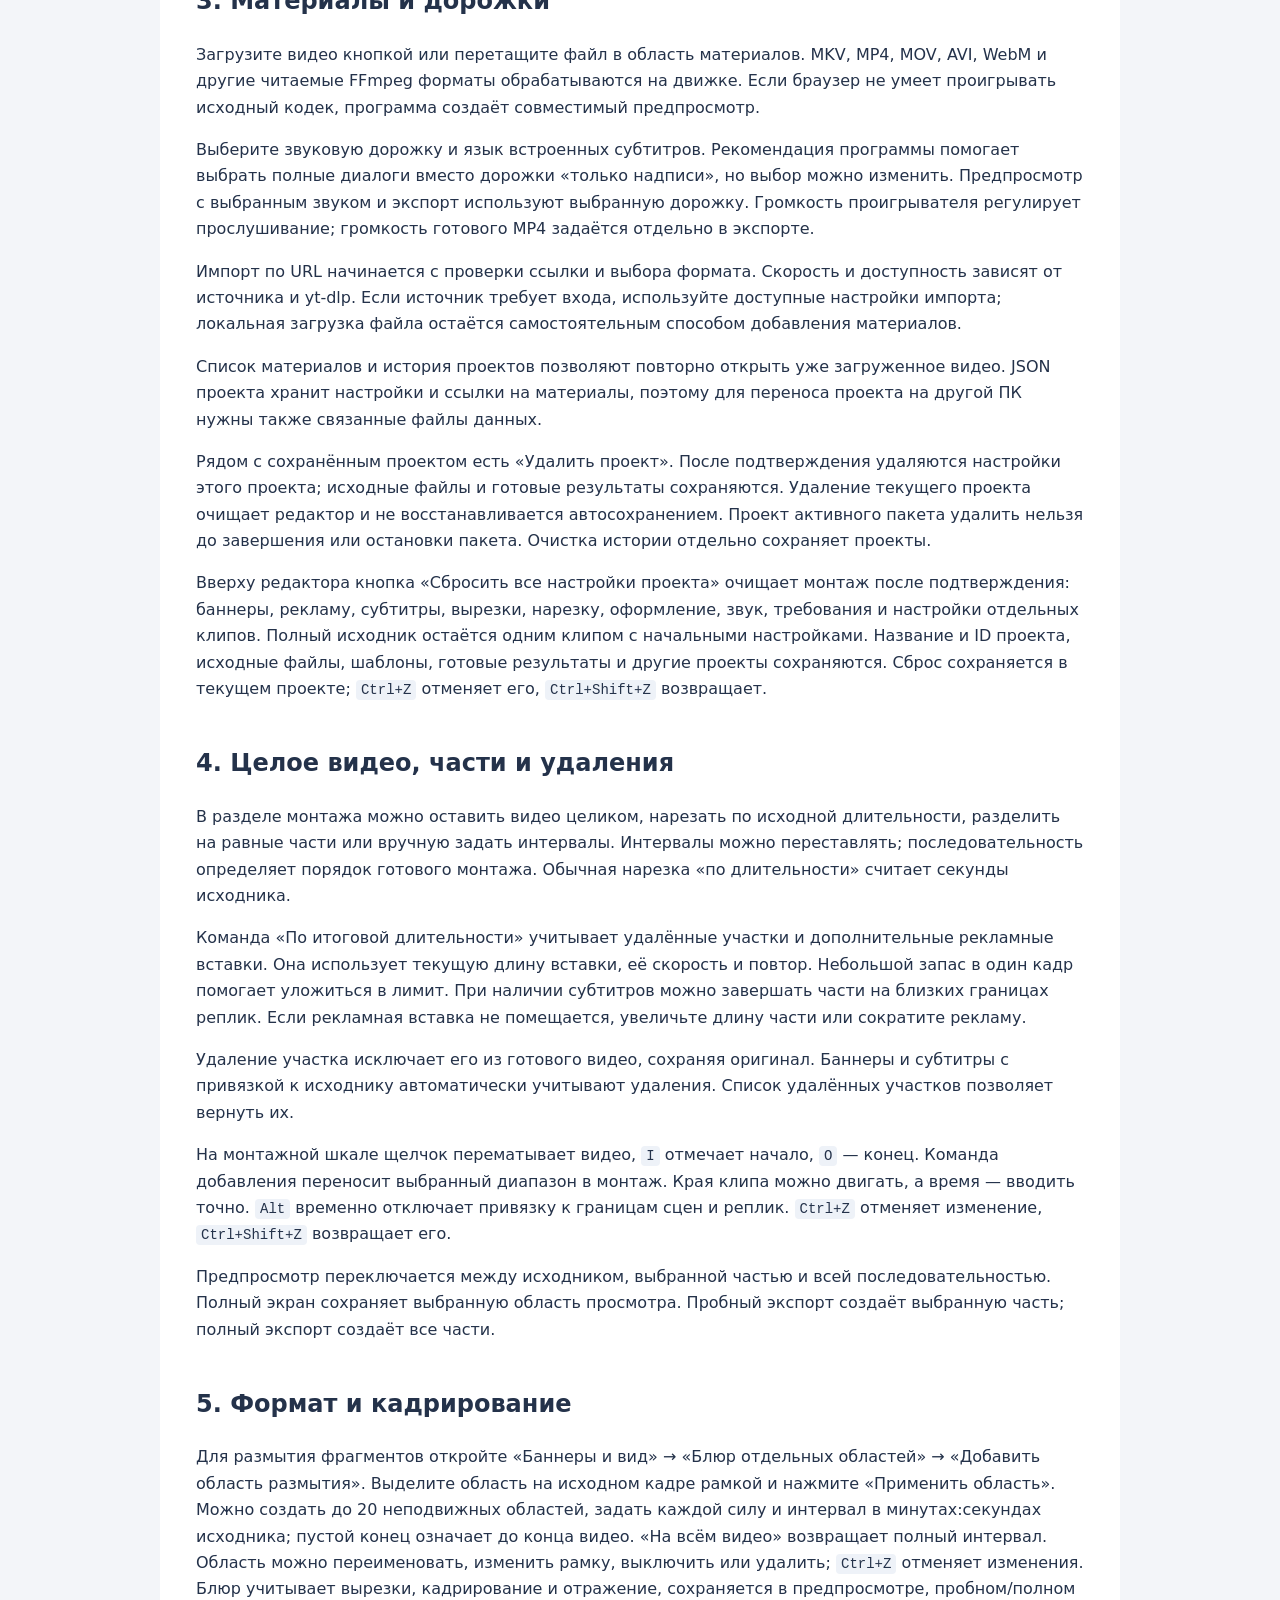
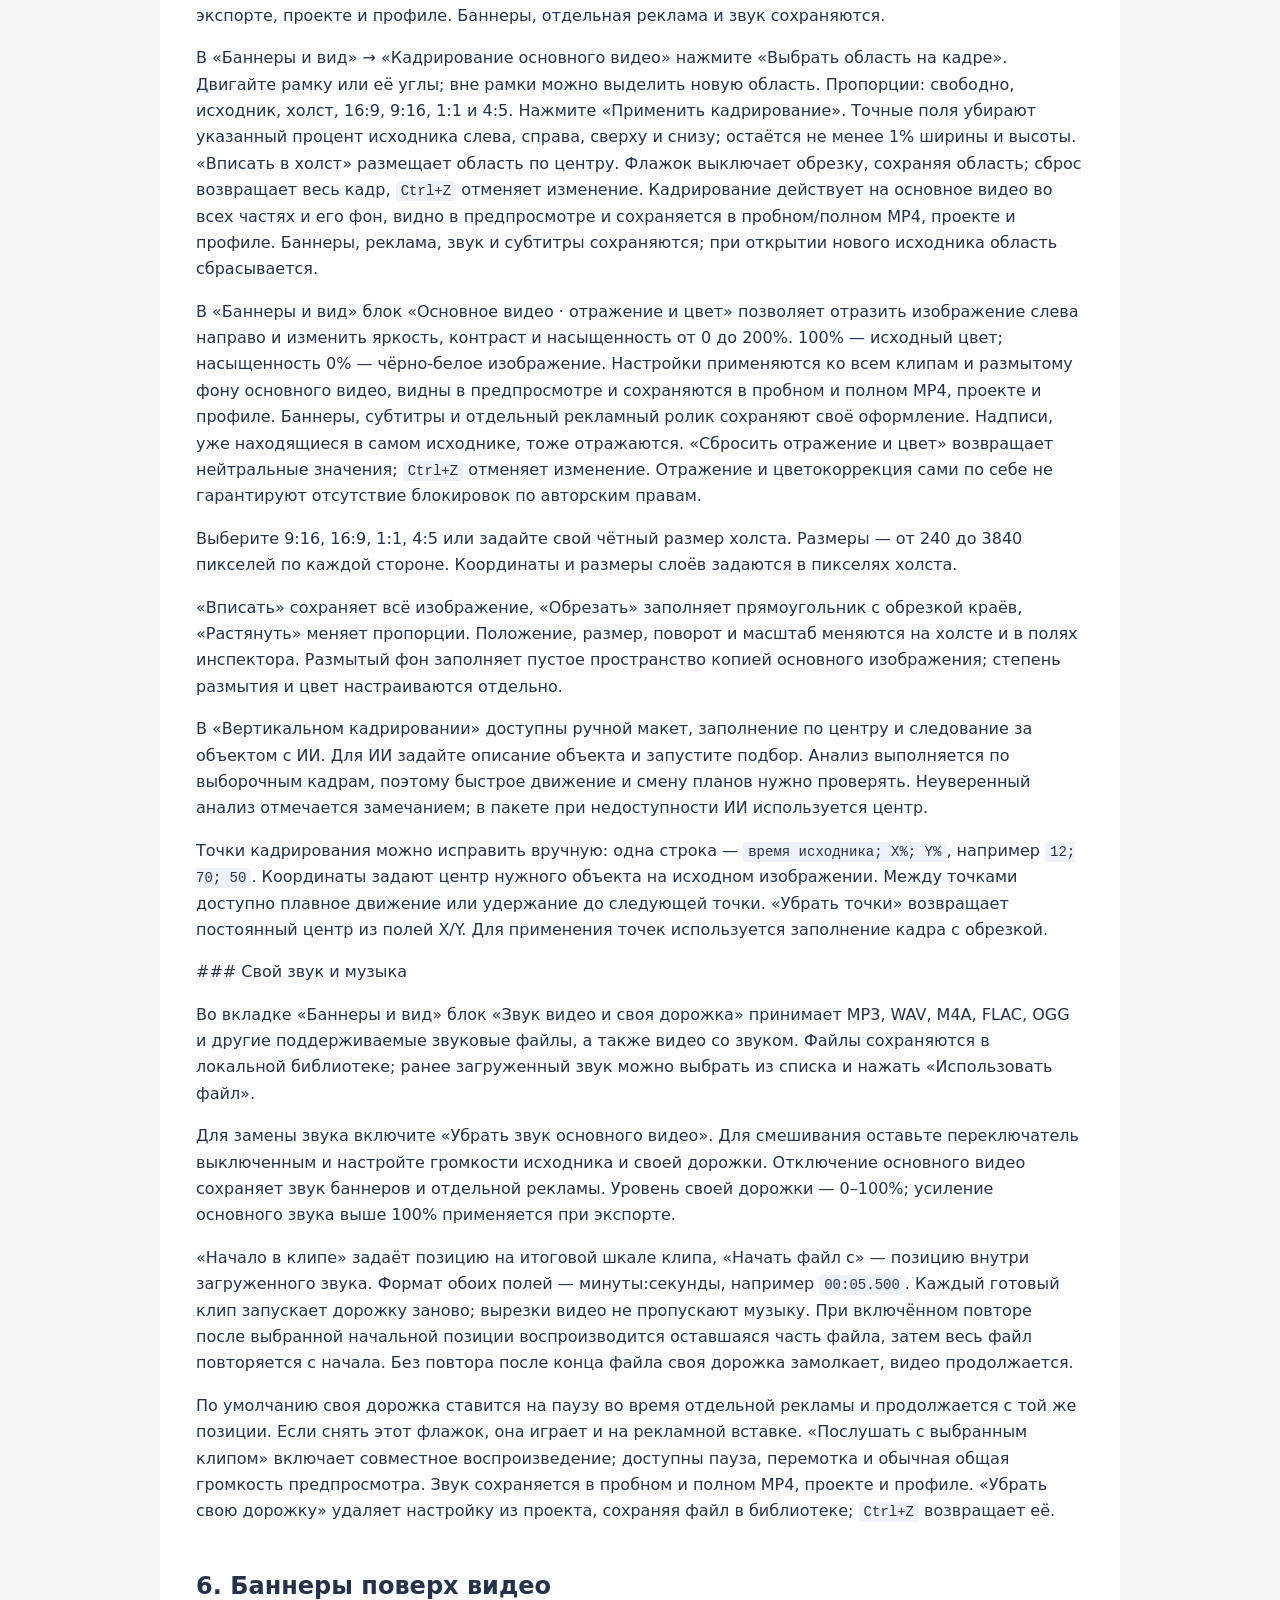
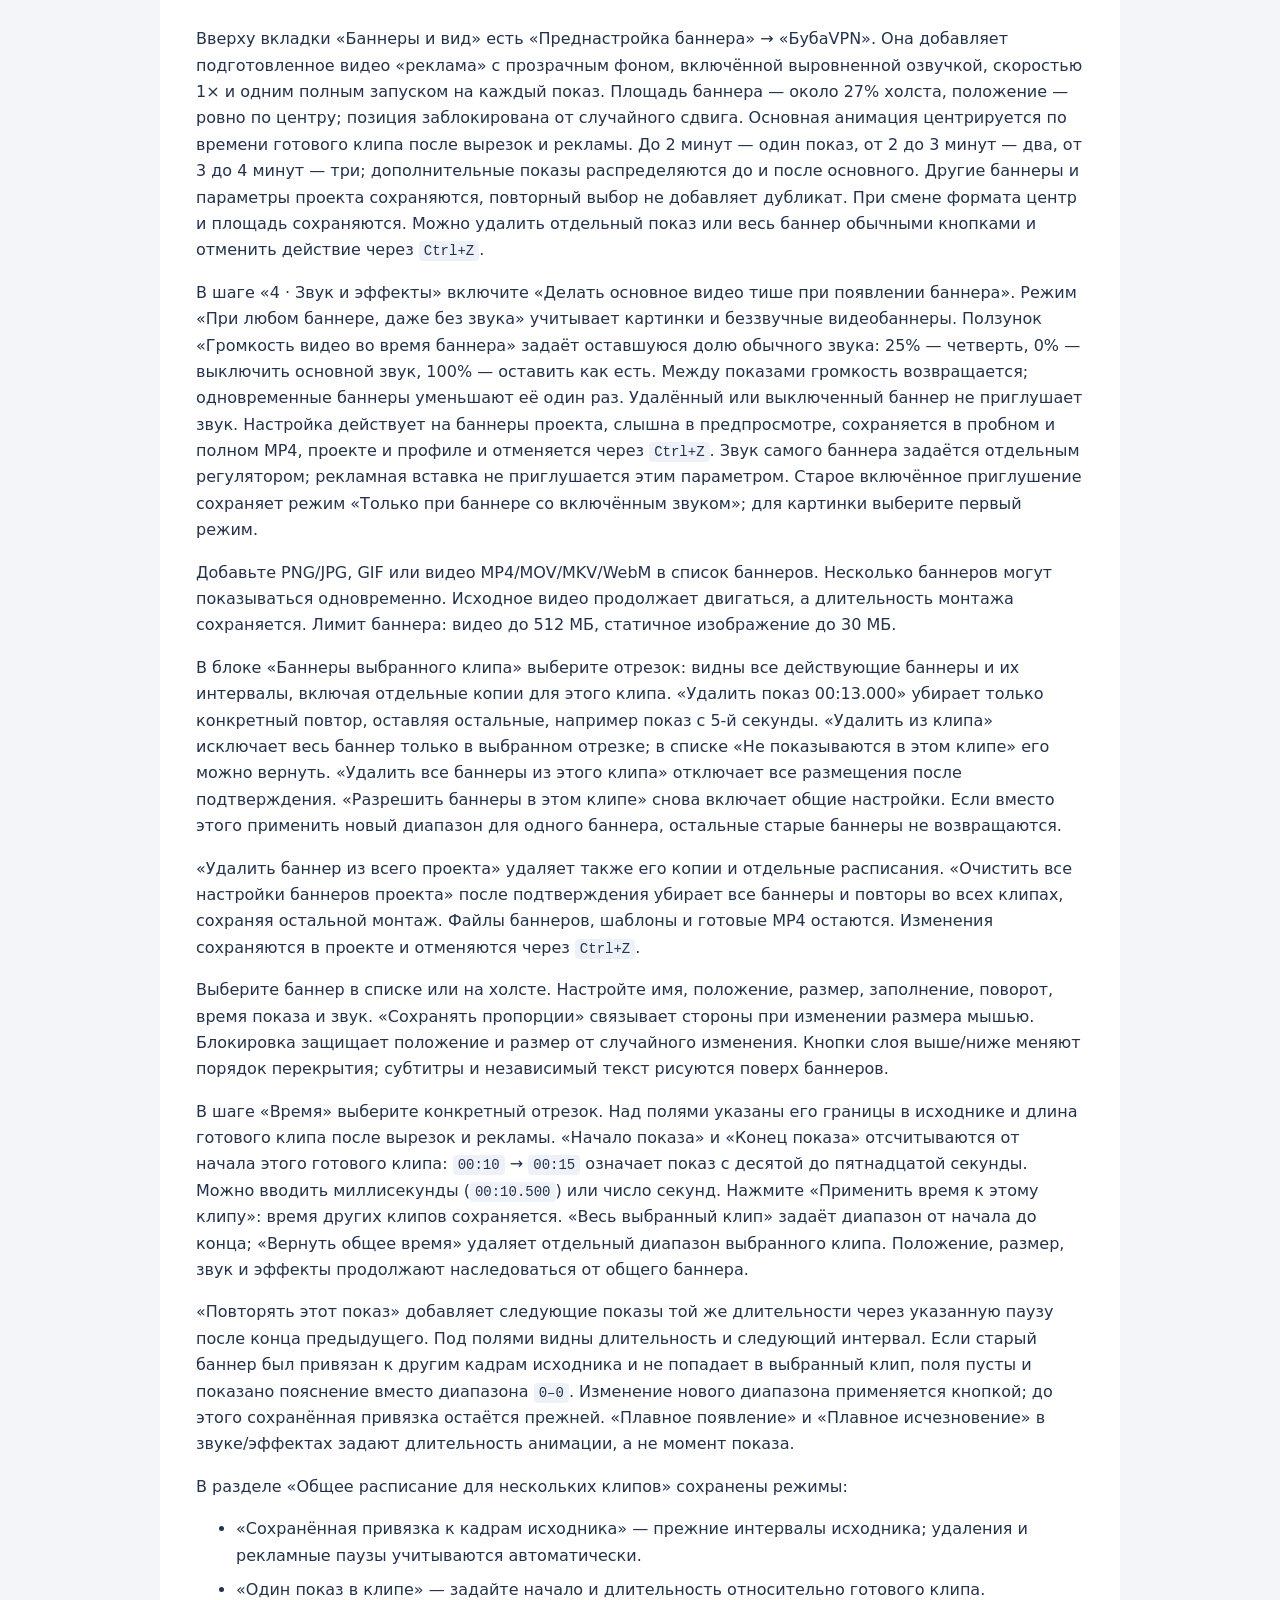
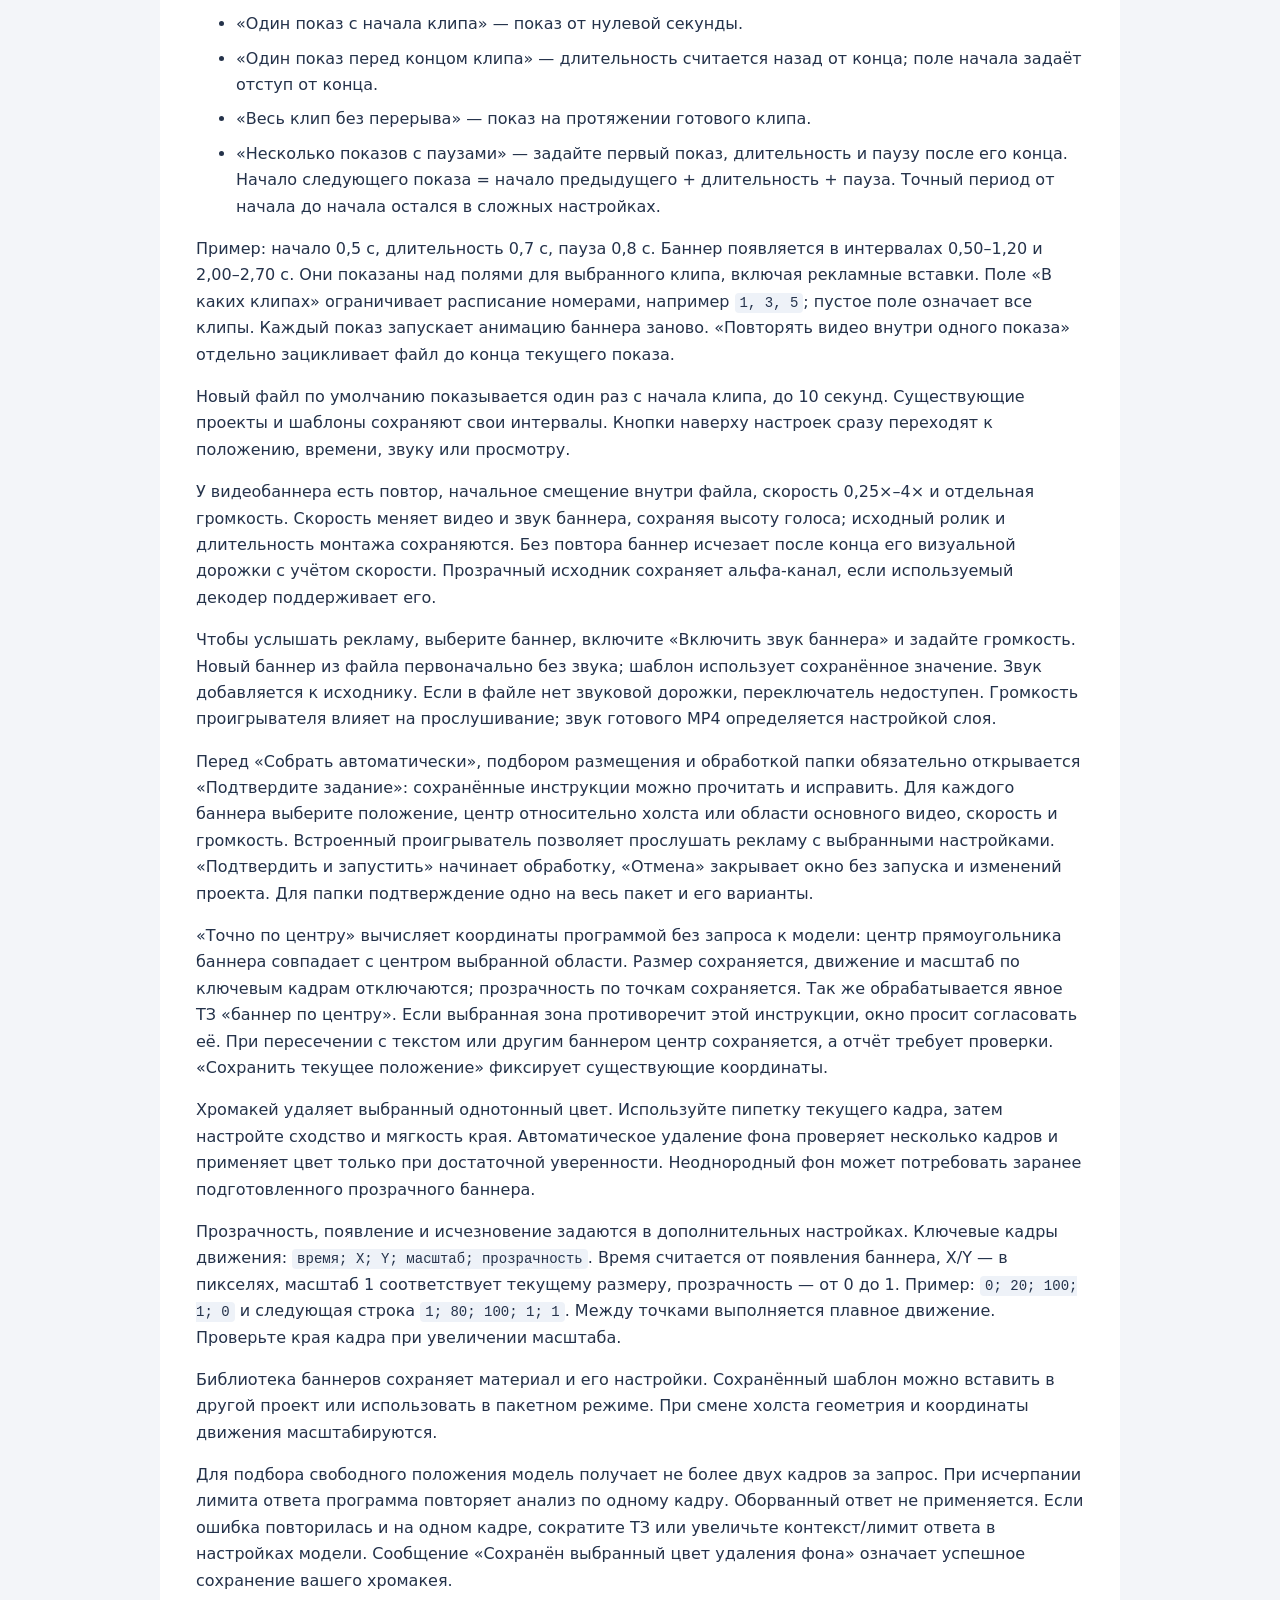
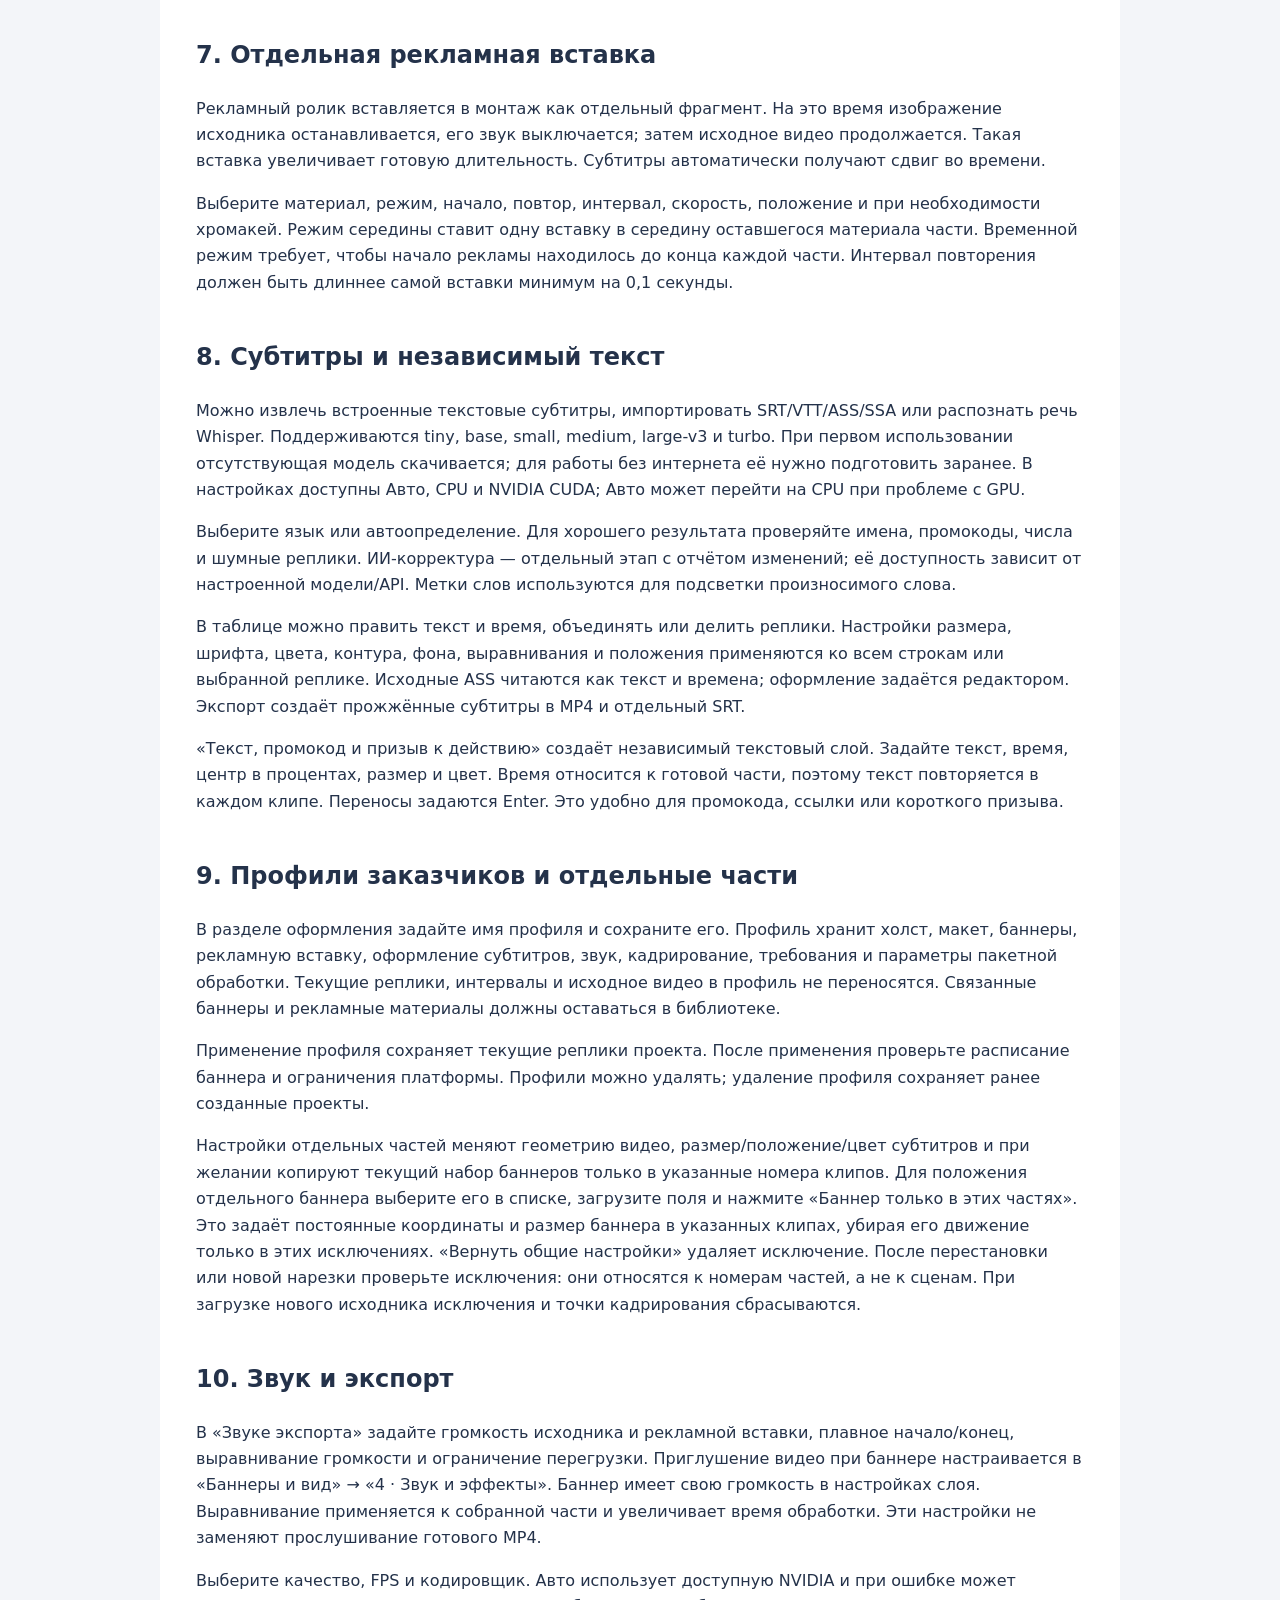
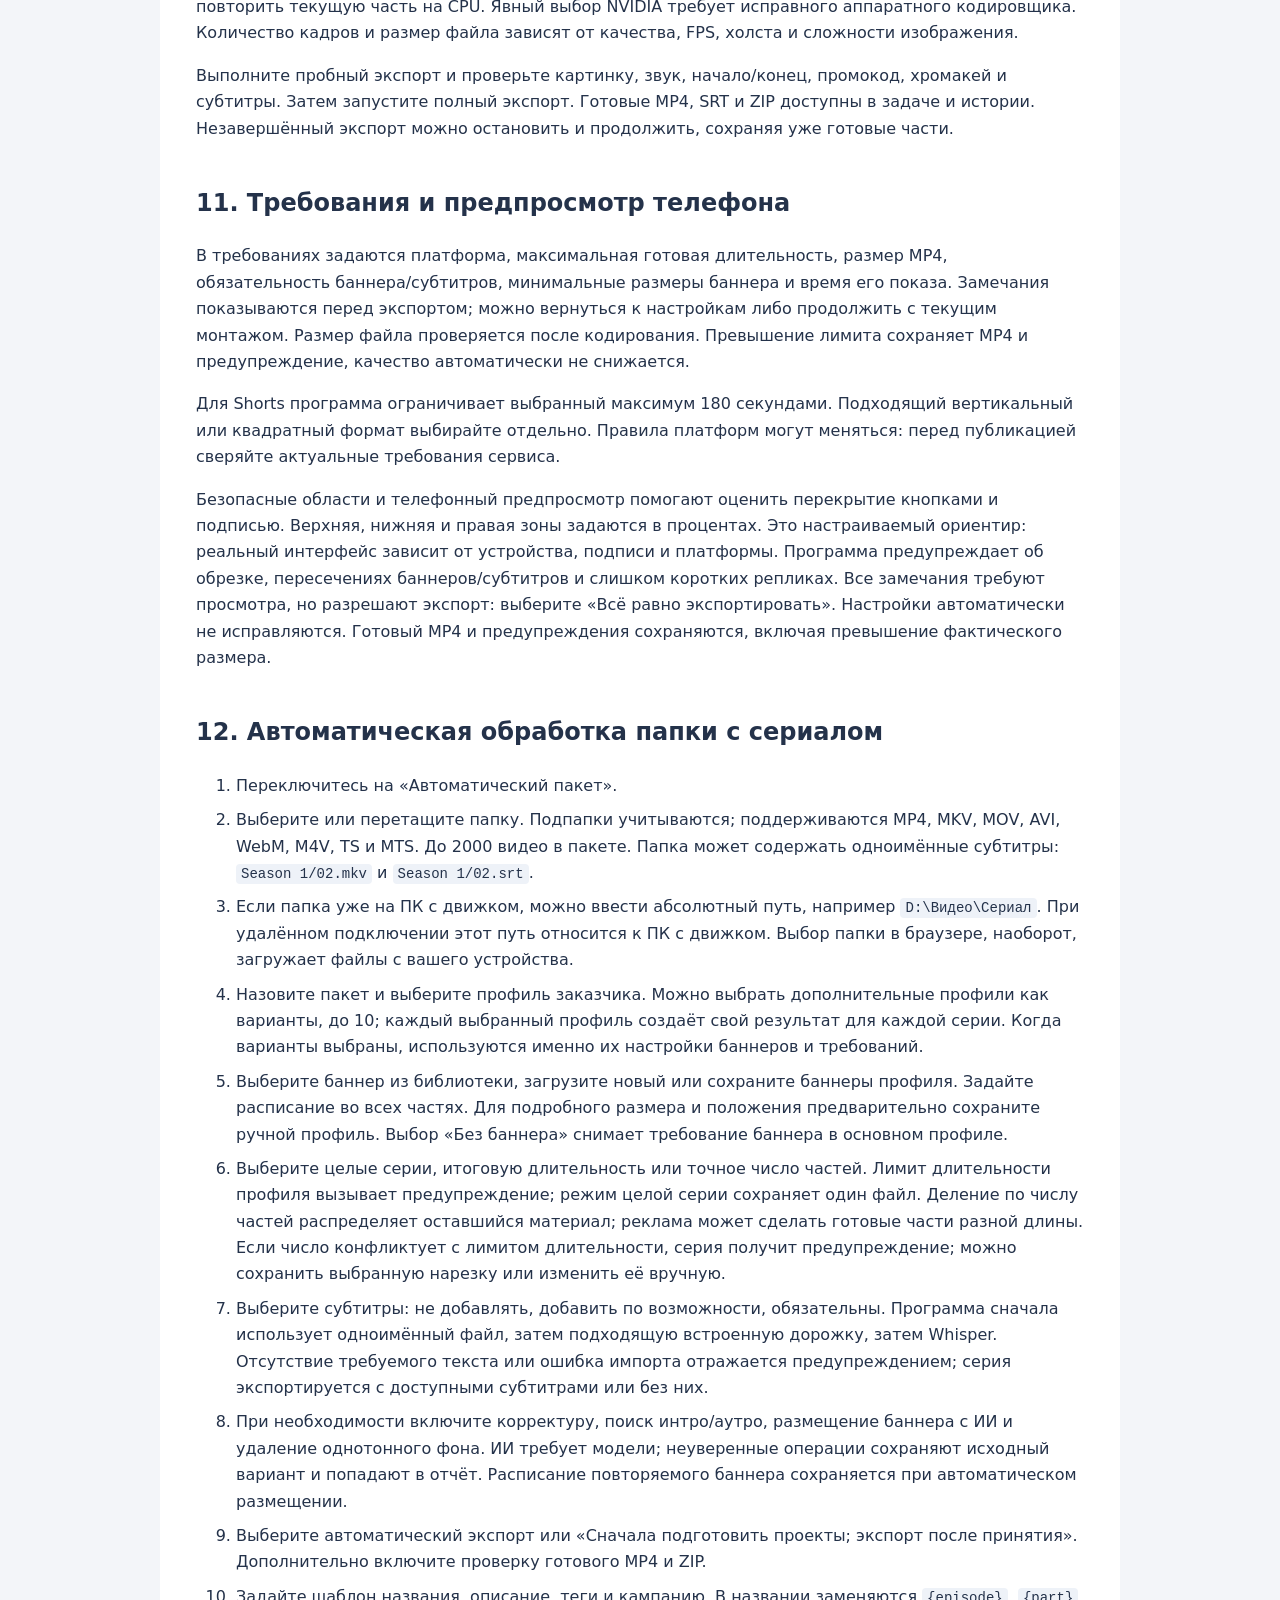
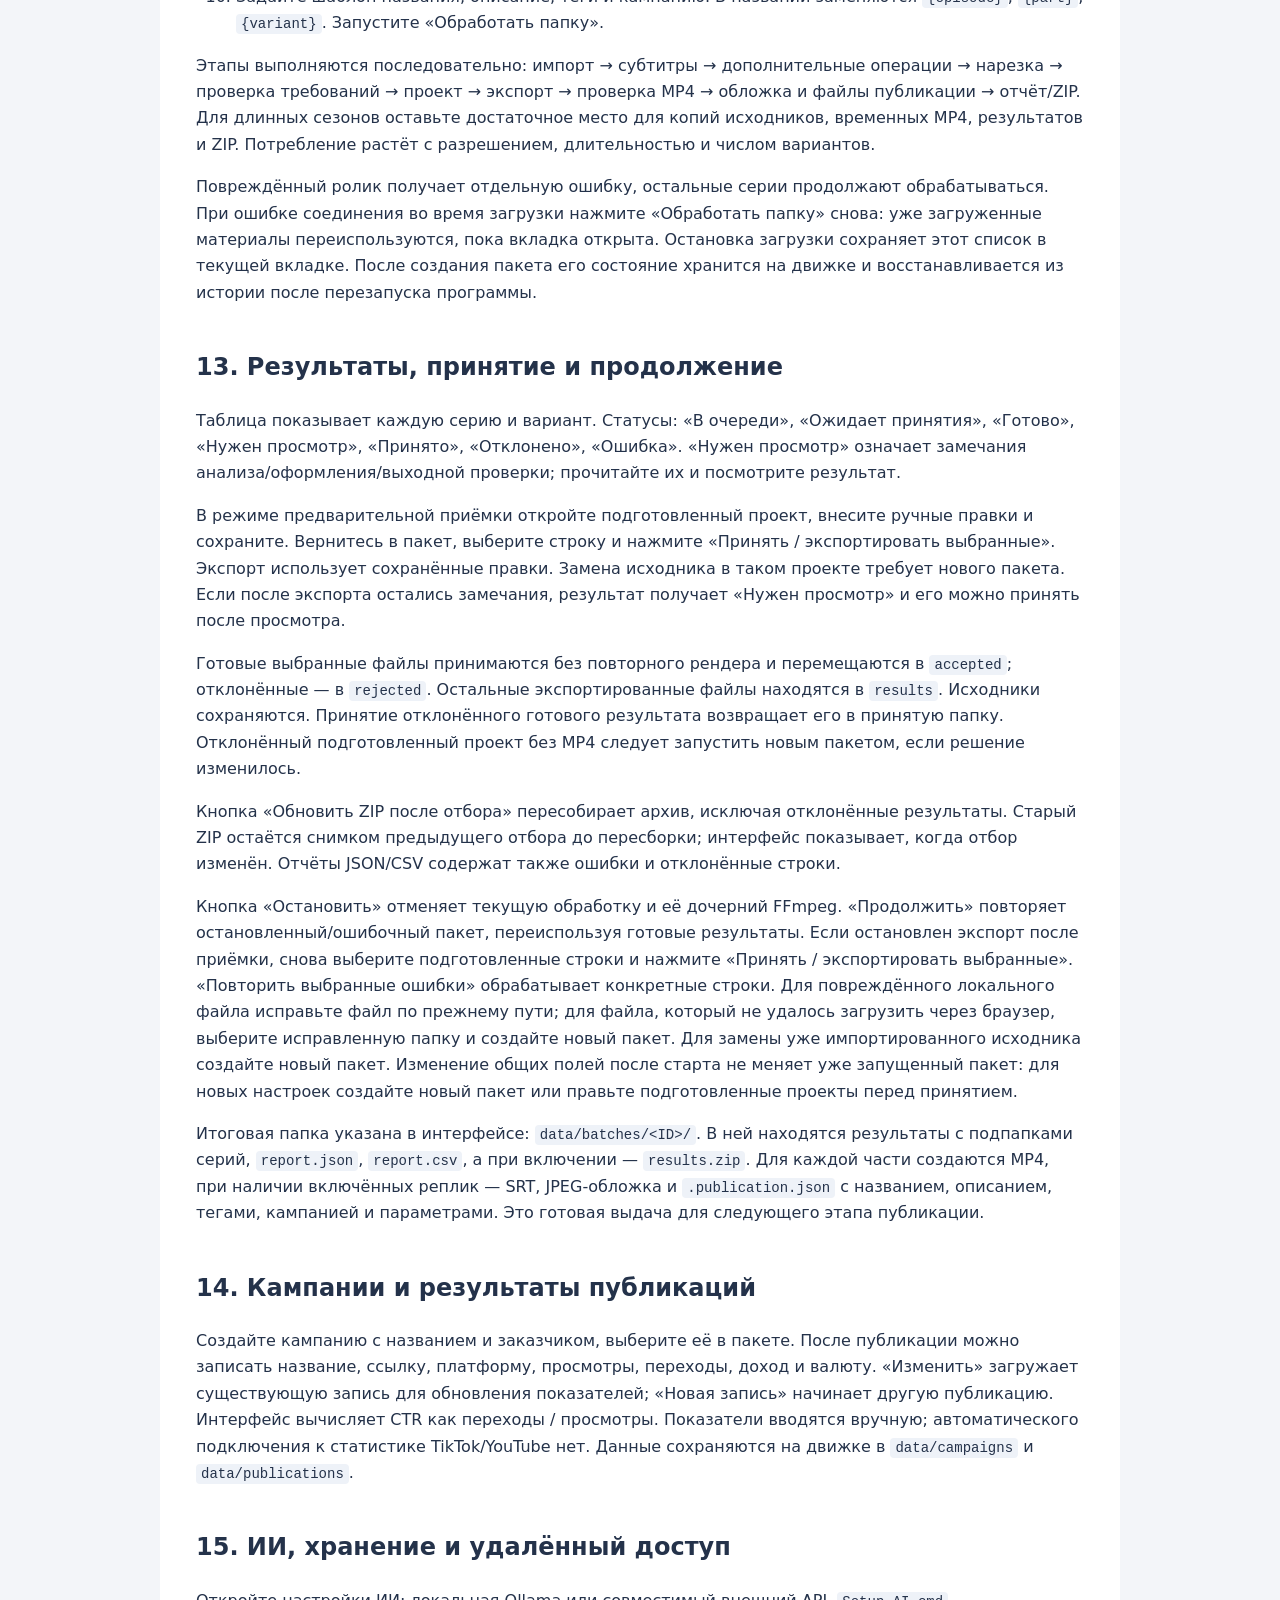
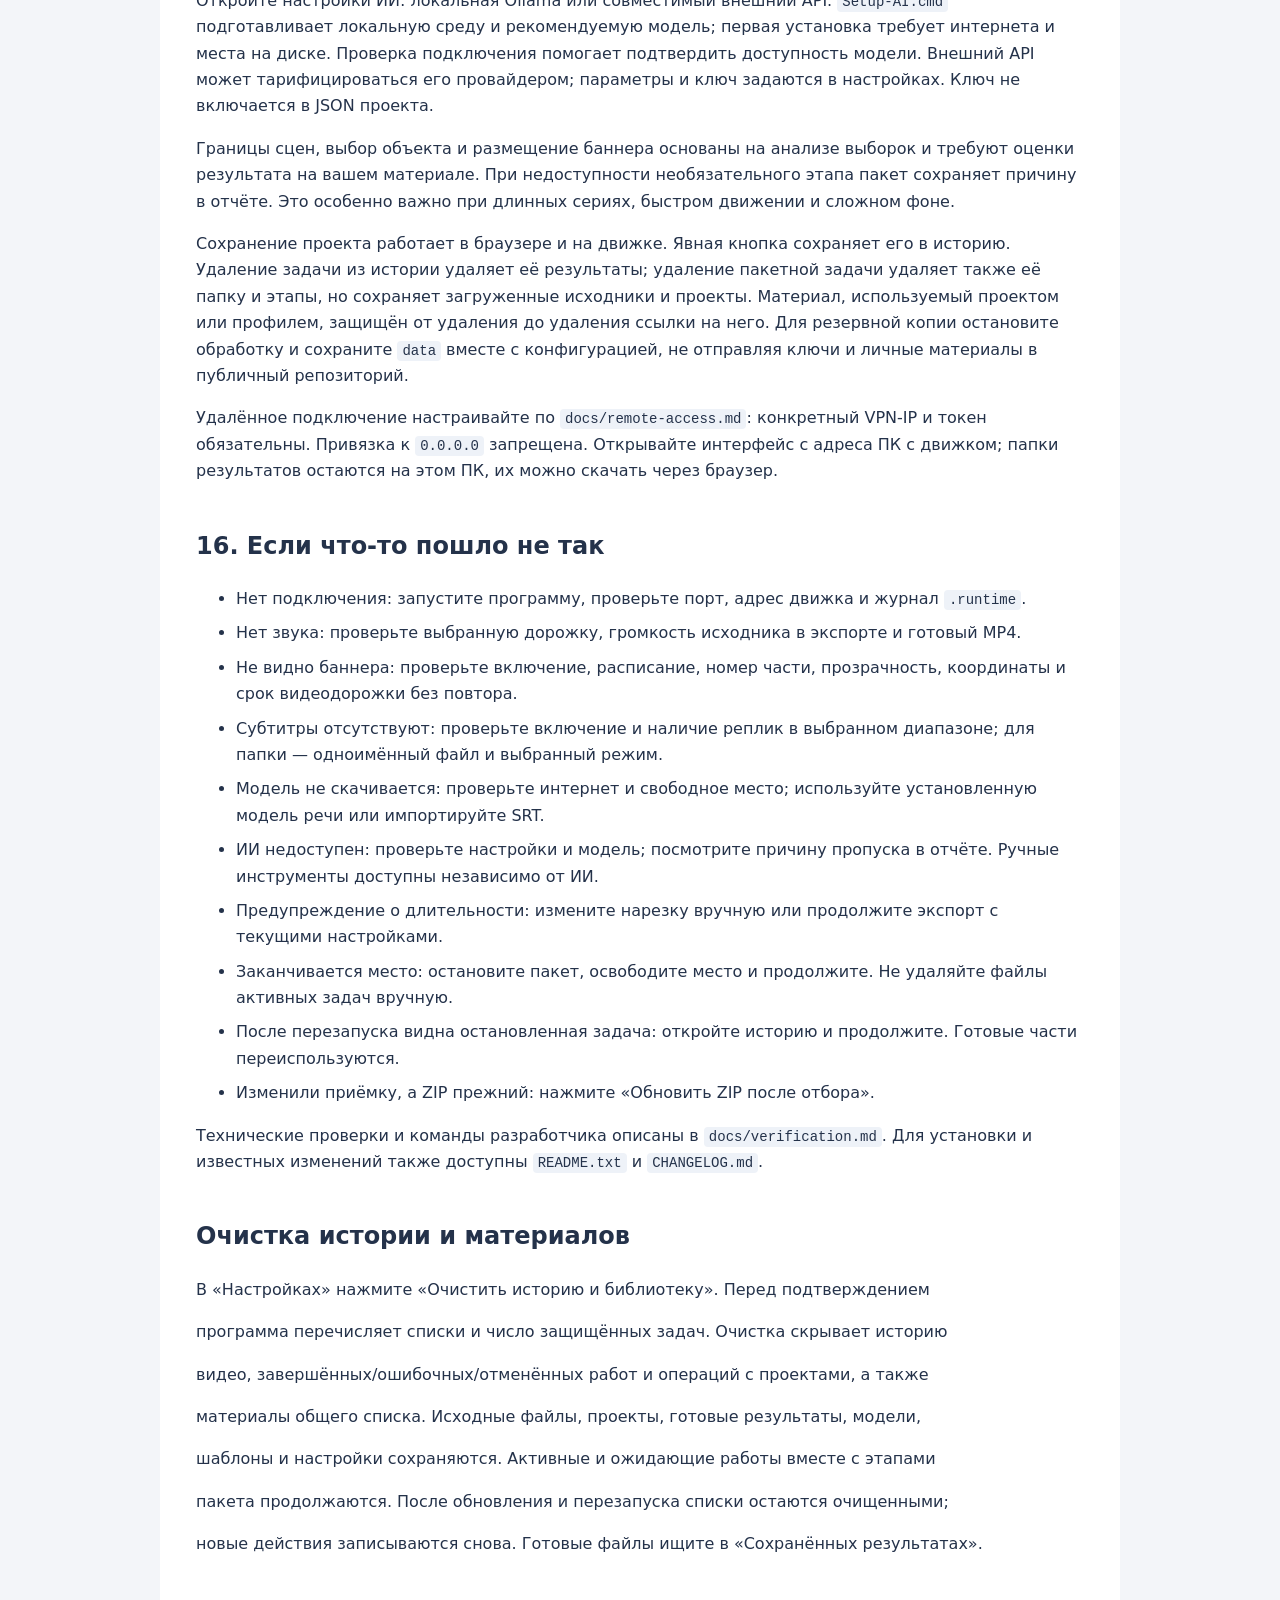
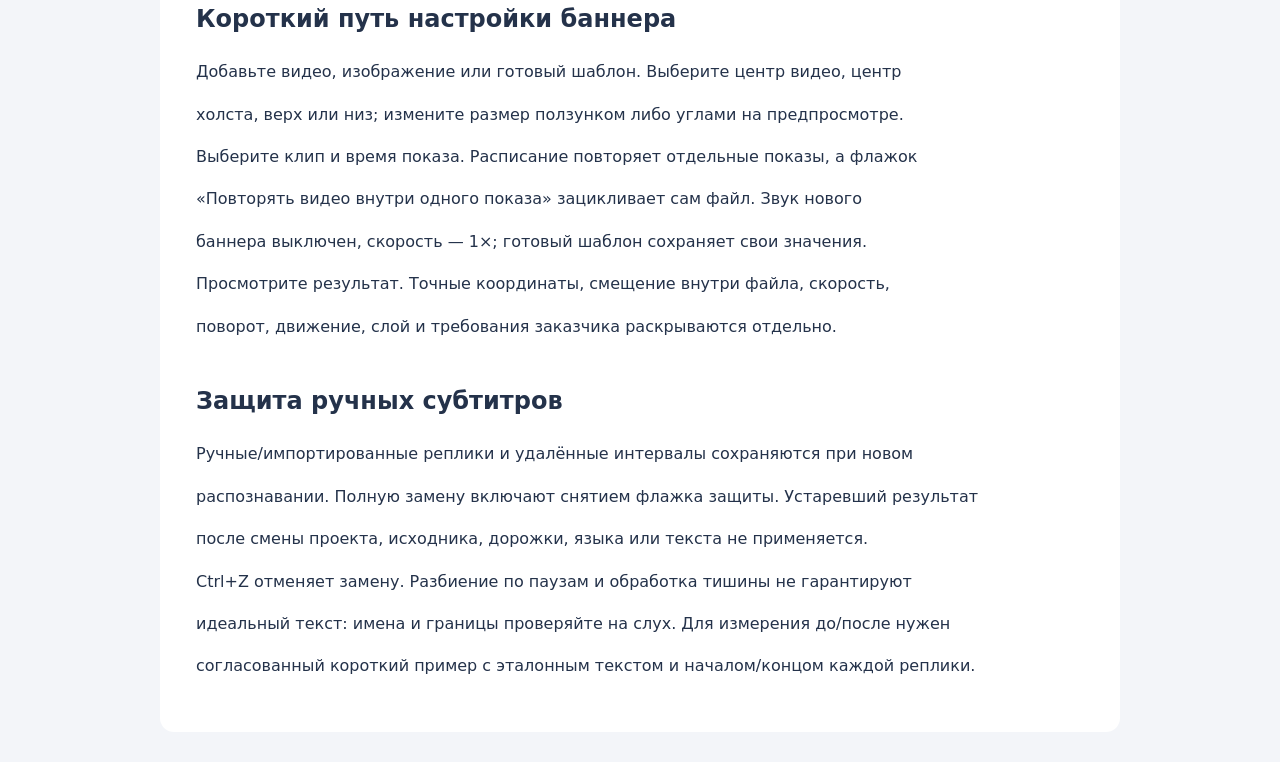
==== commit 0c9c1ed3: "Add video cropping and localized blur controls" ====
--- a/web/manual.html
+++ b/web/manual.html
@@ -28,6 +28,8 @@
 <p>На монтажной шкале щелчок перематывает видео, <code>I</code> отмечает начало, <code>O</code> — конец. Команда добавления переносит выбранный диапазон в монтаж. Края клипа можно двигать, а время — вводить точно. <code>Alt</code> временно отключает привязку к границам сцен и реплик. <code>Ctrl+Z</code> отменяет изменение, <code>Ctrl+Shift+Z</code> возвращает его.</p>
 <p>Предпросмотр переключается между исходником, выбранной частью и всей последовательностью. Полный экран сохраняет выбранную область просмотра. Пробный экспорт создаёт выбранную часть; полный экспорт создаёт все части.</p>
 <h2 id="section-5">5. Формат и кадрирование</h2>
+<p>Для размытия фрагментов откройте «Баннеры и вид» → «Блюр отдельных областей» → «Добавить область размытия». Выделите область на исходном кадре рамкой и нажмите «Применить область». Можно создать до 20 неподвижных областей, задать каждой силу и интервал в минутах:секундах исходника; пустой конец означает до конца видео. «На всём видео» возвращает полный интервал. Область можно переименовать, изменить рамку, выключить или удалить; <code>Ctrl+Z</code> отменяет изменения. Блюр учитывает вырезки, кадрирование и отражение, сохраняется в предпросмотре, пробном/полном экспорте, проекте и профиле. Баннеры, отдельная реклама и звук сохраняются.</p>
+<p>В «Баннеры и вид» → «Кадрирование основного видео» нажмите «Выбрать область на кадре». Двигайте рамку или её углы; вне рамки можно выделить новую область. Пропорции: свободно, исходник, холст, 16:9, 9:16, 1:1 и 4:5. Нажмите «Применить кадрирование». Точные поля убирают указанный процент исходника слева, справа, сверху и снизу; остаётся не менее 1% ширины и высоты. «Вписать в холст» размещает область по центру. Флажок выключает обрезку, сохраняя область; сброс возвращает весь кадр, <code>Ctrl+Z</code> отменяет изменение. Кадрирование действует на основное видео во всех частях и его фон, видно в предпросмотре и сохраняется в пробном/полном MP4, проекте и профиле. Баннеры, реклама, звук и субтитры сохраняются; при открытии нового исходника область сбрасывается.</p>
 <p>В «Баннеры и вид» блок «Основное видео · отражение и цвет» позволяет отразить изображение слева направо и изменить яркость, контраст и насыщенность от 0 до 200%. 100% — исходный цвет; насыщенность 0% — чёрно-белое изображение. Настройки применяются ко всем клипам и размытому фону основного видео, видны в предпросмотре и сохраняются в пробном и полном MP4, проекте и профиле. Баннеры, субтитры и отдельный рекламный ролик сохраняют своё оформление. Надписи, уже находящиеся в самом исходнике, тоже отражаются. «Сбросить отражение и цвет» возвращает нейтральные значения; <code>Ctrl+Z</code> отменяет изменение. Отражение и цветокоррекция сами по себе не гарантируют отсутствие блокировок по авторским правам.</p>
 <p>Выберите 9:16, 16:9, 1:1, 4:5 или задайте свой чётный размер холста. Размеры — от 240 до 3840 пикселей по каждой стороне. Координаты и размеры слоёв задаются в пикселях холста.</p>
 <p>«Вписать» сохраняет всё изображение, «Обрезать» заполняет прямоугольник с обрезкой краёв, «Растянуть» меняет пропорции. Положение, размер, поворот и масштаб меняются на холсте и в полях инспектора. Размытый фон заполняет пустое пространство копией основного изображения; степень размытия и цвет настраиваются отдельно.</p>
